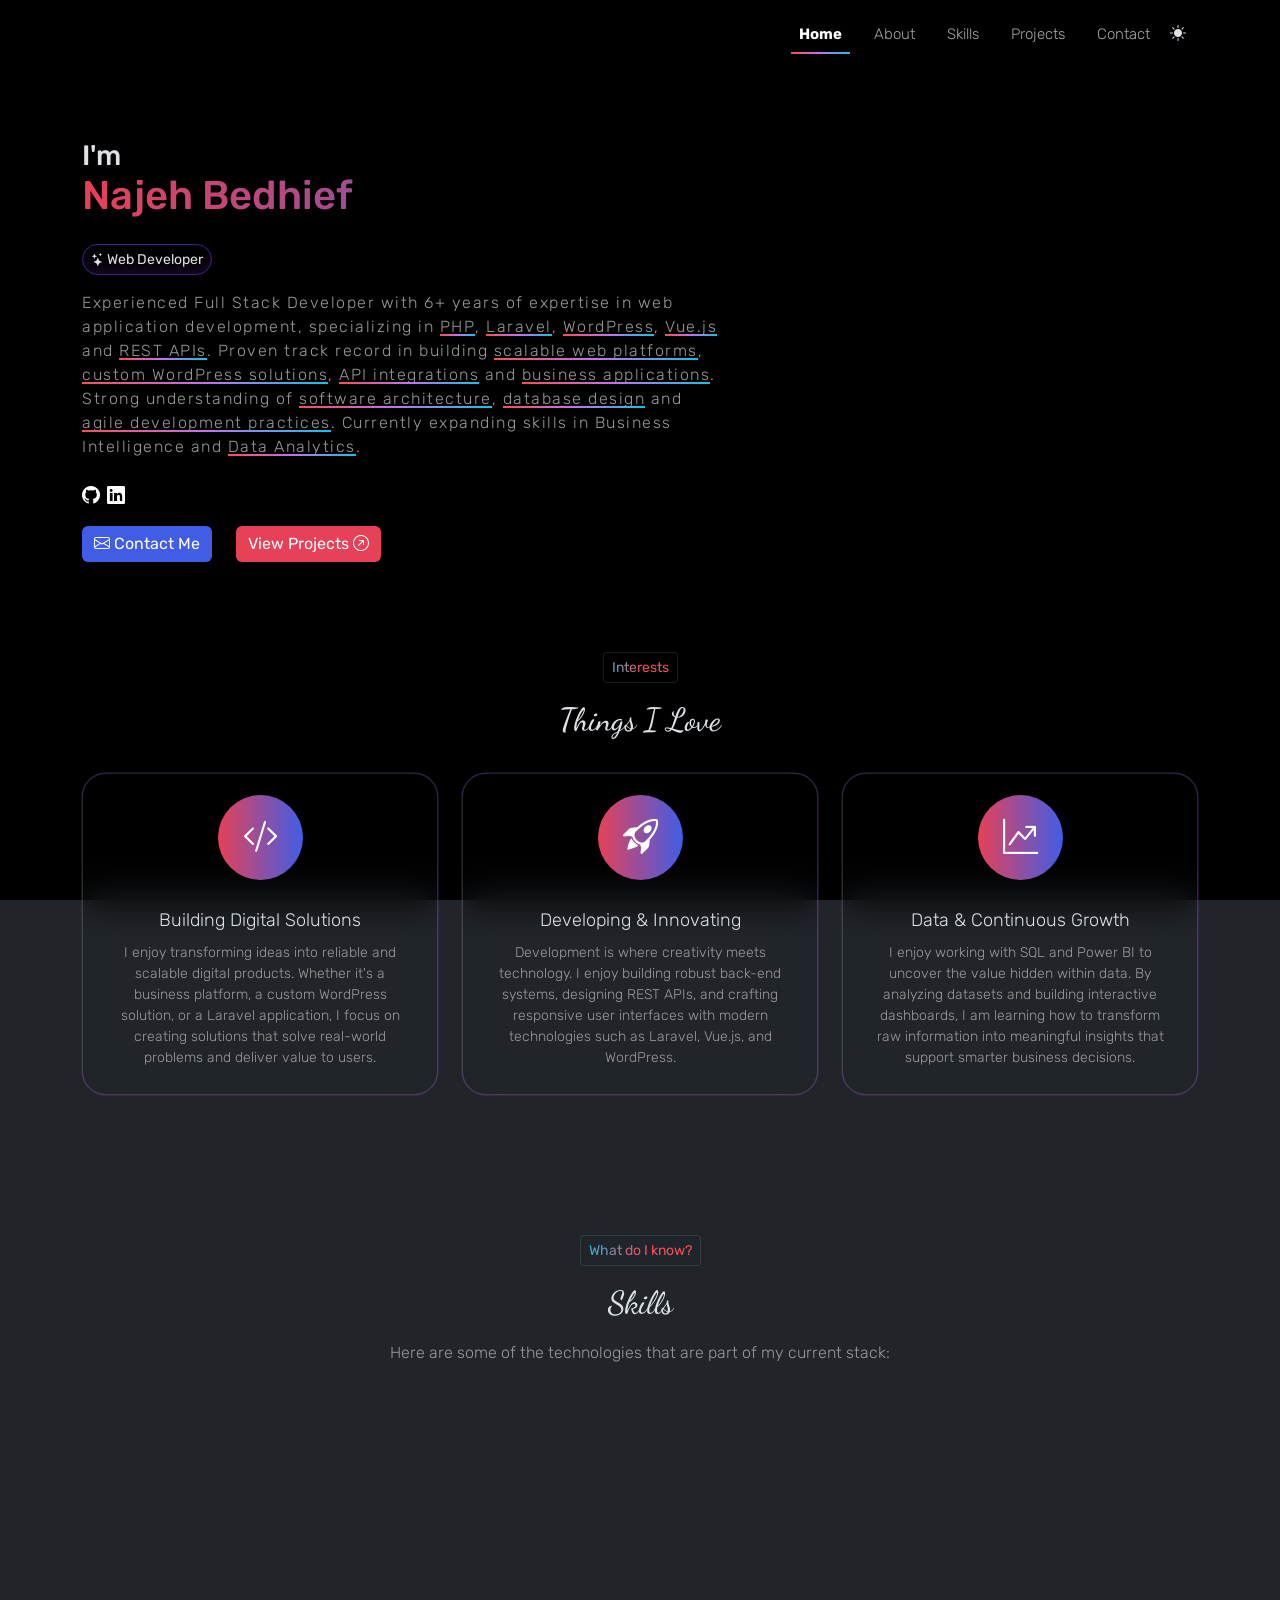
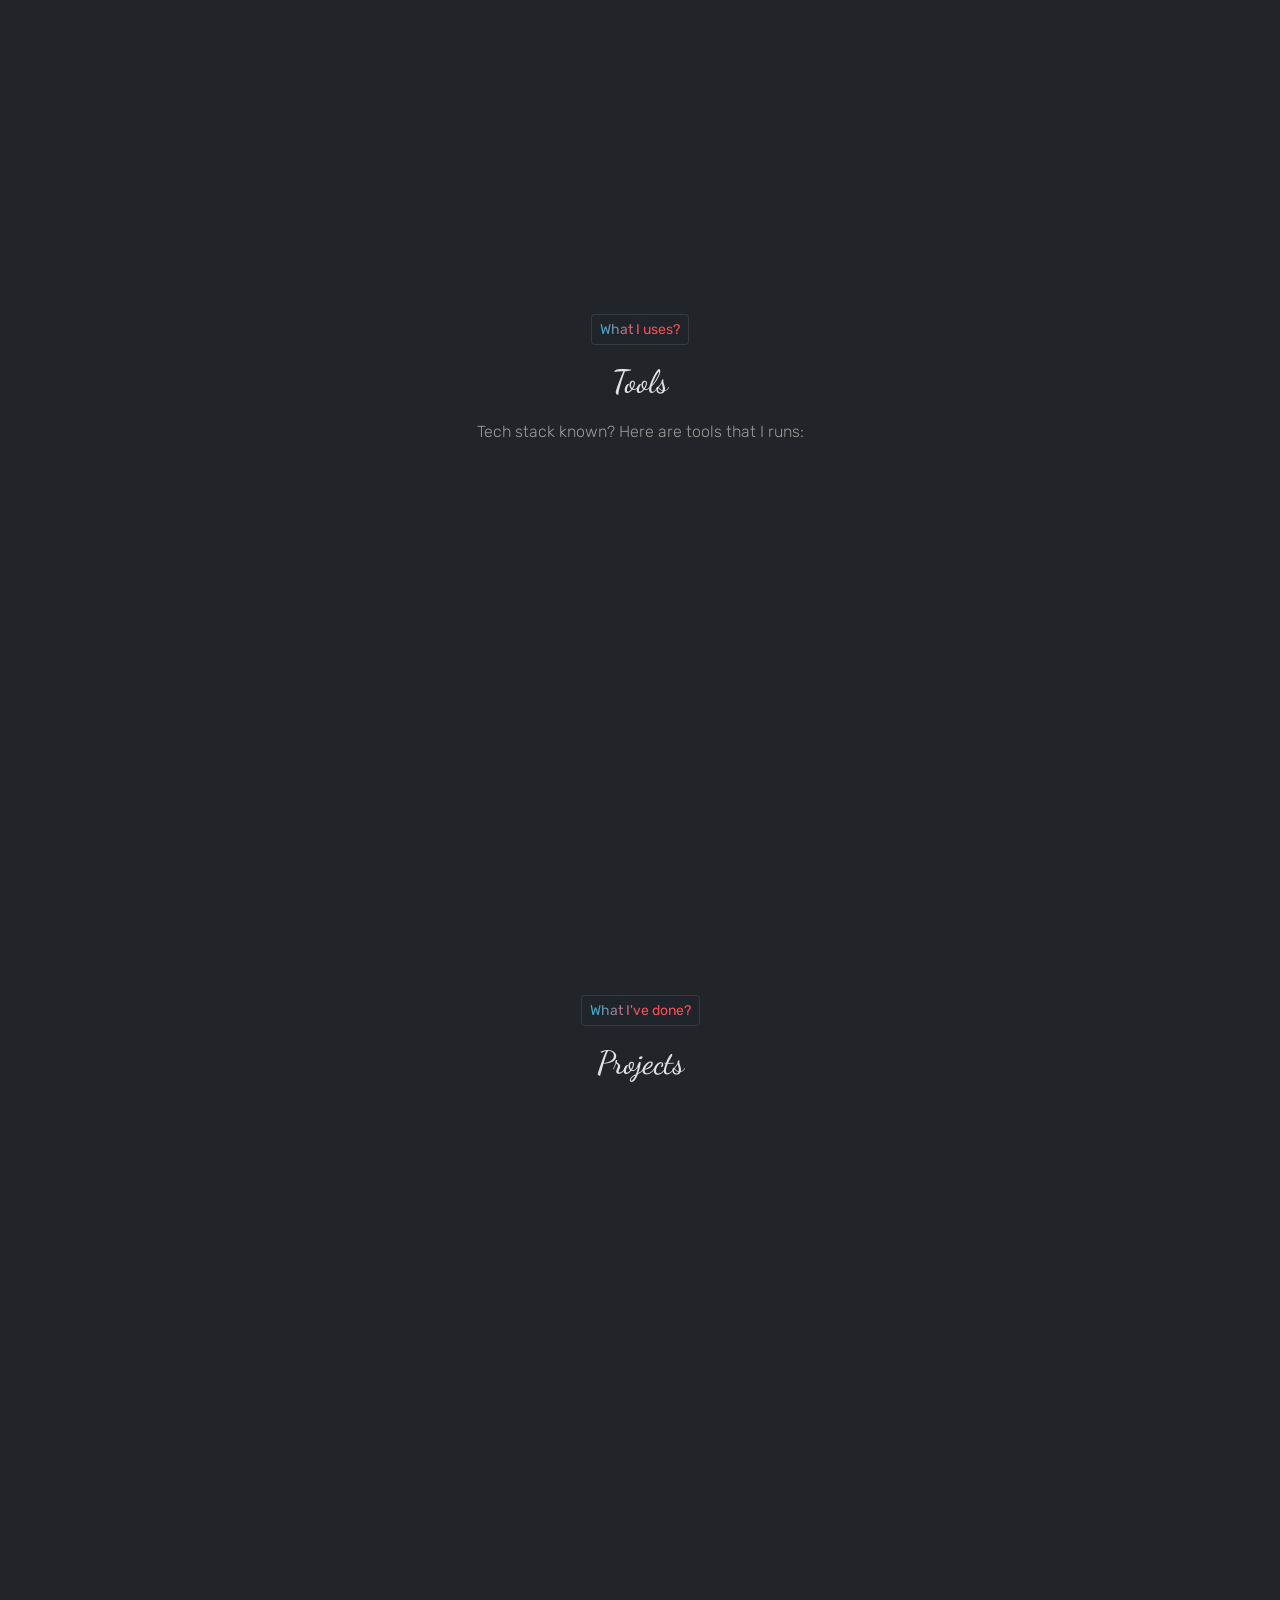
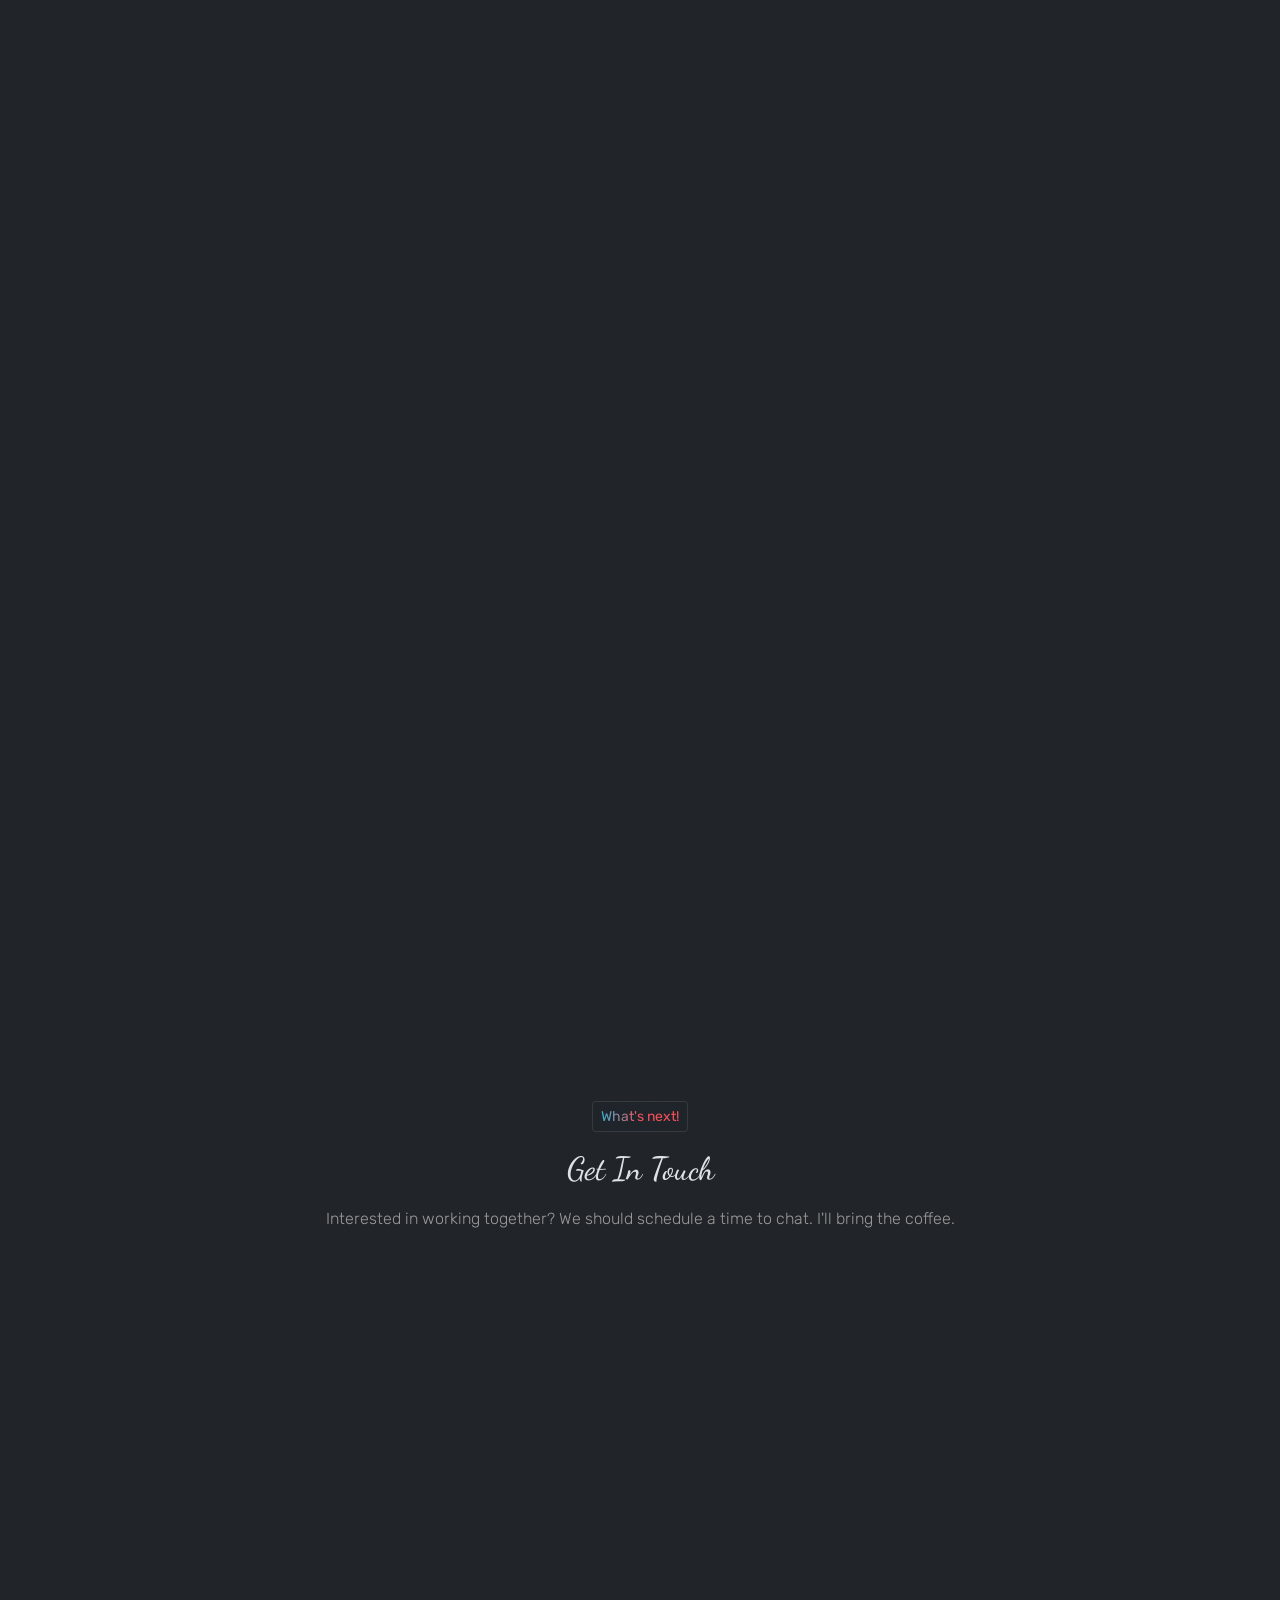
==== index.html @ 9f32fe12 "Update MySQL image source in index.html" ====
<!DOCTYPE html>
<html lang="en">
<head>
    <meta charset="UTF-8">
    <meta name="viewport" content="width=device-width, initial-scale=1.0">

    <!-- Primary Meta Tags -->
    <title>Najeh Bedhief - Web Developer</title>

    <meta name="title" content="VNajeh Bedhief - Web Developer">
    <meta name="description" content="Najeh Bedhief - Passionate Frontend Web Developer creating beautiful and responsive websites. Explore my portffpolio and blog for tech insights.">
    <meta name="keywords" content="Najeh Bedhief, Web Developer, Frontend Developer, Portfolio, Blog, Tech Insights">
    <meta name="author" content="Najeh Bedhief">

    <!-- Open Graph Meta Tags / Facebook -->
    <meta property="og:title" content="Najeh Bedhief - Web Developer">
    <meta property="og:description" content="Passionate about crafting beautiful and responsive websites. Explore my portfolio and blog for tech insights.">
    <meta property="og:image" content="assets/images/banner.webp">
    <meta property="og:url" content="/">
    <meta property="og:type" content="website">

    <!-- Twitter Card Meta Tags -->
    <meta name="twitter:card" content="summary_large_image">
    <meta name="twitter:title" content="Najeh Bedhief - Web Developer">
    <meta name="twitter:description" content="Passionate about crafting beautiful and responsive websites. Explore my portfolio and blog for tech insights.">
    <meta name="twitter:image" content="assets/images/banner.webp">

    <!-- Favicon -->
    <link rel="icon" href="assets/images/nj2.png" type="image/x-icon">

    <!-- Google Fonts: Rubik -->
    <link rel="stylesheet" href="https://fonts.googleapis.com/css?family=Rubik&amp;display=swap">

    <!-- Stylesheets -->
    <link rel="stylesheet" href="assets/css/aos.css">
    <link rel="stylesheet" href="assets/css/owl.carousel.min.css">
    <link rel="stylesheet" href="assets/css/bootstrap.min.css">
    <link rel="stylesheet" href="assets/css/bootstrap-icons.min.css">
    <link rel="stylesheet" href="assets/css/style.css">

    <!-- Preload Important resources -->
    <link rel="preload" href="assets/css/aos.css" as="style" >
    <link rel="preload" href="assets/css/owl.carousel.min.css" as="style" >
    <link rel="preload" href="assets/css/bootstrap.min.css" as="style" />
    <link rel="preload" href="assets/css/bootstrap-icons.min.css" as="style" />
    <link rel="preload" href="assets/css/style.css" as="style" />

    <!-- MS-Clarity Analytics -->
    <script type="text/javascript">
        (function(c,l,a,r,i,t,y){
            c[a]=c[a]||function(){(c[a].q=c[a].q||[]).push(arguments)};
            t=l.createElement(r);t.async=1;t.src="https://www.clarity.ms/tag/"+i;
            y=l.getElementsByTagName(r)[0];y.parentNode.insertBefore(t,y);
        })(window, document, "clarity", "script", "phycesbqlg");
    </script>

</head>

<body data-bs-theme="dark" data-bs-spy="scroll" data-bs-target="#navbar">

    <!-- Preloader -->
    <div id="preloader"></div>
    
    <!-- Header -->
    <header id="header">
        <nav id="navbar" class="navbar navbar-expand-md">
            <div class="container">
               <!-- <a href="/" class="navbar-brand logo">
                    <span><</span>
                    <span class="logo-name">Najeh Bedhief</span>
                    <span>/></span>
                </a> -->
                <div class="offcanvas offcanvas-end" tabindex="-1" id="offcanvasNavbar" aria-labelledby="offcanvasNavbarMenu">
                    <div class="offcanvas-header">
                        <a href="/" class="offcanvas-title navbar-brand logo" id="offcanvasNavbarMenu" data-aos="fade-down" data-aos-delay="600">
                            <span><</span>
                            <span class="logo-name">Najeh Bedhief</span>
                            <span>/></span>
                        </a>
                        <button type="button" class="navbar-toggler" data-bs-dismiss="offcanvas" aria-label="Close Navigation Menu"><i class="bi bi-x toggle-icon"></i></button>
                    </div>
                    <div class="offcanvas-body">
                        <ul class="navbar-nav nav-underline justify-content-end flex-grow-1">
                            <li class="nav-item" data-aos="fade-down" data-aos-delay="500" data-bs-dismiss="offcanvas"><a href="#hero" class="nav-link active" aria-current="page">Home</a></li>
                            <li class="nav-item" data-aos="fade-down" data-aos-delay="600" data-bs-dismiss="offcanvas"><a href="#about" class="nav-link">About</a></li>
                            <li class="nav-item" data-aos="fade-down" data-aos-delay="700" data-bs-dismiss="offcanvas" ><a href="#skills" class="nav-link">Skills</a></li>
                            <li class="nav-item" data-aos="fade-down" data-aos-delay="800" data-bs-dismiss="offcanvas"><a href="#projects" class="nav-link">Projects</a></li>
                            <li class="nav-item" data-aos="fade-down" data-aos-delay="1000" data-bs-dismiss="offcanvas"><a href="#contact" class="nav-link">Contact</a></li>
                        </ul>
                    </div>
                </div>
                <button class="btn border-0" id="switchTheme" data-aos="fade-down" data-aos-delay="600"><i class="bi bi-brightness-high-fill"></i></button>
                <button class="navbar-toggler border-0" type="button" data-bs-toggle="offcanvas" data-bs-target="#offcanvasNavbar" aria-controls="offcanvasNavbar" aria-label="Toggle Navigation Menu" data-aos="fade-down" data-aos-delay="600"><i class="bi bi-list toggle-icon"></i></button>
            </div>
        </nav>
    </header>

    <!-- Hero -->
    <section id="hero">
        <div class="container">     
            <div class="row about-content">
                <div class="col-lg-5 order-lg-2">
                    <div class="hero-portrait">
                        <div class="pic" data-aos="fade-up" data-aos-delay="600"></div>
                    </div>
                </div>
                <div class="col-lg-7 order-lg-1 hero-content">
                    <span class="h3" data-aos="fade-up" data-aos-delay="0">I'm</span>
                    <h1 class="name" data-aos="fade-up" data-aos-delay="200"><span>Najeh Bedhief</h1>
                    <button type="button" class="btn btn-sm mt-3 mb-3 btn-showcase"  data-aos="fade-up" data-aos-delay="400"><i class="bi bi-stars"></i> Web Developer</button>
                    <p class="tagline mb-3" data-aos="fade-up" data-aos-delay="600">Experienced Full Stack Developer with 6+ years of expertise in web application development, specializing in <span class="underline">PHP</span>, <span class="underline">Laravel</span>, <span class="underline">WordPress</span>, <span class="underline">Vue.js</span> and <span class="underline">REST APIs</span>. Proven track record in building <span class="underline">scalable web platforms</span>, <span class="underline">custom WordPress solutions</span>, <span class="underline">API integrations</span> and <span class="underline">business applications</span>. Strong understanding of <span class="underline">software architecture</span>, <span class="underline">database design</span> and <span class="underline">agile development practices</span>. Currently expanding skills in <span class="underline">Business Intelligence</span> and <span class="underline">Data Analytics</span>.</p>
                    <div class="social-icons pb-2 pt-2 mb-2">
                        <a href="https://github.com/itsvijaysingh/" target="_blank" class="github" data-aos="fade-up" data-aos-delay="620"><i class="bi bi-github"></i></a>
                        <a href="https://www.linkedin.com/in/najeh-bedhief/" target="_blank" class="linkedin" data-aos="fade-up" data-aos-delay="690"><i class="bi bi-linkedin"></i></a>
                    </div>
                    <div class="d-flex call-to-action">
                        <a href="#contact" data-aos="fade-up" data-aos-delay="700"><button type="button" class="btn me-4 primary-bg-btn"><i class="bi bi-envelope"></i> Contact Me</button></a>
                        <a href="#projects" data-aos="fade-up" data-aos-delay="800"><button type="button" class="btn btn-light secondary-bg-btn">View Projects <i class="bi bi-arrow-up-right-circle"></i></button></a>
                    </div>                    
                </div>
            </div>
        </div>
    </section>

    <!-- Things I Love -->
    <section id="things-i-love">
        <div class="container">
            <h6 class="text-center"><span class="btn btn-sm theme-button theme-text">Interests</span></h6>
            <h2 class="section-heading text-center">Things I Love</h2>
            <div class="row justify-content-center pt-3 gy-4">
                <div class="col-lg-4 col-md-6">
                    <div class="card">
                        <div class="circle-container">
                            <div class="circle"><i class="bi bi-code-slash"></i></div>
                        </div>
                        <div class="card-body">
                            <p class="card-title">Building Digital Solutions</p>
                            <p class="card-text">I enjoy transforming ideas into reliable and scalable digital products. Whether it's a business platform, a custom WordPress solution, or a Laravel application, I focus on creating solutions that solve real-world problems and deliver value to users.</p>
                        </div>
                    </div>
                </div>
                <div class="col-lg-4 col-md-6">
                    <div class="card">
                        <div class="circle-container">
                            <div class="circle"><i class="bi bi-rocket-takeoff"></i></div>
                        </div>
                        <div class="card-body">
                            <p class="card-title">Developing & Innovating</p>
                            <p class="card-text">Development is where creativity meets technology. I enjoy building robust back-end systems, designing REST APIs, and crafting responsive user interfaces with modern technologies such as Laravel, Vue.js, and WordPress.</p>
                        </div>
                    </div>
                </div>
                <div class="col-lg-4 col-md-6">
                    <div class="card">
                        <div class="circle-container">
                            <div class="circle"><i class="bi bi-graph-up-arrow"></i></div>
                        </div>
                        <div class="card-body">
                            <p class="card-title">Data & Continuous Growth</p>
                            <p class="card-text">I enjoy working with SQL and Power BI to uncover the value hidden within data. By analyzing datasets and building interactive dashboards, I am learning how to transform raw information into meaningful insights that support smarter business decisions.</p>
                        </div>
                    </div>
                </div>
            </div>
        </div>
    </section>


    <!-- About Me 
    <section id="about">
        <div class="container">
            <h6 class="text-center"><span class="btn btn-sm theme-button theme-text">But who am I?</span></h6>
            <h2 class="section-heading text-center">About Me</h2>
            <p class="text-center muted-text mt-3 mb-4">My store in a nutshell ;)</p>
            <div class="row justify-content-center" data-aos="fade-down" data-aos-delay="200">
                <div class="col-lg-5 about-portrait">
                    <img src="assets/images/portrait.png" class="img-fluid pic" alt="About Me Portrait">
                </div>
                <div class="col-lg-7">
                    <p class="bio">
                        Hey there, I'm Vijay, a 20-year-old coding enthusiast from India. I'm currently doing part-time blogging with my full-time journey as a frontend web developer. My coding journey began with experimenting on Discord bots. Now, I'm pursuing a master's degree in computer applications to deepen my skills and passion for web development.
                        </br></br>
                        My main goal in coding is simple: to create things that look great and serve a purpose. Whether it's designing sleek designs or expanding web applications, I'm always exploring new ideas to make something awesome. Apart from coding, when I'm not coding or catching up on news, you can often find me immersed in the world of battle royale games.
                        </br></br>
                        And yeah, I also write about my adventures in tech and gaming. If you're interested, you can check out my gaming blog, <a href="https://gamesroid.com/" target="_blank">GamesRoid</a>.</p>
                </div>
            </div>
        </div>
    </section> -->

    <!-- Skills -->
    <section id="skills">
        <div class="container">
            <h6 class="text-center"><span class="btn btn-sm theme-button theme-text">What do I know?</span></h6>
            <h2 class="section-heading text-center">Skills</h2>
            <p class="text-center muted-text mt-3 mb-4">Here are some of the technologies that are part of my current stack:</p>
            <div class="row justify-content-center row-cols-2 row-cols-md-3 row-cols-lg-6 mt-4 gy-4 skills-container" data-aos="fade-up" data-aos-delay="200">
                <div class="col">
                    <div class="skill">
                        <img class="skill-image" src="assets/images/skills/laravel-logo.png" alt="Laravel">
                        <p class="skill-name">Laravel</p>
                    </div>
                </div>
                <div class="col">
                    <div class="skill">
                        <img class="skill-image" src="assets/images/skills/php-logo.png" alt="PHP">
                        <p class="skill-name">PHP</p>
                    </div>
                </div>
                <div class="col">
                    <div class="skill">
                        <img class="skill-image" src="assets/images/skills/wordpress.png" alt="WordPress">
                        <p class="skill-name">WordPress</p>
                    </div>
                </div>
                 <div class="col">
                    <div class="skill">
                        <img class="skill-image" src="assets/images/skills/NodeJS.svg" alt="NodeJS">
                        <p class="skill-name">NodeJS</p>
                    </div>
                </div>
                <div class="col">
                    <div class="skill">
                        <img class="skill-image" src="assets/images/skills/HTML.svg" alt="HTML">
                        <p class="skill-name">HTML</p>
                    </div>
                </div>
                <div class="col">
                    <div class="skill">
                        <img class="skill-image" src="assets/images/skills/CSS.svg" alt="CSS"/>
                        <p class="skill-name">CSS</p>
                    </div>
                </div>
                <div class="col">
                    <div class="skill">
                        <img class="skill-image" src="assets/images/skills/JS.svg" alt="JavaScript">
                        <p class="skill-name">JS</p>
                    </div>
                </div>
                <div class="col">
                    <div class="skill">
                        <img class="skill-image" src="assets/images/skills/Bootstrap.svg" alt="Bootstrap">
                        <p class="skill-name">Bootstrap</p>
                    </div>
                </div>
                <div class="col">
                    <div class="skill">
                        <img class="skill-image" src="assets/images/skills/Python.svg" alt="Python">
                        <p class="skill-name">Python</p>
                    </div>
                </div>
                <div class="col">
                    <div class="skill">
                        <img class="skill-image" src="assets/images/skills/Mysql-Logo.png" alt="MySQL">
                        <p class="skill-name">MySQL</p>
                    </div>
                </div>
            </div>
        </div>
    </section>

    <!-- Tools -->
    <section id="tools">
        <div class="container">
            <h6 class="text-center"><span class="btn btn-sm theme-button theme-text">What I uses?</span></h6>
            <h2 class="section-heading text-center">Tools</h2>
            <p class="text-center muted-text mt-3 mb-4">Tech stack known? Here are tools that I runs:</p>
            <div class="row justify-content-center row-cols-2 row-cols-md-3 row-cols-lg-6 mt-4 gy-4 tools-container" data-aos="fade-down" data-aos-delay="200">
                <div class="col">
                    <div class="tool">
                        <img class="tool-image" src="assets/images/tools/vscode.svg" alt="VSCode">
                        <p class="tool-name">VSCode</p>
                    </div>
                </div>
                <div class="col">
                    <div class="tool">
                        <img class="tool-image" src="assets/images/tools/github.svg" alt="Github">
                        <p class="tool-name">Github</p>
                    </div>
                </div>
                <div class="col">
                    <div class="tool">
                        <img class="tool-image" src="assets/images/tools/canva.svg" alt="Canva">
                        <p class="tool-name">Canva</p>
                    </div>
                </div>
                <div class="col">
                    <div class="tool">
                        <img class="tool-image" src="assets/images/tools/Figma.svg" alt="Figma">
                        <p class="tool-name">Figma</p>
                    </div>
                </div>
                <div class="col">
                    <div class="tool">
                        <img class="tool-image" src="assets/images/tools/ChatGPT.svg" alt="ChatGPT">
                        <p class="tool-name">ChatGPT</p>
                    </div>
                </div>
                <div class="col">
                    <div class="tool">
                        <img class="tool-image" src="assets/images/tools/Gemini.svg" alt="Gemini">
                        <p class="tool-name">Gemini</p>
                    </div>
                </div>
            </div>
            <div class="row justify-content-center row-cols-2 row-cols-md-3 row-cols-lg-6 mt-4 gy-4 tools-container" data-aos="fade-down" data-aos-delay="200">
                <div class="col">
                    <div class="tool">
                        <img class="tool-image" src="assets/images/tools/postman.svg" alt="Gemini">
                        <p class="tool-name">Postman</p>
                    </div>
                </div>
                <div class="col">
                    <div class="tool">
                        <img class="tool-image" src="assets/images/tools/swagger-api-icon.webp" alt="Gemini">
                        <p class="tool-name">Swagger UI</p>
                    </div>
                </div>
            </div>
        </div>
    </section>

    <!-- Timelines 
    <section id="timelines">
        <div class="container">
            <h6 class="text-center"><span class="btn btn-sm theme-button theme-text">What am Doing?</span></h6>
            <h2 class="section-heading text-center">Timelines</h2>
            <div class="row justify-content-center row-cols-2 row-cols-md-3 row-cols-lg-6 skills-container">
                <div class="col">
                </div>
            </div>
        </div>
    </section> -->
            

    <!-- Projects -->
    <section id="projects">
        <div class="container">
            <h6 class="text-center"><span class="btn btn-sm theme-button theme-text">What I've done?</span></h6>
            <h2 class="section-heading text-center">Projects</h2>
            <div class="row justify-content-center mt-4 gy-4" data-aos="fade-up" data-aos-delay="200">
                <div class="col-lg-4 col-md-6">
                    <div class="card project-card">
                        <div class="card-body">
                            <div class="d-flex align-items-center">
                                <div class="col-2">
                                    <img src="assets/images/projects/cc-lacqorthez.png" class="img-fluid icon" alt="Lacqorthez Logo">
                                </div>
                                <div class="col-7 p-0">
                                    <a href="https://pfpfinder.com/" class="card-title title" target="_blank">Lacqorthez Commune</a>
                                    <p class="stacks m-0">HTML | CSS | JS | WordPress | PHP</p>
                                </div>
                                <div class="col-3 align-middle">
                                    <a href="https://pfpfinder.com/" class="btn btn-sm primary-bg-btn rounded-5" target="_blank">Visit <i class="bi bi-arrow-up-right-circle-fill"></i></a>
                                </div>
                            </div>
                        </div>
                        <div class="description-container">
                            <p class="description">Find the best profile pictures and banners for all your social media accounts.</p>
                        </div>
                        <div class="banner-container">
                            <div class="overlay">
                                <a href="https://www.cc-lacqorthez.fr/" class="btn" target="_blank"><i class="bi bi-arrow-up-right-circle-fill"></i></a>
                            </div>
                            <img src="assets/images/projects/cc-lacqorthez-banner.png" class="card-img-top banner" alt="Lacqorthez Banner">
                        </div>
                    </div>
                </div>

                <div class="col-lg-4 col-md-6">
                    <div class="card project-card">
                        <div class="card-body">
                            <div class="d-flex align-items-center">
                                <div class="col-2">
                                    <img src="assets/images/projects/dmp-mayotte-logo.svg" class="img-fluid icon" alt="Mayotte Logo">
                                </div>
                                <div class="col-7 p-0">
                                    <a href="https://dmp.mayotte.fr/" class="card-title title" target="_blank">Délégation de Mayotte</a>
                                    <p class="stacks m-0">HTML | CSS | JS | WordPress | PHP</p>
                                </div>
                                <div class="col-3 align-middle">
                                    <a href="https://dmp.mayotte.fr/" class="btn btn-sm primary-bg-btn rounded-5" target="_blank">Visit <i class="bi bi-arrow-up-right-circle-fill"></i></a>
                                </div>
                            </div>
                        </div>
                        <div class="description-container">
                            <p class="description">BikeKart is just another bike store web template with mulitple sections.</p>
                        </div>
                        <div class="banner-container">
                            <div class="overlay">
                                <a href="https://dmp.mayotte.fr/" class="btn" target="_blank"><i class="bi bi-arrow-up-right-circle-fill"></i></a>
                            </div>
                            <img src="assets/images/projects/dmp-mayotte-banner.png" class="card-img-top banner" alt="Mayotte Banner">
                        </div>
                    </div>
                </div>

                <div class="col-lg-4 col-md-6">
                    <div class="card project-card">
                        <div class="card-body">
                            <div class="d-flex align-items-center">
                                <div class="col-2">
                                    <img src="assets/images/projects/departement41-logo.svg" class="img-fluid icon" alt="LOIR&CHER Logo">
                                </div>
                                <div class="col-7 p-0">
                                    <a href="https://www.departement41.fr/" class="card-title title" target="_blank">Département LOIR&CHER</a>
                                    <p class="stacks m-0">HTML | CSS | JS | WordPress | PHP</p>
                                </div>
                                <div class="col-3 align-middle">
                                    <a href="https://www.departement41.fr/" class="btn btn-sm primary-bg-btn rounded-5" target="_blank">Visit <i class="bi bi-arrow-up-right-circle-fill"></i></a>
                                </div>
                            </div>
                        </div>
                        <div class="description-container">
                            <p class="description">BikeKart is just another bike store web template with mulitple sections.</p>
                        </div>
                        <div class="banner-container">
                            <div class="overlay">
                                <a href="https://www.departement41.fr/" class="btn" target="_blank"><i class="bi bi-arrow-up-right-circle-fill"></i></a>
                            </div>
                            <img src="assets/images/projects/departement41-banner.png" class="card-img-top banner" alt="LOIR&CHER Banner">
                        </div>
                    </div>
                </div>

                <div class="col-lg-4 col-md-6">
                    <div class="card project-card">
                        <div class="card-body">
                            <div class="d-flex align-items-center">
                                <div class="col-2">
                                    <img src="assets/images/projects/ramatuelle-logo.svg" class="img-fluid icon" alt="Ramatuelle Logo">
                                </div>
                                <div class="col-7 p-0">
                                    <a href="https://www.ramatuelle.fr/" class="card-title title" target="_blank">Commune de Ramatuelle</a>
                                    <p class="stacks m-0">HTML | CSS | JS | WordPress | PHP</p>
                                </div>
                                <div class="col-3 align-middle">
                                    <a href="https://www.ramatuelle.fr/" class="btn btn-sm primary-bg-btn rounded-5" target="_blank">Visit <i class="bi bi-arrow-up-right-circle-fill"></i></a>
                                </div>
                            </div>
                        </div>
                        <div class="description-container">
                            <p class="description">BikeKart is just another bike store web template with mulitple sections.</p>
                        </div>
                        <div class="banner-container">
                            <div class="overlay">
                                <a href="https://www.ramatuelle.fr/" class="btn" target="_blank"><i class="bi bi-arrow-up-right-circle-fill"></i></a>
                            </div>
                            <img src="assets/images/projects/ramatuelle-banner.png" class="card-img-top banner" alt="Ramatuelle Banner">
                        </div>
                    </div>
                </div>

                <div class="col-lg-4 col-md-6">
                    <div class="card project-card cursor-not-allowed">
                        <div class="card-body ">
                            <div class="d-flex align-items-center">
                                <div class="col-2">
                                    <img src="assets/images/projects/etnafes.webp" class="img-fluid icon" alt="Etnafes Icon">
                                </div>
                                <div class="col-7 p-0">
                                    <span class="card-title title">Etnafes</span>
                                    <p class="stacks m-0">Laravel | Vue.JS | JS</p>
                                </div>
                                <div class="col-3 align-middle">
                                    <a href="https://www.alhayetfm.net/" class="btn btn-sm primary-bg-btn rounded-5" target="_blank">Visit <i class="bi bi-arrow-up-right-circle-fill"></i></a>
                                </div>
                            </div>
                        </div>
                        <div class="description-container">
                            <p class="description">Tired of calculating manually? SimplCalc is best and faster solution.</p>
                        </div>
                        <div class="banner-container cursor-not-allowed">
                            <div class="overlay">
                                <i class="bi bi-hourglass-split"></i>
                            </div>
                            <img src="assets/images/projects/etnafes-banner.png" class="card-img-top banner" alt="Etnafes Banner">
                        </div>
                    </div>
                </div>

                <div class="col-lg-4 col-md-6">
                    <div class="card project-card cursor-not-allowed">
                        <div class="card-body ">
                            <div class="d-flex align-items-center">
                                <div class="col-2">
                                    <img src="assets/images/projects/fast-consulting-logo.png" class="img-fluid icon" alt="FastConsulting Icon">
                                </div>
                                <div class="col-7 p-0">
                                    <span class="card-title title">FastConsulting</span>
                                    <p class="stacks m-0">Laravel | Blade | JS</p>
                                </div>
                                <div class="col-3 align-middle">
                                    <a href="https://www.alhayetfm.net/" class="btn btn-sm primary-bg-btn rounded-5" target="_blank">Visit <i class="bi bi-arrow-up-right-circle-fill"></i></a>
                                </div>
                            </div>
                        </div>
                        <div class="description-container">
                            <p class="description">Tired of calculating manually? SimplCalc is best and faster solution.</p>
                        </div>
                        <div class="banner-container cursor-not-allowed">
                            <div class="overlay">
                                <i class="bi bi-hourglass-split"></i>
                            </div>
                            <img src="assets/images/projects/fast-consulting-banner.png" class="card-img-top banner" alt="FastConsulting Banner">
                        </div>
                    </div>
                </div>

                <div class="col-lg-4 col-md-6">
                    <div class="card project-card cursor-not-allowed">
                        <div class="card-body ">
                            <div class="d-flex align-items-center">
                                <div class="col-2">
                                    <img src="assets/images/projects/logo-bidhook.png" class="img-fluid icon" alt="Bidhook Icon">
                                </div>
                                <div class="col-7 p-0">
                                    <span class="card-title title">Bidhook</span>
                                    <p class="stacks m-0">Laravel | Blade | JS</p>
                                </div>
                                <div class="col-3 align-middle">
                                    <a href="https://www.alhayetfm.net/" class="btn btn-sm primary-bg-btn rounded-5" target="_blank">Visit <i class="bi bi-arrow-up-right-circle-fill"></i></a>
                                </div>
                            </div>
                        </div>
                        <div class="description-container">
                            <p class="description">The BidHook Online Auction Platform is an advanced system designed to facilitate online auctions, product listings, bidding processes, and transaction management.</p>
                        </div>
                        <div class="banner-container cursor-not-allowed">
                            <div class="overlay">
                                <i class="bi bi-hourglass-split"></i>
                            </div>
                            <img src="assets/images/projects/bidhook-banner.png" class="card-img-top banner" alt="Bidhook Banner">
                        </div>
                    </div>
                </div>
   
              <div class="col-lg-4 col-md-6">
                    <div class="card project-card">
                        <div class="card-body">
                            <div class="d-flex align-items-center">
                                <div class="col-2">
                                    <img src="assets/images/projects/office-eau-logo.svg" class="img-fluid icon" alt="ODE Logo">
                                </div>
                                <div class="col-7 p-0">
                                    <a href="https://www.eaumartinique.fr/" class="card-title title" target="_blank">Office de l'eau</a>
                                    <p class="stacks m-0">HTML | CSS | JS | WordPress | PHP</p>
                                </div>
                                <div class="col-3 align-middle">
                                    <a href="https://www.eaumartinique.fr/" class="btn btn-sm primary-bg-btn rounded-5" target="_blank">Visit <i class="bi bi-arrow-up-right-circle-fill"></i></a>
                                </div>
                            </div>
                        </div>
                        <div class="description-container">
                            <p class="description">BikeKart is just another bike store web template with mulitple sections.</p>
                        </div>
                        <div class="banner-container">
                            <div class="overlay">
                                <a href="https://www.eaumartinique.fr/" class="btn" target="_blank"><i class="bi bi-arrow-up-right-circle-fill"></i></a>
                            </div>
                            <img src="assets/images/projects/eau-martinique-banner.png" class="card-img-top banner" alt="ODE Banner">
                        </div>
                    </div>
                </div>
                <div class="col-lg-4 col-md-6">
                    <div class="card project-card cursor-not-allowed">
                        <div class="card-body ">
                            <div class="d-flex align-items-center">
                                <div class="col-2">
                                    <img src="assets/images/projects/mws.png" class="img-fluid icon" alt="Media Web Services Icon">
                                </div>
                                <div class="col-7 p-0">
                                    <span class="card-title title">Media Web Services</span>
                                    <p class="stacks m-0">HTML | CSS | JS</p>
                                </div>
                                <div class="col-3 align-middle">
                                    <a href="https://mws-services.com/" class="btn btn-sm primary-bg-btn rounded-5" target="_blank">Visit <i class="bi bi-arrow-up-right-circle-fill"></i></a>
                                </div>
                            </div>
                        </div>
                        <div class="description-container">
                            <p class="description">Tired of calculating manually? SimplCalc is best and faster solution.</p>
                        </div>
                        <div class="banner-container cursor-not-allowed">
                            <div class="overlay">
                                <i class="bi bi-hourglass-split"></i>
                            </div>
                            <img src="assets/images/projects/mws-banner.png" class="card-img-top banner" alt="MWS Banner">
                        </div>
                    </div>
                </div>
                 <div class="col-lg-4 col-md-6">
                    <div class="card project-card cursor-not-allowed">
                        <div class="card-body ">
                            <div class="d-flex align-items-center">
                                <div class="col-2">
                                    <img src="assets/images/projects/alhayetfm.png" class="img-fluid icon" alt="AlhayetFM Icon">
                                </div>
                                <div class="col-7 p-0">
                                    <span class="card-title title">AlhayetFM</span>
                                    <p class="stacks m-0">HTML | CSS | JS</p>
                                </div>
                                <div class="col-3 align-middle">
                                    <a href="https://www.alhayetfm.net/" class="btn btn-sm primary-bg-btn rounded-5" target="_blank">Visit <i class="bi bi-arrow-up-right-circle-fill"></i></a>
                                </div>
                            </div>
                        </div>
                        <div class="description-container">
                            <p class="description">Tired of calculating manually? SimplCalc is best and faster solution.</p>
                        </div>
                        <div class="banner-container cursor-not-allowed">
                            <div class="overlay">
                                <i class="bi bi-hourglass-split"></i>
                            </div>
                            <img src="assets/images/projects/alhayetfm-banner.png" class="card-img-top banner" alt="AlhayetFM Banner">
                        </div>
                    </div>
                </div>
            </div>
        </div>
    </section>

    <!-- Testimonials
    <section id="testimonials">
        <div class="container">
            <h6 class="text-center"><span class="btn btn-sm theme-button theme-text">What they Think?</span></h6>
            <h2 class="section-heading text-center">Testimonials</h2>
            <p class="text-center muted-text mt-3 mb-4">What do my friends and clients say about me.</p>
            <div class="row mt-4 gy-4" data-aos="fade-down" data-aos-delay="200">
                <div class="col-md-12">
                    <div id="testimonial-slider" class="owl-carousel">
                        <div class="testimonial">
                            <p class="description">
                                Your brilliance is truly inspiring. You bring so much positivity and creativity wherever you go. Keep shining brightly! Working with you has been always an incredible experience.
                            </p>
                            <div class="pic">
                                <img src="/assets/images/testimonials/Moinudeen.webp" alt="Moinudeen Pic">
                            </div>
                            <div class="detail">
                                <h4 class="name">Moinudeen</h4>
                                <small class="role" >Programmer</small>
                            </div>
                        </div>
         
                        <div class="testimonial">
                            <p class="description">
                                Bro, I admire your hard work. Your efforts speak volumes about you. You're amazing! Much love, bro! 🤜🤛
                            </p>
                            <div class="pic">
                                <img src="/assets/images/testimonials/Nadeem.webp" alt="Nadeem Pic">
                            </div>
                            <div class="detail">
                                <h4 class="name">Nadeem</h4>
                                <small class="role">Friend</small>
                            </div>
                        </div>

                       <div class="testimonial">
                            <p class="description">
                                Vijay's commitment and hard work shine through in everything he does.
                            </p>
                            <div class="pic">
                                <img src="/assets/images/testimonials/J.svg" alt="Jwala Pratap Pic" class="">
                            </div>
                            <div class="detail">
                                <h4 class="name">Jwala Pratap</h4>
                                <small class="role">Web Developer</small>
                            </div>
                        </div>

                        <div class="testimonial">
                            <p class="description">
                                Working with Vijay has been an incredible experience. His dedication in web development truly shine through his work. He has a remarkable ability to turn ideas into reality & crafting websites that exceed expectations.
                            </p>
                            <div class="pic">
                                <img src="/assets/images/testimonials/Rahul.webp" alt="Rahul Pic">
                            </div>
                            <div class="detail">
                                <h4 class="name">Rahul Sharma</h4>
                                <small class="role">Software Developer</small>
                            </div>
                        </div>
                    </div>
                </div>
            </div>
        </div>
    </section> -->

    <!-- Blogs
    <section id="blogs">
        <div class="container">
            <h6 class="text-center"><span class="btn btn-sm theme-button theme-text">Do I Write?</span></h6>
            <h2 class="section-heading text-center">My Blogs</h2>
            <p class="text-center muted-text mt-3 mb-4">From tech tips to gaming guides, here are some written pieces that you can check out if you're interested.</p>
            <div class="row justify-content-center gy-4" data-aos="fade-up" data-aos-delay="600">
                <div class="col-lg-4 col-md-6">
                    <div class="card article-card">
                        <div class="banner-container position-relative">
                            <div class="position-absolute top-0 end-0">
                                <span class="badge">Gaming</span>
                            </div>
                            <img src="https://gamesroid.com/wp-content/uploads/2023/10/How-to-Update-Township.webp" class="card-img-top banner" alt="How to Update Township Game">
                        </div>                        
                        <div class="card-body">
                            <a href="https://gamesroid.com/how-to-update-township-game/"></a><h6 class="card-title">How to Update Township Game – Guide for Every Platform!</h6></a>
                            <p class="card-text description">Keep your Township updated and experience all the latest features.</p>
                            <a href="https://gamesroid.com/how-to-update-township-game/" class="text-decoration-none" target="_blank"><span class="read-more">Read More <i class="bi bi-arrow-up-right"></i></span></a>
                        </div>
                    </div>
                </div>
                <div class="col-lg-4 col-md-6">
                    <div class="card article-card">
                        <div class="banner-container position-relative">
                            <div class="position-absolute top-0 end-0">
                                <span class="badge">Gaming</span>
                            </div>
                            <img src="https://gamesroid.com/wp-content/uploads/2023/09/Popular-Mobile-Games.webp" class="card-img-top banner" alt="Most Popular Mobile Games in India">
                        </div>                        
                        <div class="card-body">
                            <a href="https://gamesroid.com/most-popular-mobile-games-in-india/"></a><h6 class="card-title">Most Popular Mobile Games in India- Android & iOS </h6></a>
                            <p class="card-text description">Find out the top trendiest and most popular mobile games in India!</p>
                            <a href="https://gamesroid.com/most-popular-mobile-games-in-india/" class="text-decoration-none" target="_blank"><span class="read-more">Read More <i class="bi bi-arrow-up-right"></i></span></a>
                        </div>
                    </div>
                </div>
                <div class="col-lg-4 col-md-6">
                    <div class="card article-card">
                        <div class="banner-container position-relative">
                            <div class="position-absolute top-0 end-0">
                                <span class="badge">Gaming</span>
                            </div>
                            <img src="https://gamesroid.com/wp-content/uploads/2024/01/Discord-Banners.webp" class="card-img-top banner" alt="Best Discord Banners and GIFs">
                        </div>                        
                        <div class="card-body">
                            <a href="https://gamesroid.com/best-discord-banners/"></a><h6 class="card-title">100+ Best Discord Banners and GIFs</h6></a>
                            <p class="card-text description">From anime, to aesthetics, cuteness to coolness, static to animated there's a for you.</p>
                            <a href="https://gamesroid.com/best-discord-banners/" class="text-decoration-none" target="_blank"><span class="read-more">Read More <i class="bi bi-arrow-up-right"></i></span></a>
                        </div>
                    </div>
                </div>
            </div>
        </div>
    </section> -->

    <!-- Contact -->
    <section id="contact">
        <div class="container">
            <h6 class="text-center"><span class="btn btn-sm theme-button theme-text">What's next!</span></h6>
            <h2 class="section-heading text-center">Get In Touch</h2>
            <p class="text-center muted-text mt-3 mb-4">Interested in working together? We should schedule a time to chat. I'll bring the coffee.</p>
            <div class="row justify-content-center" data-aos="fade-down" data-aos-delay="500">
                <div class="col-lg-8">
                    <div class="contact-form">
                        <form action="https://formspree.io/f/xldjelqg" method="POST">
                            <div class="row g-2">
                                <div class="col-md-6">
                                    <div class="form-group">
                                        <input type="text" class="form-control" id="name" name="name" placeholder="Name *" required>
                                    </div>
                                </div>
                                <div class="col-md-6">
                                    <div class="form-group">
                                        <input type="email" class="form-control" id="email" name="email" placeholder="Email *" required>
                                    </div>
                                </div>
                                <div class="col-md-12">
                                    <div class="form-group">
                                        <input type="text" class="form-control" id="subject" name="subject"  placeholder="Subject *" required>
                                    </div>
                                </div>
                                <div class="col-md-12">
                                    <div class="form-group">
                                        <textarea style="resize: none;" class="form-control" id="message" name="message" rows="5" placeholder="Your message *" required></textarea>
                                    </div>
                                </div>
                                <div class="col-md-12">
                                    <button type="submit" class="btn primary-bg-btn mt-2">Send Message <i class="bi bi-arrow-up-right"></i></button>
                                </div>
                            </div>
                        </form>
                    </div>
                </div>
            </div>
        </div>
    </section>

    <!-- Footer -->
    <footer id="footer">
        <div class="container">
            <p class="text-center copyright-text">Made with <span>Bootstrap, HTML, CSS, JS</span> and a dash of <span class="heart-icon"><i class="bi bi-hearts"></i></span> by <span>Najeh</span>.</p>
        </div>
    </footer>

    <button class="btn" id="backToTopButton" onclick="scrollToTop()" style="display: none;">
        <span aria-label="Back to top">
            <svg xmlns="http://www.w3.org/2000/svg" width="20" height="20" fill="currentColor" class="bi bi-arrow-up-square" viewBox="0 0 16 16">
                <path fill-rule="evenodd" d="M15 2a1 1 0 0 0-1-1H2a1 1 0 0 0-1 1v12a1 1 0 0 0 1 1h12a1 1 0 0 0 1-1zM0 2a2 2 0 0 1 2-2h12a2 2 0 0 1 2 2v12a2 2 0 0 1-2 2H2a2 2 0 0 1-2-2zm8.5 9.5a.5.5 0 0 1-1 0V5.707L5.354 7.854a.5.5 0 1 1-.708-.708l3-3a.5.5 0 0 1 .708 0l3 3a.5.5 0 0 1-.708.708L8.5 5.707z"/>
              </svg>
        </span>
    </button>

    <!-- JavaScript -->
    <script src="assets/js/aos.js" defer></script>
    <script src="assets/js/jquery-3.7.1.min.js" defer></script>
    <script src="assets/js/owl.carousel.min.js" defer></script>
    <script src="assets/js/bootstrap.min.js" defer></script>
    <script src="assets/js/script.js" defer></script>

</body>
</html>
---- assets/css/style.css ----
/*--------------------------------------------------------------
# Global Settings
--------------------------------------------------------------*/

@font-face {
    font-family: 'Agustina';
    src: url('/assets/fonts/Agustina.woff') format('woff');
}

@font-face {
    font-family: 'Dancing Script';
    src: url('/assets/fonts/DancingScript-Medium.ttf') format('truetype');
}


/* Global Variables */
:root{
    --font-family: 'Rubik', sans-serif;
    --primary-color: #415de6;
    --secondary-color: #e64157;
    --tertiary-color: #12c2e9;
    --primary-gradient-color: linear-gradient(90deg,#e64157,#415de6);
    --secondary-gradient-color: linear-gradient(to right, #12c2e9, #f64f59, #f64f59);
    --underline-gradient: linear-gradient(to left, #12c2e9, #c471ed, #f64f59);
    --vertical-gradient: linear-gradient(to top, #12c2e9, #c471ed, #f64f59);
    --transition-default: all .4s ease;
}   

body{
    font-family: var(--font-family);
    font-weight: 300;
}

a{
    color: var(--primary-color);
    text-decoration: none;
}

a:hover{
    color: var(--secondary-color);
}

/* Dark Mode */
[data-bs-theme="dark"] {
    position: relative;
    color: rgb(255, 255, 255/1);
    z-index: 0;
}

[data-bs-theme="dark"]::before {
    content: "";
    position: fixed;
    top: 0;
    left: 0;
    width: 100%;
    height: 100%;
    background: #000 url(/assets/images/dark-bg.webp) 50% no-repeat;
    background-size: cover;
    filter: brightness(50%);
    -webkit-filter: brightness(50%);
    z-index: -1;
}

/* Dark Mode styles */
[data-bs-theme="dark"] {
    --text-color: #fff;
    --muted-text: #9a9a9a;
    --bg-color: #212121;
    --btn-color: #fff;
    --offcanvas-bg: rgba(0,0,0,0.9);
    --offcanvas-border-color: rgba(255, 255, 255, 0.2);
}

/* Light Mode */
[data-bs-theme="light"] {
    position: relative;
    color: rgb(255, 255, 255/1);
    z-index: 0;
}

[data-bs-theme="light"]::before {
    content: "";
    position: fixed;
    top: 0;
    left: 0;
    width: 100%;
    height: 100%;
    background: #fff url(/assets/images/light-bg.webp) 50% no-repeat;
    background-size: cover;
    filter: brightness(90%);
    -webkit-filter: brightness(90%);
    z-index: -1;
}

/* Light Mode styles */
[data-bs-theme="light"] {
    --text-color: #000;
    --muted-text: #000;
    --bg-color: #fff;
    --btn-color: #fff;
    --offcanvas-bg: rgba(215, 215, 215, 0.9);
    --offcanvas-border-color: rgba(255, 255, 255, 0.2);
}

*::selection {
    color: var(--primary-color);
}

::-webkit-scrollbar {
    width: 5px;
    background: var(--bg-color);
}

::-webkit-scrollbar-thumb {
    border-radius: 20px;
    background: var(--vertical-gradient);
    box-shadow: inset 2px 2px 2px rgba(255, 255, 255, 0.25), inset -2px -2px -2px rgba(0,0,0,0.25);
    -webkit-box-shadow: inset 2px 2px 2px rgba(255, 255, 255, 0.25), inset -2px -2px -2px rgba(0,0,0,0.25);
}

.social-icons a{
    color: var(--text-color);
    font-size: 18px;
    margin-right: 3px;
    transition: var(--transition-default);
    -webkit-transition: var(--transition-default);
}

.social-icons a:hover{
    color: var(--primary-color);
}

.logo-name{
    font-family: 'Agustina', 'Rubik', sans-serif;
    font-size: 1.2rem;
}

.primary-bg-btn{
    color: var(--btn-color);
    background-color: var(--primary-color);
    border: none;
    transition: var(--transition-default);
    -webkit-transition: var(--transition-default);
}

.primary-bg-btn:hover{
    color: var(--text-color);
    background-color: none;
    border: 1px solid var(--bg-color);
    transform: translate(0, -0.25rem) rotate(0) skewX(0) skewY(0) scaleX(1) scaleY(1);
}

.primary-outline-btn{
    color: var(--btn-color);
    background-color: none;
    border-color: var(--primary-color);
    transition: var(--transition-default);
    -webkit-transition: var(--transition-default);
}

.primary-outline-btn:hover{
    color: var(--text-color);
    background-color: var(--primary-color);
    border: none;
    transform: translate(0, -0.25rem) rotate(0) skewX(0) skewY(0) scaleX(1) scaleY(1);
}

.secondary-bg-btn{
    color: var(--text-color);
    background-color: var(--secondary-color);
    border: none;
}

.secondary-bg-btn:hover{
    color: var(--bg-color);
    background-color: var(--text-color);
    border: 1px solid var(--bg-color);
    transform: translate(0, -0.25rem) rotate(0) skewX(0) skewY(0) scaleX(1) scaleY(1);
}

.tertiary-bg-btn{
    color: var(--text-color);
    background-color: var(--tertiary-color);
    border: none;
    transform: translate(0, -0.25rem) rotate(0) skewX(0) skewY(0) scaleX(1) scaleY(1);
}

.tertiary-bg-btn:hover{
    color: var(--bg-color);
    background-color: var(--text-color);
    border: 1px solid var(--bg-color);
}

.in-progress{
    text-wrap: nowrap;
    background-color: rgba(255, 156, 9, 0.15);
    color: rgb(255, 156, 9);
}

.underline{
    position: relative;
}

.underline::after {
    content: "";
    position: absolute;
    bottom: 0;
    left: 0;
    width: 100%;
    height: 2px;
    background-image: var(--underline-gradient);
}

.underline:hover {
    color: var(--secondary-color);
}

.theme-button{
    border-radius: 4px;
    background: rgba(255, 255, 255, 0.08);
    border: 1px solid rgba(255, 255, 255, 0.1);
    backdrop-filter: saturate(180%) blur(20px);
    -webkit-backdrop-filter: saturate(180%) blur(20px);
}

.theme-text{
    background: var(--secondary-gradient-color);
    -webkit-background-clip: text;
    -webkit-text-fill-color: transparent;
}

.section-heading{
    font-family: 'Dancing Script',var(--font-family);
    margin: 18px 0px;
}

.cursor-not-allowed{
    cursor: not-allowed!important;
}

.muted-text{
    color: var(--muted-text);
}

/* Preloader */
#preloader {
    position: fixed;
    z-index: 99;
    top: 0;
    right: 0;
    bottom: 0;
    left: 0;
    display: block;
    backdrop-filter: blur(20px);
    -webkit-backdrop-filter: blur(20px);
    animation: fadeOutPreloader 1s linear 1s forwards;
    -webkit-animation: fadeOutPreloader 1s linear 1s forwards;
}

@keyframes fadeOutPreloader {
    to {
        opacity: 0;
        visibility: hidden;
    }
}

/*--------------------------------------------------------------
# Header Section
--------------------------------------------------------------*/

#header{
    background: transparent;
    transition: top 0.5s ease;
    -webkit-transition: top 0.5s ease;
}

.fixed-top{
    backdrop-filter: blur(20px);
    -webkit-backdrop-filter: blur(20px);
}

    @media (max-width: 767px) {
        #switchTheme{
            display: flex;
            justify-content: end;
            flex-grow: 1;
        }
    }

#header .navbar{
    backdrop-filter: 20px;
    -webkit-backdrop-filter: 20px;
    padding: 15px 0;
}

.navbar .toggle-icon{
    color: var(--text-color);
    font-size: 28px;
}

.navbar-toggler:focus {
    box-shadow: none;
    -webkit-box-shadow: none;
}

.offcanvas{
    background-color: var(--offcanvas-bg);
}

.offcanvas.show ul {
    position: absolute;
    justify-content: flex-start!important;
    top: 76.9px;
    left: 15px;
    right: 15px;
    bottom: 15px; 
    padding: 10px 15px;
    transition: none;
    -webkit-transition: none;
    border: 2px solid var(--offcanvas-border-color);
}

.fixedHeaderNavbar{
    position: fixed;
    height: 100vh;
}

.navbar-nav > li > .nav-link {
    position: relative;
    font-size: 15px;
    border-bottom: none;
    transition: width 0.35s ease;
    -webkit-transition: width 0.35s ease;
}

.navbar-nav > li > .nav-link.active::after {
    content: "";
    position: absolute;
    bottom: 0;
    left: 0;
    width: 100%;
    height: 2px;
    background-image: var(--underline-gradient);
}

.navbar-nav > li > .nav-link::after {
    content: "";
    position: absolute;
    bottom: 0;
    left: 0;
    width: 0;
    height: 2px;
    background-image: var(--underline-gradient);
    transition: width 0.35s ease;
    -webkit-transition: width 0.35s ease;
}

.navbar-nav > li > .nav-link:hover::after {
    width: 100%;
}

/*--------------------------------------------------------------
# Hero Section
--------------------------------------------------------------*/

#hero {
    position: relative;
    padding: 70px 0px 50px 0px;
}

#hero .name {
    background: var(--primary-gradient-color);
    color: transparent;
    background-clip: text;
    -webkit-background-clip: text;
}

#hero .btn-showcase {
    border-radius: 32px;
    border-color: #7042f88b;
    border-width: 1px;
    backdrop-filter: blur(6px); 
    -webkit-backdrop-filter: blur(6px); 
    box-shadow: inset 0 -7px 11px rgba(141, 53, 229, .136);
    -webkit-box-shadow: inset 0 -7px 11px rgba(141, 53, 229, .136);
    transition: box-shadow .45s cubic-bezier(.6,.6,0,1);
    -webkit-transition: box-shadow .45s cubic-bezier(.6,.6,0,1);
}

#hero .btn-showcase i {
    font-size: 13px;
}

#hero .btn-showcase:hover {
    box-shadow: inset 0 -7px 11px rgba(141, 53, 229, .536);
}

#hero .badge-button {
    margin-bottom: 15px;
}

#hero .tagline {
    letter-spacing: 1.5px;
    color: var(--muted-text);
}

.hero-portrait .pic {
    position: absolute;
    right: 0;
    top: 0;
    bottom: 0;
    width: 45vw;
    background-size: contain;
    background-position: bottom;
    background-repeat: no-repeat;
    background-image: url(/assets/images/portrait.webp);
}

@media (max-width: 576px) {
    #hero {
        padding: 35px 0px 0px 0px;
    }

    .hero-portrait {
        position: relative;
        overflow: hidden;
        width: 100%;
        max-width: 170px;
        height: 170px;
        max-height: 170px;
        margin: 0 auto;
        border: solid 3px transparent;
        border-radius: 50%;
        background-image: var(--primary-gradient-color), radial-gradient(circle at top left, var(--primary-color),var(--secondary-color));;
        background-origin: border-box;
        background-clip: content-box, border-box;
    }

    .hero-portrait .pic {
        width: 100%;
        background-size: cover;
        background-position: center;
        background-repeat: no-repeat;
        background-image: url(/assets/images/portrait.webp);
    }

    .hero-content{
        margin-top: 35px;
    }

    #hero .btn-showcase {
        font-size: 12px;
    }

    #hero .tagline {
        font-size: 14px;
        letter-spacing: 1.2px;
    }

    #hero .social-icons a{
        font-size: 14px;
        padding: 0px 5px 0px 5px;
    }

    #hero .call-to-action{
        margin-top: 0px;
    }
}


/*--------------------------------------------------------------
# Things I Love Section
--------------------------------------------------------------*/

#things-i-love {
    padding: 40px 0px;
    background-image: url(/assets/images/grid.png);
    background-size: contain;
}

#things-i-love .card {
    background-color: transparent;
    padding: 10px;
    border-radius: 24px;
    backdrop-filter: blur(20px);
    -webkit-backdrop-filter: blur(20px);
    box-shadow: 0 0 1px 0 rgba(144, 81, 227, .5), 0 0 0.5px 0.5px rgba(141, 53, 229, .336);
    -webkit-box-shadow: 0 0 1px 0 rgba(144, 81, 227, .5), 0 0 0.5px 0.5px rgba(141, 53, 229, .336);
}

#things-i-love .circle-container {
    display: flex;
    justify-content: center;
    align-items: center;
    height: 100%;
    padding: 11px;
}

#things-i-love .circle {
    display: flex;
    justify-content: center;
    align-items: center;
    width: 85px;
    height: 85px;
    border-radius: 50%;
    color: #fff;
    background: var(--primary-gradient-color);
}

#things-i-love .circle i {
    font-size: 2.2rem;
}

#things-i-love .card-title {
    font-size: 18px;
    text-align: center;
}

#things-i-love .card-text{
    text-align: center;
    font-size: 14px;
    color: var(--muted-text);
}

/*--------------------------------------------------------------
# About Section
--------------------------------------------------------------*/
#about{
    padding: 100px 0px;
    background-image: url(/assets/images/grid.png);
    background-size: contain;
    min-height: 100vh;
}

.about-portrait{
    display: flex;
    padding: 30px 0px 30px 0px;
    justify-content: center;
    align-items: center;
}

.about-portrait::before {
    content: "";
    background-color: transparent;
    height: 300px;
    width: 300px;
    position: absolute;
    z-index: -2;
    box-shadow: 2px 2px 0px inset var(--primary-color), -2px -2px 0px inset transparent;
    -webkit-box-shadow: 2px 2px 0px inset var(--primary-color), -2px -2px 0px inset transparent;
    transition-duration: .5s;
    -webkit-transition-duration: .5s;
}

.about-portrait:hover::before {
    transform: translate(-23px,-23px);
    transition-duration: .5s;
    -webkit-transition-duration: .5s;
}

.about-portrait::after {
    content: "";
    background-color: transparent;
    height: 300px;
    width: 300px;
    position: absolute;
    z-index: -2;
    box-shadow: 2px 2px 0px inset transparent, -2px -2px 0px inset var(--primary-color);
    -webkit-box-shadow: 2px 2px 0px inset transparent, -2px -2px 0px inset var(--primary-color);
    transition-duration: .5s;
    -webkit-transition-duration: .5s;
}

.about-portrait:hover::after {
    transform: translate(35px,30px);
    transition-duration: .5s;
    -webkit-transition-duration: .5s;
}

.about-portrait .pic{
    width: 70%;
    height: auto;
    border-radius: 0.5rem;
    object-fit: cover;
    box-shadow: 0 0 #0000, 0 0 #0000, 0 0 #0000, 12px 8px 0px 0px #850dd5;
    -webkit-box-shadow: 0 0 #0000, 0 0 #0000, 0 0 #0000, 12px 8px 0px 0px #850dd5;
}

#about .bio{
    padding: 30px 0 30px 0;
    color: var(--muted-text);
    font-size: 15px;
    word-spacing: 5px;
}

    @media (max-width: 576px) {
        .about-portrait{
            display: flex;
            padding: 30px 36px 30px 36px;
        }
        .about-portrait .pic {
            width: 90%;
        }
        #about .bio{
            font-size: 14px;
            padding: 30px 15px 30px 15px;
        }
    }

/*--------------------------------------------------------------
# Skills Section
--------------------------------------------------------------*/

#skills{
    padding: 100px 0px;
}

.skill{
    display: flex;
    align-items: center;
    flex-direction: column;
    background-color: transparent;
    padding: 18px 0px;
    border-radius: 25px;
    backdrop-filter: blur(300px);
    -webkit-backdrop-filter: blur(300px);
    box-shadow: 0 0 1px 0 rgba(144,81,227,.5), 0 0 0.5px 0.5px rgba(141,53,229,.336);
    -webkit-box-shadow: 0 0 1px 0 rgba(144,81,227,.5), 0 0 0.5px 0.5px rgba(141,53,229,.336);
}

.skill-image{
    width: 71px;
    padding: 8px;
}

.skill-name{
    letter-spacing: 2px;
    font-size: 17px;
    padding-top: 5px;
    margin: 0;
}

/*--------------------------------------------------------------
# Tools Section
--------------------------------------------------------------*/

#tools{
    padding: 100px 0px 80px 0px;
    background-image: url(/assets/images/grid.png);
    background-size: contain;
}

.tool{
    display: flex;
    align-items: center;
    flex-direction: column;
    background-color: transparent;
    padding: 18px 0px;
    border-radius: 25px;
    backdrop-filter: blur(300px);
    -webkit-backdrop-filter: blur(300px);
    box-shadow: 0 0 1px 0 rgba(144,81,227,.5), 0 0 0.5px 0.5px rgba(141,53,229,.336);
    -webkit-box-shadow: 0 0 1px 0 rgba(144,81,227,.5), 0 0 0.5px 0.5px rgba(141,53,229,.336);
}

.tool-image{
    width: 71px;
    padding: 8px;
}

.tool-name{
    letter-spacing: 2px;
    font-size: 17px;
    padding-top: 5px;
    margin: 0;
}

/*--------------------------------------------------------------
# Timeline Section
--------------------------------------------------------------*/

#timelines{
    padding: 100px 0px 80px 0px;
}

/*--------------------------------------------------------------
# Projects Section
--------------------------------------------------------------*/

#projects{
    padding: 100px 0px 80px 0px;
    background-image: url(/assets/images/grid.png);
    background-size: contain;
}

.project-card{
    background-color: transparent;
    padding: 10px;
    border-radius: 24px;
    backdrop-filter: blur(20px);
    -webkit-backdrop-filter: blur(20px);
    box-shadow: 0 0 1px 0 rgba(144,81,227,.5), 0 0 0.5px 0.5px rgba(141,53,229,.336);
    -webkit-box-shadow: 0 0 1px 0 rgba(144,81,227,.5), 0 0 0.5px 0.5px rgba(141,53,229,.336);
    height: 100%;
}

.project-card .title {
    position: relative;
    font-size: 18px;
    text-decoration: none;
}
.banner-container {
    overflow: hidden;
}

.project-card .title::after {
    content: "";
    position: absolute;
    bottom: 0;
    left: 0;
    width: 0;
    height: 2px;
    background-image: var(--underline-gradient);
    transition: width 0.35s ease;
    -webkit-transition: width 0.35s ease;
}

.project-card .title:hover::after {
    width: 100%;
}

.project-card .tagline,
.project-card .stacks,
.project-card .description {
    font-size: 11px;
    color: var(--muted-text);
}

.project-card .in-progress{
    font-size: 11px;
    border-radius: 32px;
}

.project-card .icon{
    max-width: 70%;
}

.project-card .description-container{
    padding-left: inherit;
}

.project-card .description{
    font-size: 14px;
}

.project-card .banner-container{
    position: relative;
    border-radius: 12px;
    overflow: hidden;
}

.project-card .banner{
    border-radius: inherit;
    width: 100%;
    object-fit: cover;
    object-position: center;
}

.project-card .overlay {
    position: absolute;
    width: 100%;
    height: 100%;
    opacity: 0;
    background-color: rgba(0, 0, 0, 0.8);
    top: 0;
    left: 0;
    border-radius: inherit;
    transition: opacity 0.3s ease;
    -webkit-transition: opacity 0.3s ease;
}

.project-card .banner-container:hover .overlay {
    opacity: 0.9;
}

.project-card .overlay a {
    position: absolute;
    width: 100%;
    height: 100%;
}

.project-card .overlay i {
    position: absolute;
    font-size: 25px;
    top: 40%;
    left: 50%;
    transform: translate(-50%, -50%);
}

.project-card .primary-bg-btn {
    background-color: #850dd5;
}

.project-card .primary-bg-btn:hover {
    background-color: transparent;
    border: 1px solid var(--bg-color);
}

/*--------------------------------------------------------------
# Testimonials Section
--------------------------------------------------------------*/

#testimonials {
    padding: 100px 0px;
    min-height: 100vh;
    background-image: url(/assets/images/grid.png);
    background-size: contain;
}

.testimonial{
    margin: 0 15px;
}

.testimonial .description{
    position: relative;
    font-size: 13px;
    line-height: 26px;
    padding: 30px 20px;
    border: 1px solid rgba(144, 81, 227, .5);
    border-left: 3px solid rgba(144, 81, 227, .8);
    backdrop-filter: blur(20px);
    -webkit-backdrop-filter: blur(20px);
}

/* Notch Icon for Testimonial Div */
.testimonial .description:after{
    position: absolute;
    bottom: -11px;
    left: 65px;
    content: "";
    width: 20px;
    height: 20px;
    background: rgba(144, 81, 227, .8);
    border-bottom: 1px solid rgba(144, 81, 227, .5);
    border-left: 1px solid rgba(144, 81, 227, .5);
    transform: skewY(-45deg);
    -webkit-transform: skewY(-45deg);  
}

.testimonial .pic{
    display: inline-block;
    overflow: hidden;
    width: 80px;
    height: 80px;
    margin: 20px 30px 10px;
    border: solid 3px transparent;
    border-radius: 50%;
    background-image: var(--primary-gradient-color), radial-gradient(circle at top left, var(--primary-color),var(--secondary-color));;
    background-origin: border-box;
    background-clip: content-box, border-box;
}

.testimonial .pic img{
    width: 100%;
    height: auto;
}

.testimonial .detail{
    margin: 0 30px;
}

.testimonial .detail .name{
    color: var(--primary-color);
    font-size: 17px;
    font-weight: bold;
    margin: 0 0 5px 0;
}

.testimonial .detail .role{
    font-size: 14px;
    color: var(--muted-text);
}

.owl-nav {
    display: flex;
    position: absolute;
    top: 70%;
    transform: translateY(-50%);
    width: 100%;
    justify-content: space-between;
}

.owl-prev span,
.owl-next span {
    font-size: 25px;
}

/*--------------------------------------------------------------
# Blogs Section
--------------------------------------------------------------*/

#blogs{
    padding: 100px 0px;
    min-height: 100vh;
    background-image: url(/assets/images/grid.png);
    background-size: contain;
}

.article-card{
    background-color: transparent;
    padding: 10px;
    border-radius: 24px;
    backdrop-filter: blur(20px);
    -webkit-backdrop-filter: blur(20px);
    box-shadow: 0 0 1px 0 rgba(144,81,227,.5), 0 0 0.5px 0.5px rgba(141,53,229,.336);
    -webkit-box-shadow: 0 0 1px 0 rgba(144,81,227,.5), 0 0 0.5px 0.5px rgba(141,53,229,.336);
}

.article-card .banner-container{
    position: relative;
    border-radius: 12px;
    overflow: hidden;
}

.article-card .badge{
    margin: 10px 10px 0px 0px;
    font-size: 10px;
    background: var(--primary-gradient-color);
}

.article-card .banner{
    border-radius: inherit;
}

.article-card .card-title{
    position: relative;
    font-size: 20px;
    font-weight: 900;
}

.article-card .card-text{
    font-size: 14px;
    color: var(--muted-text);
}

.article-card .read-more{
    position: relative;
    color: var(--text-color);
    text-transform: uppercase;
    font-size: 14px;
}

.article-card .read-more::after {
    content: "";
    position: absolute;
    bottom: 0;
    left: 0;
    width: 0;
    height: 2px;
    background-image: var(--underline-gradient);
    transition: width 0.35s ease;
    -webkit-transition: width 0.35s ease;
}

.article-card .read-more:hover::after {
    width: 80%;
}

/*--------------------------------------------------------------
# Contact Section
--------------------------------------------------------------*/

#contact{
    padding: 100px 0;
    background-image: url(/assets/images/grid.png);
    background-size: contain;
}

.contact-form{
    padding: 35px;
    border-radius: 15px;
    background-color: transparent;
    backdrop-filter: blur(20px);
    -webkit-backdrop-filter: blur(20px);
    box-shadow: 0 0 1px 0 rgba(144, 81, 227, .5), 0 0 0.5px 0.5px rgba(141, 53, 229, .336);
    -webkit-box-shadow: 0 0 1px 0 rgba(144, 81, 227, .5), 0 0 0.5px 0.5px rgba(141, 53, 229, .336);
}

.contact-form .form-control{
    padding: 0.775rem 1.05rem;
    background-color: transparent;
    backdrop-filter: blur(20px);
    -webkit-backdrop-filter: blur(20px);
}

.contact-form .form-control:focus{
    box-shadow: none;
    -webkit-box-shadow: none;
    border-color: #850dd5;
}

.contact-form .btn{
    background-color: #850dd5;
}

/*--------------------------------------------------------------
# Footer Section
--------------------------------------------------------------*/

#footer > .container{
    padding: 1rem;
    border-top: 1px solid rgba(255, 255, 255, 0.1);
}

#footer .copyright-text{
    margin: 0;
    font-size: 14px;
    letter-spacing: 0.5px;
    color: var(--muted-text);
}

.copyright-text span{
    color: var(--text-color);
}

.copyright-text .heart-icon {
    background: var(--primary-gradient-color);
    background-clip: text;
    -webkit-background-clip: text;
    text-fill-color: transparent;
    -webkit-text-fill-color: transparent;
}

/*--------- Back To Top ------------*/

#backToTopButton{
    display: none;
    position: fixed;
    right: 10px;
    bottom: 0px;
    z-index: 999;
    transition: var(--transition-default);
    -webkit-transition: var(--transition-default);
}


#backToTopButton:hover{
    color: var(--primary-color);
    transform: translate(0, -0.25rem) rotate(0) skewX(0) skewY(0) scaleX(1) scaleY(1);
}
---- assets/css/style.css ----
/*--------------------------------------------------------------
# Global Settings
--------------------------------------------------------------*/

@font-face {
    font-family: 'Agustina';
    src: url('/assets/fonts/Agustina.woff') format('woff');
}

@font-face {
    font-family: 'Dancing Script';
    src: url('/assets/fonts/DancingScript-Medium.ttf') format('truetype');
}


/* Global Variables */
:root{
    --font-family: 'Rubik', sans-serif;
    --primary-color: #415de6;
    --secondary-color: #e64157;
    --tertiary-color: #12c2e9;
    --primary-gradient-color: linear-gradient(90deg,#e64157,#415de6);
    --secondary-gradient-color: linear-gradient(to right, #12c2e9, #f64f59, #f64f59);
    --underline-gradient: linear-gradient(to left, #12c2e9, #c471ed, #f64f59);
    --vertical-gradient: linear-gradient(to top, #12c2e9, #c471ed, #f64f59);
    --transition-default: all .4s ease;
}   

body{
    font-family: var(--font-family);
    font-weight: 300;
}

a{
    color: var(--primary-color);
    text-decoration: none;
}

a:hover{
    color: var(--secondary-color);
}

/* Dark Mode */
[data-bs-theme="dark"] {
    position: relative;
    color: rgb(255, 255, 255/1);
    z-index: 0;
}

[data-bs-theme="dark"]::before {
    content: "";
    position: fixed;
    top: 0;
    left: 0;
    width: 100%;
    height: 100%;
    background: #000 url(/assets/images/dark-bg.webp) 50% no-repeat;
    background-size: cover;
    filter: brightness(50%);
    -webkit-filter: brightness(50%);
    z-index: -1;
}

/* Dark Mode styles */
[data-bs-theme="dark"] {
    --text-color: #fff;
    --muted-text: #9a9a9a;
    --bg-color: #212121;
    --btn-color: #fff;
    --offcanvas-bg: rgba(0,0,0,0.9);
    --offcanvas-border-color: rgba(255, 255, 255, 0.2);
}

/* Light Mode */
[data-bs-theme="light"] {
    position: relative;
    color: rgb(255, 255, 255/1);
    z-index: 0;
}

[data-bs-theme="light"]::before {
    content: "";
    position: fixed;
    top: 0;
    left: 0;
    width: 100%;
    height: 100%;
    background: #fff url(/assets/images/light-bg.webp) 50% no-repeat;
    background-size: cover;
    filter: brightness(90%);
    -webkit-filter: brightness(90%);
    z-index: -1;
}

/* Light Mode styles */
[data-bs-theme="light"] {
    --text-color: #000;
    --muted-text: #000;
    --bg-color: #fff;
    --btn-color: #fff;
    --offcanvas-bg: rgba(215, 215, 215, 0.9);
    --offcanvas-border-color: rgba(255, 255, 255, 0.2);
}

*::selection {
    color: var(--primary-color);
}

::-webkit-scrollbar {
    width: 5px;
    background: var(--bg-color);
}

::-webkit-scrollbar-thumb {
    border-radius: 20px;
    background: var(--vertical-gradient);
    box-shadow: inset 2px 2px 2px rgba(255, 255, 255, 0.25), inset -2px -2px -2px rgba(0,0,0,0.25);
    -webkit-box-shadow: inset 2px 2px 2px rgba(255, 255, 255, 0.25), inset -2px -2px -2px rgba(0,0,0,0.25);
}

.social-icons a{
    color: var(--text-color);
    font-size: 18px;
    margin-right: 3px;
    transition: var(--transition-default);
    -webkit-transition: var(--transition-default);
}

.social-icons a:hover{
    color: var(--primary-color);
}

.logo-name{
    font-family: 'Agustina', 'Rubik', sans-serif;
    font-size: 1.2rem;
}

.primary-bg-btn{
    color: var(--btn-color);
    background-color: var(--primary-color);
    border: none;
    transition: var(--transition-default);
    -webkit-transition: var(--transition-default);
}

.primary-bg-btn:hover{
    color: var(--text-color);
    background-color: none;
    border: 1px solid var(--bg-color);
    transform: translate(0, -0.25rem) rotate(0) skewX(0) skewY(0) scaleX(1) scaleY(1);
}

.primary-outline-btn{
    color: var(--btn-color);
    background-color: none;
    border-color: var(--primary-color);
    transition: var(--transition-default);
    -webkit-transition: var(--transition-default);
}

.primary-outline-btn:hover{
    color: var(--text-color);
    background-color: var(--primary-color);
    border: none;
    transform: translate(0, -0.25rem) rotate(0) skewX(0) skewY(0) scaleX(1) scaleY(1);
}

.secondary-bg-btn{
    color: var(--text-color);
    background-color: var(--secondary-color);
    border: none;
}

.secondary-bg-btn:hover{
    color: var(--bg-color);
    background-color: var(--text-color);
    border: 1px solid var(--bg-color);
    transform: translate(0, -0.25rem) rotate(0) skewX(0) skewY(0) scaleX(1) scaleY(1);
}

.tertiary-bg-btn{
    color: var(--text-color);
    background-color: var(--tertiary-color);
    border: none;
    transform: translate(0, -0.25rem) rotate(0) skewX(0) skewY(0) scaleX(1) scaleY(1);
}

.tertiary-bg-btn:hover{
    color: var(--bg-color);
    background-color: var(--text-color);
    border: 1px solid var(--bg-color);
}

.in-progress{
    text-wrap: nowrap;
    background-color: rgba(255, 156, 9, 0.15);
    color: rgb(255, 156, 9);
}

.underline{
    position: relative;
}

.underline::after {
    content: "";
    position: absolute;
    bottom: 0;
    left: 0;
    width: 100%;
    height: 2px;
    background-image: var(--underline-gradient);
}

.underline:hover {
    color: var(--secondary-color);
}

.theme-button{
    border-radius: 4px;
    background: rgba(255, 255, 255, 0.08);
    border: 1px solid rgba(255, 255, 255, 0.1);
    backdrop-filter: saturate(180%) blur(20px);
    -webkit-backdrop-filter: saturate(180%) blur(20px);
}

.theme-text{
    background: var(--secondary-gradient-color);
    -webkit-background-clip: text;
    -webkit-text-fill-color: transparent;
}

.section-heading{
    font-family: 'Dancing Script',var(--font-family);
    margin: 18px 0px;
}

.cursor-not-allowed{
    cursor: not-allowed!important;
}

.muted-text{
    color: var(--muted-text);
}

/* Preloader */
#preloader {
    position: fixed;
    z-index: 99;
    top: 0;
    right: 0;
    bottom: 0;
    left: 0;
    display: block;
    backdrop-filter: blur(20px);
    -webkit-backdrop-filter: blur(20px);
    animation: fadeOutPreloader 1s linear 1s forwards;
    -webkit-animation: fadeOutPreloader 1s linear 1s forwards;
}

@keyframes fadeOutPreloader {
    to {
        opacity: 0;
        visibility: hidden;
    }
}

/*--------------------------------------------------------------
# Header Section
--------------------------------------------------------------*/

#header{
    background: transparent;
    transition: top 0.5s ease;
    -webkit-transition: top 0.5s ease;
}

.fixed-top{
    backdrop-filter: blur(20px);
    -webkit-backdrop-filter: blur(20px);
}

    @media (max-width: 767px) {
        #switchTheme{
            display: flex;
            justify-content: end;
            flex-grow: 1;
        }
    }

#header .navbar{
    backdrop-filter: 20px;
    -webkit-backdrop-filter: 20px;
    padding: 15px 0;
}

.navbar .toggle-icon{
    color: var(--text-color);
    font-size: 28px;
}

.navbar-toggler:focus {
    box-shadow: none;
    -webkit-box-shadow: none;
}

.offcanvas{
    background-color: var(--offcanvas-bg);
}

.offcanvas.show ul {
    position: absolute;
    justify-content: flex-start!important;
    top: 76.9px;
    left: 15px;
    right: 15px;
    bottom: 15px; 
    padding: 10px 15px;
    transition: none;
    -webkit-transition: none;
    border: 2px solid var(--offcanvas-border-color);
}

.fixedHeaderNavbar{
    position: fixed;
    height: 100vh;
}

.navbar-nav > li > .nav-link {
    position: relative;
    font-size: 15px;
    border-bottom: none;
    transition: width 0.35s ease;
    -webkit-transition: width 0.35s ease;
}

.navbar-nav > li > .nav-link.active::after {
    content: "";
    position: absolute;
    bottom: 0;
    left: 0;
    width: 100%;
    height: 2px;
    background-image: var(--underline-gradient);
}

.navbar-nav > li > .nav-link::after {
    content: "";
    position: absolute;
    bottom: 0;
    left: 0;
    width: 0;
    height: 2px;
    background-image: var(--underline-gradient);
    transition: width 0.35s ease;
    -webkit-transition: width 0.35s ease;
}

.navbar-nav > li > .nav-link:hover::after {
    width: 100%;
}

/*--------------------------------------------------------------
# Hero Section
--------------------------------------------------------------*/

#hero {
    position: relative;
    padding: 70px 0px 50px 0px;
}

#hero .name {
    background: var(--primary-gradient-color);
    color: transparent;
    background-clip: text;
    -webkit-background-clip: text;
}

#hero .btn-showcase {
    border-radius: 32px;
    border-color: #7042f88b;
    border-width: 1px;
    backdrop-filter: blur(6px); 
    -webkit-backdrop-filter: blur(6px); 
    box-shadow: inset 0 -7px 11px rgba(141, 53, 229, .136);
    -webkit-box-shadow: inset 0 -7px 11px rgba(141, 53, 229, .136);
    transition: box-shadow .45s cubic-bezier(.6,.6,0,1);
    -webkit-transition: box-shadow .45s cubic-bezier(.6,.6,0,1);
}

#hero .btn-showcase i {
    font-size: 13px;
}

#hero .btn-showcase:hover {
    box-shadow: inset 0 -7px 11px rgba(141, 53, 229, .536);
}

#hero .badge-button {
    margin-bottom: 15px;
}

#hero .tagline {
    letter-spacing: 1.5px;
    color: var(--muted-text);
}

.hero-portrait .pic {
    position: absolute;
    right: 0;
    top: 0;
    bottom: 0;
    width: 45vw;
    background-size: contain;
    background-position: bottom;
    background-repeat: no-repeat;
    background-image: url(/assets/images/portrait.webp);
}

@media (max-width: 576px) {
    #hero {
        padding: 35px 0px 0px 0px;
    }

    .hero-portrait {
        position: relative;
        overflow: hidden;
        width: 100%;
        max-width: 170px;
        height: 170px;
        max-height: 170px;
        margin: 0 auto;
        border: solid 3px transparent;
        border-radius: 50%;
        background-image: var(--primary-gradient-color), radial-gradient(circle at top left, var(--primary-color),var(--secondary-color));;
        background-origin: border-box;
        background-clip: content-box, border-box;
    }

    .hero-portrait .pic {
        width: 100%;
        background-size: cover;
        background-position: center;
        background-repeat: no-repeat;
        background-image: url(/assets/images/portrait.webp);
    }

    .hero-content{
        margin-top: 35px;
    }

    #hero .btn-showcase {
        font-size: 12px;
    }

    #hero .tagline {
        font-size: 14px;
        letter-spacing: 1.2px;
    }

    #hero .social-icons a{
        font-size: 14px;
        padding: 0px 5px 0px 5px;
    }

    #hero .call-to-action{
        margin-top: 0px;
    }
}


/*--------------------------------------------------------------
# Things I Love Section
--------------------------------------------------------------*/

#things-i-love {
    padding: 40px 0px;
    background-image: url(/assets/images/grid.png);
    background-size: contain;
}

#things-i-love .card {
    background-color: transparent;
    padding: 10px;
    border-radius: 24px;
    backdrop-filter: blur(20px);
    -webkit-backdrop-filter: blur(20px);
    box-shadow: 0 0 1px 0 rgba(144, 81, 227, .5), 0 0 0.5px 0.5px rgba(141, 53, 229, .336);
    -webkit-box-shadow: 0 0 1px 0 rgba(144, 81, 227, .5), 0 0 0.5px 0.5px rgba(141, 53, 229, .336);
}

#things-i-love .circle-container {
    display: flex;
    justify-content: center;
    align-items: center;
    height: 100%;
    padding: 11px;
}

#things-i-love .circle {
    display: flex;
    justify-content: center;
    align-items: center;
    width: 85px;
    height: 85px;
    border-radius: 50%;
    color: #fff;
    background: var(--primary-gradient-color);
}

#things-i-love .circle i {
    font-size: 2.2rem;
}

#things-i-love .card-title {
    font-size: 18px;
    text-align: center;
}

#things-i-love .card-text{
    text-align: center;
    font-size: 14px;
    color: var(--muted-text);
}

/*--------------------------------------------------------------
# About Section
--------------------------------------------------------------*/
#about{
    padding: 100px 0px;
    background-image: url(/assets/images/grid.png);
    background-size: contain;
    min-height: 100vh;
}

.about-portrait{
    display: flex;
    padding: 30px 0px 30px 0px;
    justify-content: center;
    align-items: center;
}

.about-portrait::before {
    content: "";
    background-color: transparent;
    height: 300px;
    width: 300px;
    position: absolute;
    z-index: -2;
    box-shadow: 2px 2px 0px inset var(--primary-color), -2px -2px 0px inset transparent;
    -webkit-box-shadow: 2px 2px 0px inset var(--primary-color), -2px -2px 0px inset transparent;
    transition-duration: .5s;
    -webkit-transition-duration: .5s;
}

.about-portrait:hover::before {
    transform: translate(-23px,-23px);
    transition-duration: .5s;
    -webkit-transition-duration: .5s;
}

.about-portrait::after {
    content: "";
    background-color: transparent;
    height: 300px;
    width: 300px;
    position: absolute;
    z-index: -2;
    box-shadow: 2px 2px 0px inset transparent, -2px -2px 0px inset var(--primary-color);
    -webkit-box-shadow: 2px 2px 0px inset transparent, -2px -2px 0px inset var(--primary-color);
    transition-duration: .5s;
    -webkit-transition-duration: .5s;
}

.about-portrait:hover::after {
    transform: translate(35px,30px);
    transition-duration: .5s;
    -webkit-transition-duration: .5s;
}

.about-portrait .pic{
    width: 70%;
    height: auto;
    border-radius: 0.5rem;
    object-fit: cover;
    box-shadow: 0 0 #0000, 0 0 #0000, 0 0 #0000, 12px 8px 0px 0px #850dd5;
    -webkit-box-shadow: 0 0 #0000, 0 0 #0000, 0 0 #0000, 12px 8px 0px 0px #850dd5;
}

#about .bio{
    padding: 30px 0 30px 0;
    color: var(--muted-text);
    font-size: 15px;
    word-spacing: 5px;
}

    @media (max-width: 576px) {
        .about-portrait{
            display: flex;
            padding: 30px 36px 30px 36px;
        }
        .about-portrait .pic {
            width: 90%;
        }
        #about .bio{
            font-size: 14px;
            padding: 30px 15px 30px 15px;
        }
    }

/*--------------------------------------------------------------
# Skills Section
--------------------------------------------------------------*/

#skills{
    padding: 100px 0px;
}

.skill{
    display: flex;
    align-items: center;
    flex-direction: column;
    background-color: transparent;
    padding: 18px 0px;
    border-radius: 25px;
    backdrop-filter: blur(300px);
    -webkit-backdrop-filter: blur(300px);
    box-shadow: 0 0 1px 0 rgba(144,81,227,.5), 0 0 0.5px 0.5px rgba(141,53,229,.336);
    -webkit-box-shadow: 0 0 1px 0 rgba(144,81,227,.5), 0 0 0.5px 0.5px rgba(141,53,229,.336);
}

.skill-image{
    width: 71px;
    padding: 8px;
}

.skill-name{
    letter-spacing: 2px;
    font-size: 17px;
    padding-top: 5px;
    margin: 0;
}

/*--------------------------------------------------------------
# Tools Section
--------------------------------------------------------------*/

#tools{
    padding: 100px 0px 80px 0px;
    background-image: url(/assets/images/grid.png);
    background-size: contain;
}

.tool{
    display: flex;
    align-items: center;
    flex-direction: column;
    background-color: transparent;
    padding: 18px 0px;
    border-radius: 25px;
    backdrop-filter: blur(300px);
    -webkit-backdrop-filter: blur(300px);
    box-shadow: 0 0 1px 0 rgba(144,81,227,.5), 0 0 0.5px 0.5px rgba(141,53,229,.336);
    -webkit-box-shadow: 0 0 1px 0 rgba(144,81,227,.5), 0 0 0.5px 0.5px rgba(141,53,229,.336);
}

.tool-image{
    width: 71px;
    padding: 8px;
}

.tool-name{
    letter-spacing: 2px;
    font-size: 17px;
    padding-top: 5px;
    margin: 0;
}

/*--------------------------------------------------------------
# Timeline Section
--------------------------------------------------------------*/

#timelines{
    padding: 100px 0px 80px 0px;
}

/*--------------------------------------------------------------
# Projects Section
--------------------------------------------------------------*/

#projects{
    padding: 100px 0px 80px 0px;
    background-image: url(/assets/images/grid.png);
    background-size: contain;
}

.project-card{
    background-color: transparent;
    padding: 10px;
    border-radius: 24px;
    backdrop-filter: blur(20px);
    -webkit-backdrop-filter: blur(20px);
    box-shadow: 0 0 1px 0 rgba(144,81,227,.5), 0 0 0.5px 0.5px rgba(141,53,229,.336);
    -webkit-box-shadow: 0 0 1px 0 rgba(144,81,227,.5), 0 0 0.5px 0.5px rgba(141,53,229,.336);
    height: 100%;
}

.project-card .title {
    position: relative;
    font-size: 18px;
    text-decoration: none;
}
.banner-container {
    overflow: hidden;
}

.project-card .title::after {
    content: "";
    position: absolute;
    bottom: 0;
    left: 0;
    width: 0;
    height: 2px;
    background-image: var(--underline-gradient);
    transition: width 0.35s ease;
    -webkit-transition: width 0.35s ease;
}

.project-card .title:hover::after {
    width: 100%;
}

.project-card .tagline,
.project-card .stacks,
.project-card .description {
    font-size: 11px;
    color: var(--muted-text);
}

.project-card .in-progress{
    font-size: 11px;
    border-radius: 32px;
}

.project-card .icon{
    max-width: 70%;
}

.project-card .description-container{
    padding-left: inherit;
}

.project-card .description{
    font-size: 14px;
}

.project-card .banner-container{
    position: relative;
    border-radius: 12px;
    overflow: hidden;
}

.project-card .banner{
    border-radius: inherit;
    width: 100%;
    object-fit: cover;
    object-position: center;
}

.project-card .overlay {
    position: absolute;
    width: 100%;
    height: 100%;
    opacity: 0;
    background-color: rgba(0, 0, 0, 0.8);
    top: 0;
    left: 0;
    border-radius: inherit;
    transition: opacity 0.3s ease;
    -webkit-transition: opacity 0.3s ease;
}

.project-card .banner-container:hover .overlay {
    opacity: 0.9;
}

.project-card .overlay a {
    position: absolute;
    width: 100%;
    height: 100%;
}

.project-card .overlay i {
    position: absolute;
    font-size: 25px;
    top: 40%;
    left: 50%;
    transform: translate(-50%, -50%);
}

.project-card .primary-bg-btn {
    background-color: #850dd5;
}

.project-card .primary-bg-btn:hover {
    background-color: transparent;
    border: 1px solid var(--bg-color);
}

/*--------------------------------------------------------------
# Testimonials Section
--------------------------------------------------------------*/

#testimonials {
    padding: 100px 0px;
    min-height: 100vh;
    background-image: url(/assets/images/grid.png);
    background-size: contain;
}

.testimonial{
    margin: 0 15px;
}

.testimonial .description{
    position: relative;
    font-size: 13px;
    line-height: 26px;
    padding: 30px 20px;
    border: 1px solid rgba(144, 81, 227, .5);
    border-left: 3px solid rgba(144, 81, 227, .8);
    backdrop-filter: blur(20px);
    -webkit-backdrop-filter: blur(20px);
}

/* Notch Icon for Testimonial Div */
.testimonial .description:after{
    position: absolute;
    bottom: -11px;
    left: 65px;
    content: "";
    width: 20px;
    height: 20px;
    background: rgba(144, 81, 227, .8);
    border-bottom: 1px solid rgba(144, 81, 227, .5);
    border-left: 1px solid rgba(144, 81, 227, .5);
    transform: skewY(-45deg);
    -webkit-transform: skewY(-45deg);  
}

.testimonial .pic{
    display: inline-block;
    overflow: hidden;
    width: 80px;
    height: 80px;
    margin: 20px 30px 10px;
    border: solid 3px transparent;
    border-radius: 50%;
    background-image: var(--primary-gradient-color), radial-gradient(circle at top left, var(--primary-color),var(--secondary-color));;
    background-origin: border-box;
    background-clip: content-box, border-box;
}

.testimonial .pic img{
    width: 100%;
    height: auto;
}

.testimonial .detail{
    margin: 0 30px;
}

.testimonial .detail .name{
    color: var(--primary-color);
    font-size: 17px;
    font-weight: bold;
    margin: 0 0 5px 0;
}

.testimonial .detail .role{
    font-size: 14px;
    color: var(--muted-text);
}

.owl-nav {
    display: flex;
    position: absolute;
    top: 70%;
    transform: translateY(-50%);
    width: 100%;
    justify-content: space-between;
}

.owl-prev span,
.owl-next span {
    font-size: 25px;
}

/*--------------------------------------------------------------
# Blogs Section
--------------------------------------------------------------*/

#blogs{
    padding: 100px 0px;
    min-height: 100vh;
    background-image: url(/assets/images/grid.png);
    background-size: contain;
}

.article-card{
    background-color: transparent;
    padding: 10px;
    border-radius: 24px;
    backdrop-filter: blur(20px);
    -webkit-backdrop-filter: blur(20px);
    box-shadow: 0 0 1px 0 rgba(144,81,227,.5), 0 0 0.5px 0.5px rgba(141,53,229,.336);
    -webkit-box-shadow: 0 0 1px 0 rgba(144,81,227,.5), 0 0 0.5px 0.5px rgba(141,53,229,.336);
}

.article-card .banner-container{
    position: relative;
    border-radius: 12px;
    overflow: hidden;
}

.article-card .badge{
    margin: 10px 10px 0px 0px;
    font-size: 10px;
    background: var(--primary-gradient-color);
}

.article-card .banner{
    border-radius: inherit;
}

.article-card .card-title{
    position: relative;
    font-size: 20px;
    font-weight: 900;
}

.article-card .card-text{
    font-size: 14px;
    color: var(--muted-text);
}

.article-card .read-more{
    position: relative;
    color: var(--text-color);
    text-transform: uppercase;
    font-size: 14px;
}

.article-card .read-more::after {
    content: "";
    position: absolute;
    bottom: 0;
    left: 0;
    width: 0;
    height: 2px;
    background-image: var(--underline-gradient);
    transition: width 0.35s ease;
    -webkit-transition: width 0.35s ease;
}

.article-card .read-more:hover::after {
    width: 80%;
}

/*--------------------------------------------------------------
# Contact Section
--------------------------------------------------------------*/

#contact{
    padding: 100px 0;
    background-image: url(/assets/images/grid.png);
    background-size: contain;
}

.contact-form{
    padding: 35px;
    border-radius: 15px;
    background-color: transparent;
    backdrop-filter: blur(20px);
    -webkit-backdrop-filter: blur(20px);
    box-shadow: 0 0 1px 0 rgba(144, 81, 227, .5), 0 0 0.5px 0.5px rgba(141, 53, 229, .336);
    -webkit-box-shadow: 0 0 1px 0 rgba(144, 81, 227, .5), 0 0 0.5px 0.5px rgba(141, 53, 229, .336);
}

.contact-form .form-control{
    padding: 0.775rem 1.05rem;
    background-color: transparent;
    backdrop-filter: blur(20px);
    -webkit-backdrop-filter: blur(20px);
}

.contact-form .form-control:focus{
    box-shadow: none;
    -webkit-box-shadow: none;
    border-color: #850dd5;
}

.contact-form .btn{
    background-color: #850dd5;
}

/*--------------------------------------------------------------
# Footer Section
--------------------------------------------------------------*/

#footer > .container{
    padding: 1rem;
    border-top: 1px solid rgba(255, 255, 255, 0.1);
}

#footer .copyright-text{
    margin: 0;
    font-size: 14px;
    letter-spacing: 0.5px;
    color: var(--muted-text);
}

.copyright-text span{
    color: var(--text-color);
}

.copyright-text .heart-icon {
    background: var(--primary-gradient-color);
    background-clip: text;
    -webkit-background-clip: text;
    text-fill-color: transparent;
    -webkit-text-fill-color: transparent;
}

/*--------- Back To Top ------------*/

#backToTopButton{
    display: none;
    position: fixed;
    right: 10px;
    bottom: 0px;
    z-index: 999;
    transition: var(--transition-default);
    -webkit-transition: var(--transition-default);
}


#backToTopButton:hover{
    color: var(--primary-color);
    transform: translate(0, -0.25rem) rotate(0) skewX(0) skewY(0) scaleX(1) scaleY(1);
}
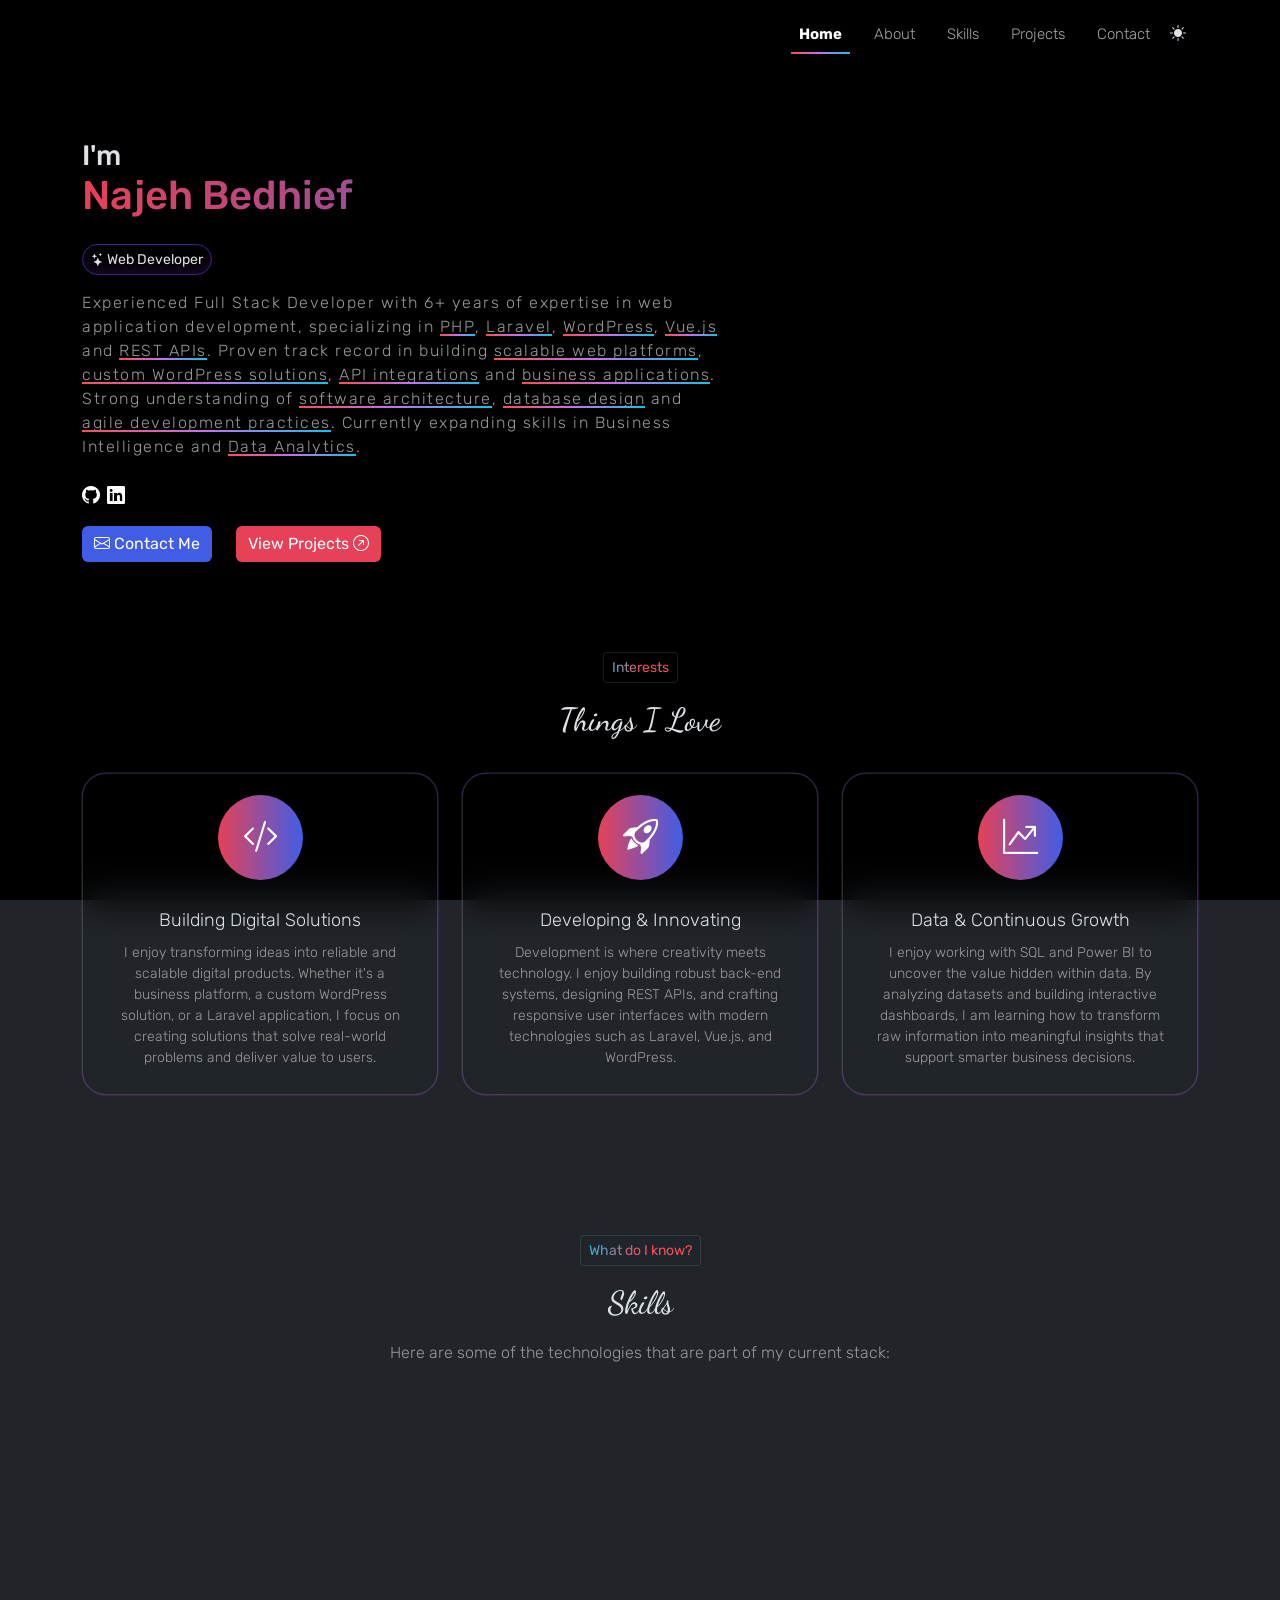
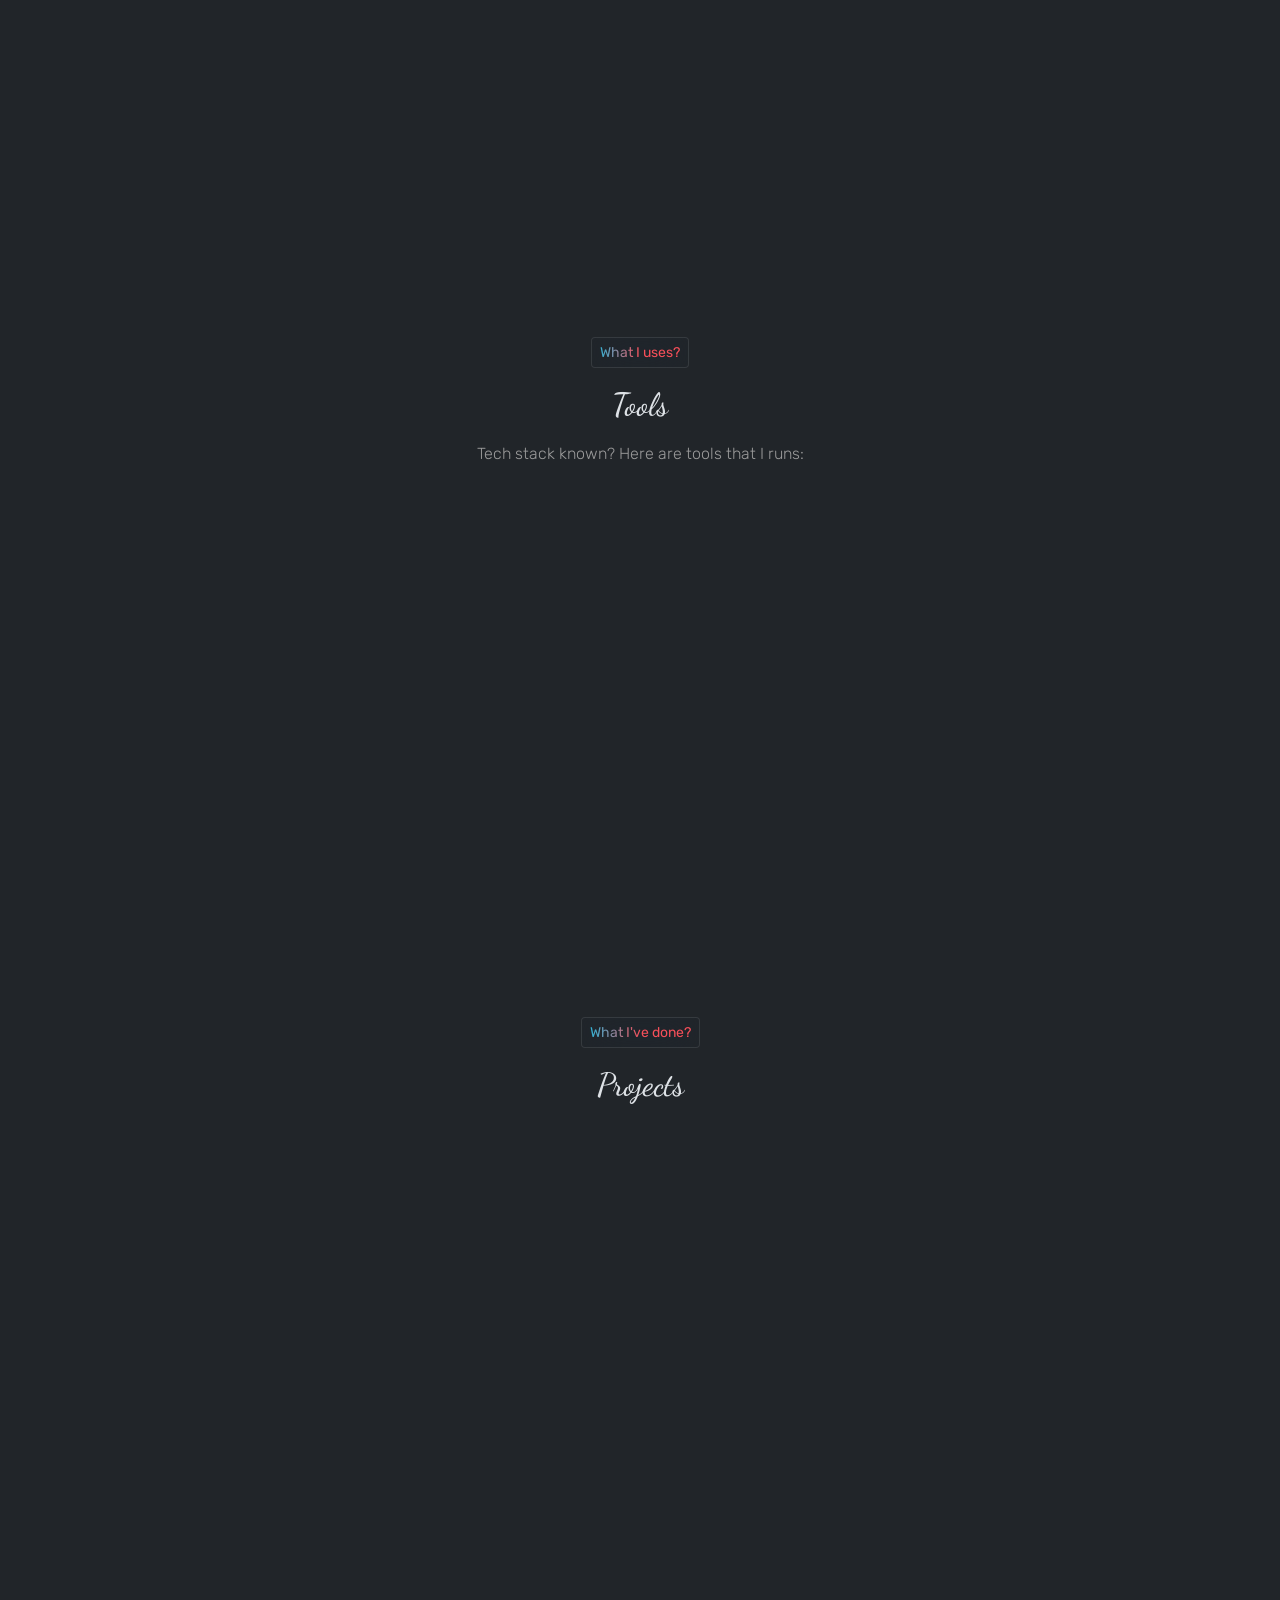
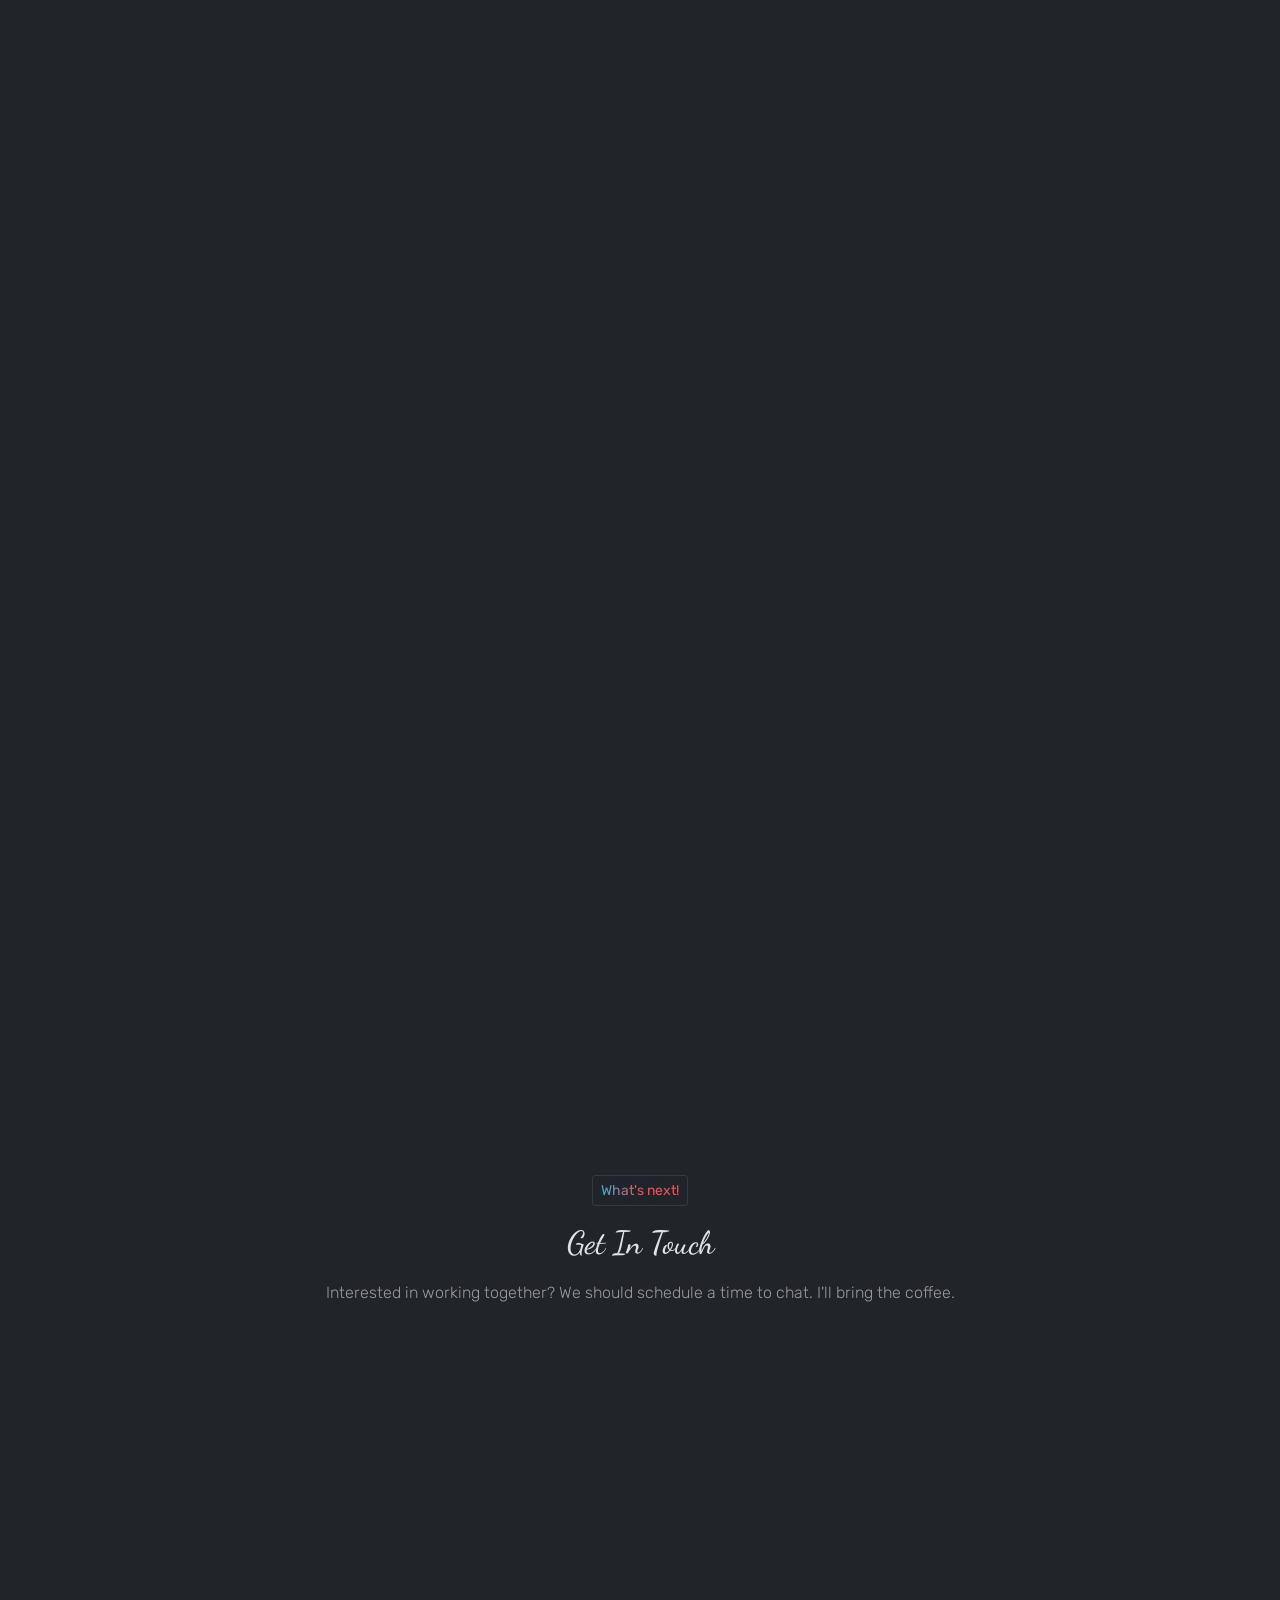
==== commit 8ec78169: "add 1cdn project" ====
--- a/index.html
+++ b/index.html
@@ -534,7 +534,33 @@
                         </div>
                     </div>
                 </div>
-   
+                <div class="col-lg-4 col-md-6">
+                    <div class="card project-card">
+                        <div class="card-body">
+                            <div class="d-flex align-items-center">
+                                <div class="col-2">
+                                    <img src="assets/images/projects/cdn-logo.svg" class="img-fluid icon" alt="1CDN Logo">
+                                </div>
+                                <div class="col-7 p-0">
+                                    <a href="https://1cdn.app/" class="card-title title" target="_blank">1CDN</a>
+                                    <p class="stacks m-0">NodeJS | JS </p>
+                                </div>
+                                <div class="col-3 align-middle">
+                                    <a href="https://1cdn.app/" class="btn btn-sm primary-bg-btn rounded-5" target="_blank">Visit <i class="bi bi-arrow-up-right-circle-fill"></i></a>
+                                </div>
+                            </div>
+                        </div>
+                        <div class="description-container">
+                            <p class="description">BikeKart is just another bike store web template with mulitple sections.</p>
+                        </div>
+                        <div class="banner-container">
+                            <div class="overlay">
+                                <a href="https://1cdn.app/" class="btn" target="_blank"><i class="bi bi-arrow-up-right-circle-fill"></i></a>
+                            </div>
+                            <img src="assets/images/projects/1cdn-banner.png" class="card-img-top banner" alt="1CDN Banner">
+                        </div>
+                    </div>
+                </div>
               <div class="col-lg-4 col-md-6">
                     <div class="card project-card">
                         <div class="card-body">
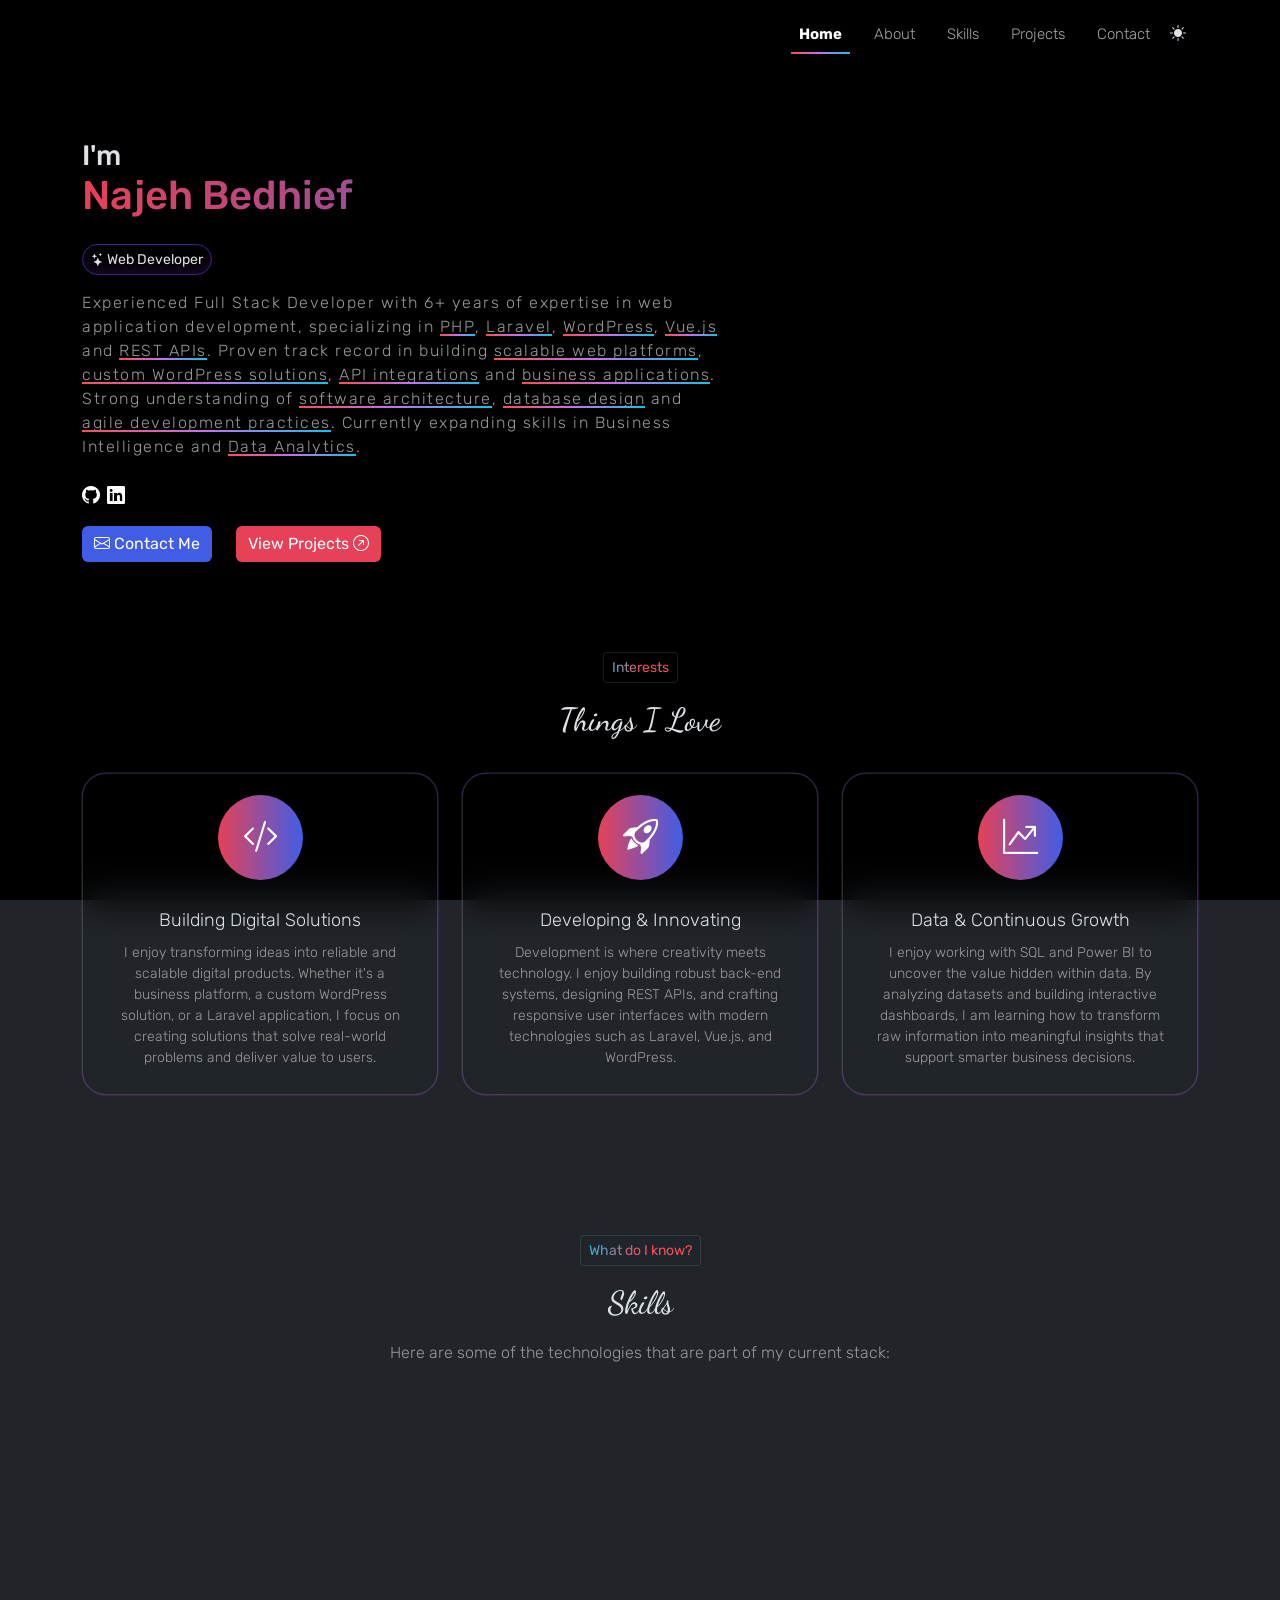
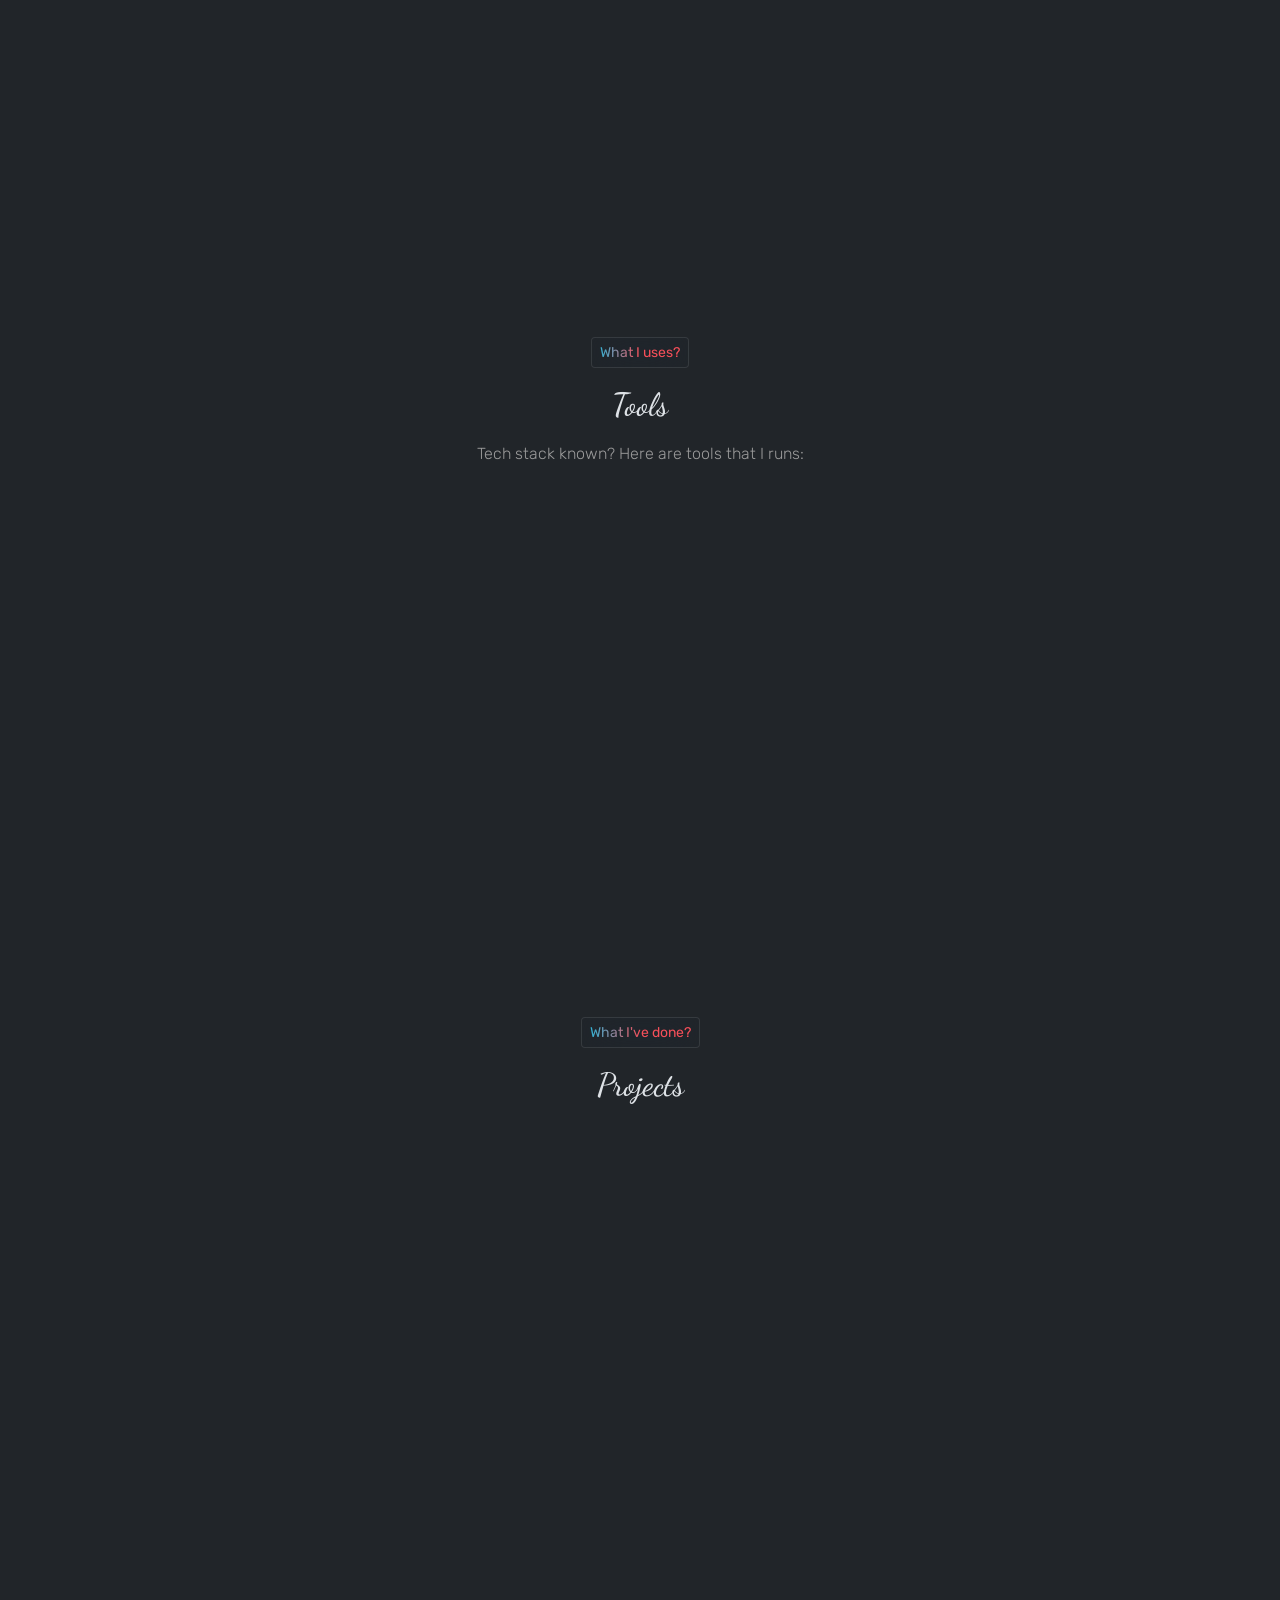
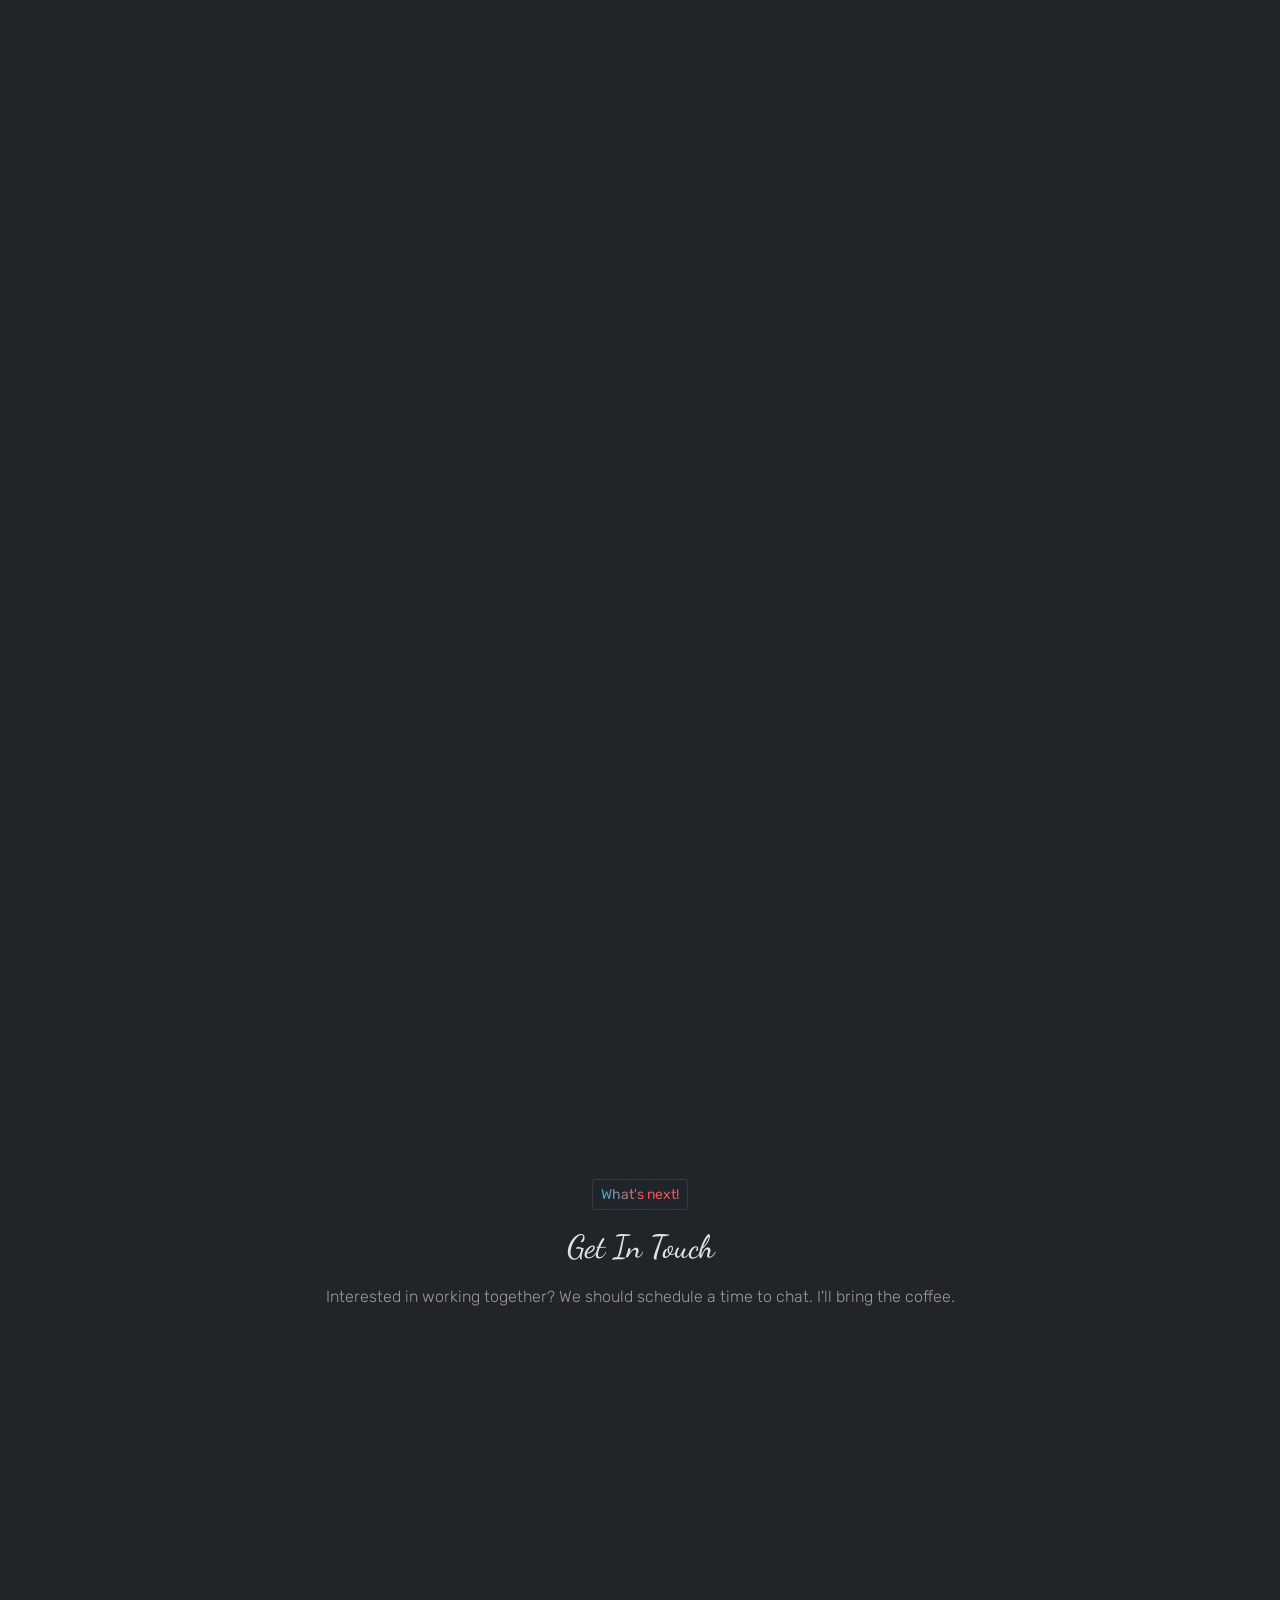
==== commit 16a5d1bc: "add project description" ====
--- a/index.html
+++ b/index.html
@@ -468,7 +468,7 @@
                             </div>
                         </div>
                         <div class="description-container">
-                            <p class="description">Tired of calculating manually? SimplCalc is best and faster solution.</p>
+                            <p class="description">Etnafes — A platform for sustainable tourism and authentic local experiences in Tunisia.</p>
                         </div>
                         <div class="banner-container cursor-not-allowed">
                             <div class="overlay">
@@ -551,7 +551,7 @@
                             </div>
                         </div>
                         <div class="description-container">
-                            <p class="description">BikeKart is just another bike store web template with mulitple sections.</p>
+                            <p class="description">1CDN, a modern content delivery platform that helps businesses deliver web content faster and more reliably through a globally distributed network infrastructure.</p>
                         </div>
                         <div class="banner-container">
                             <div class="overlay">
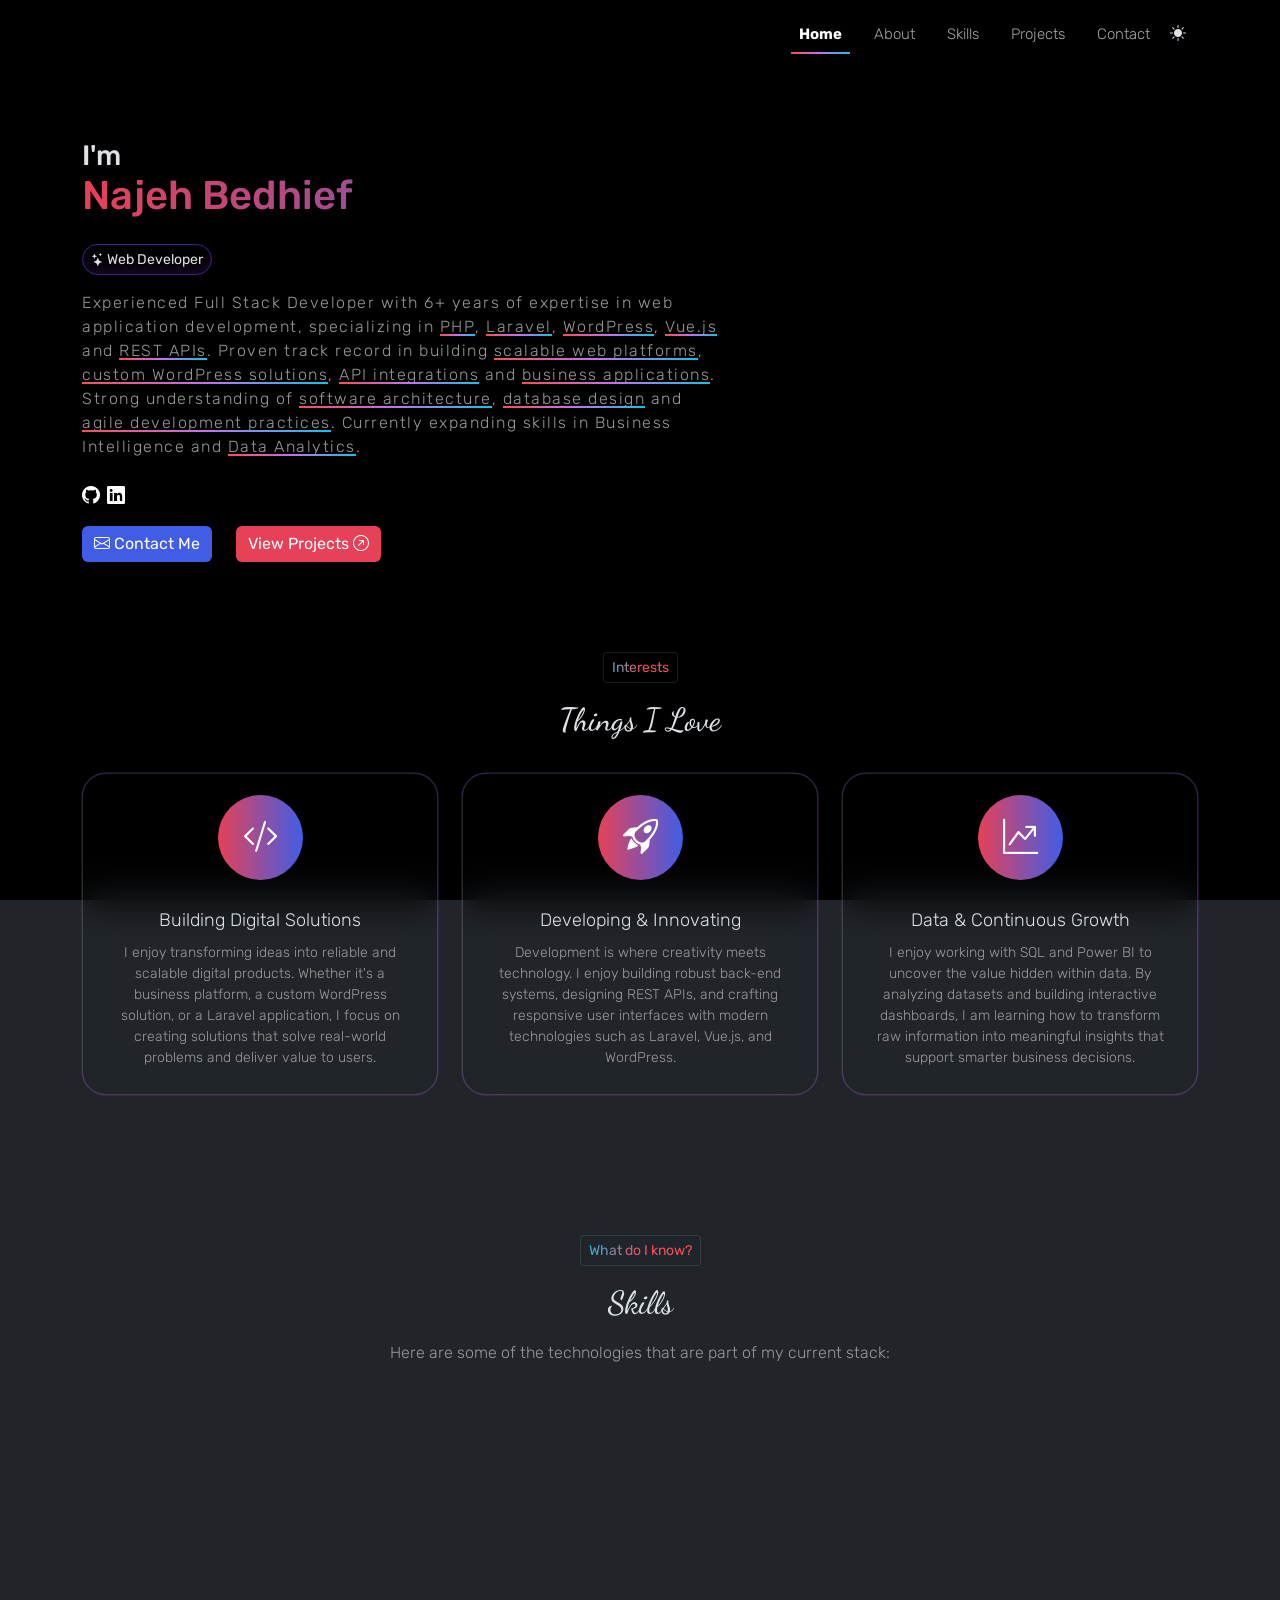
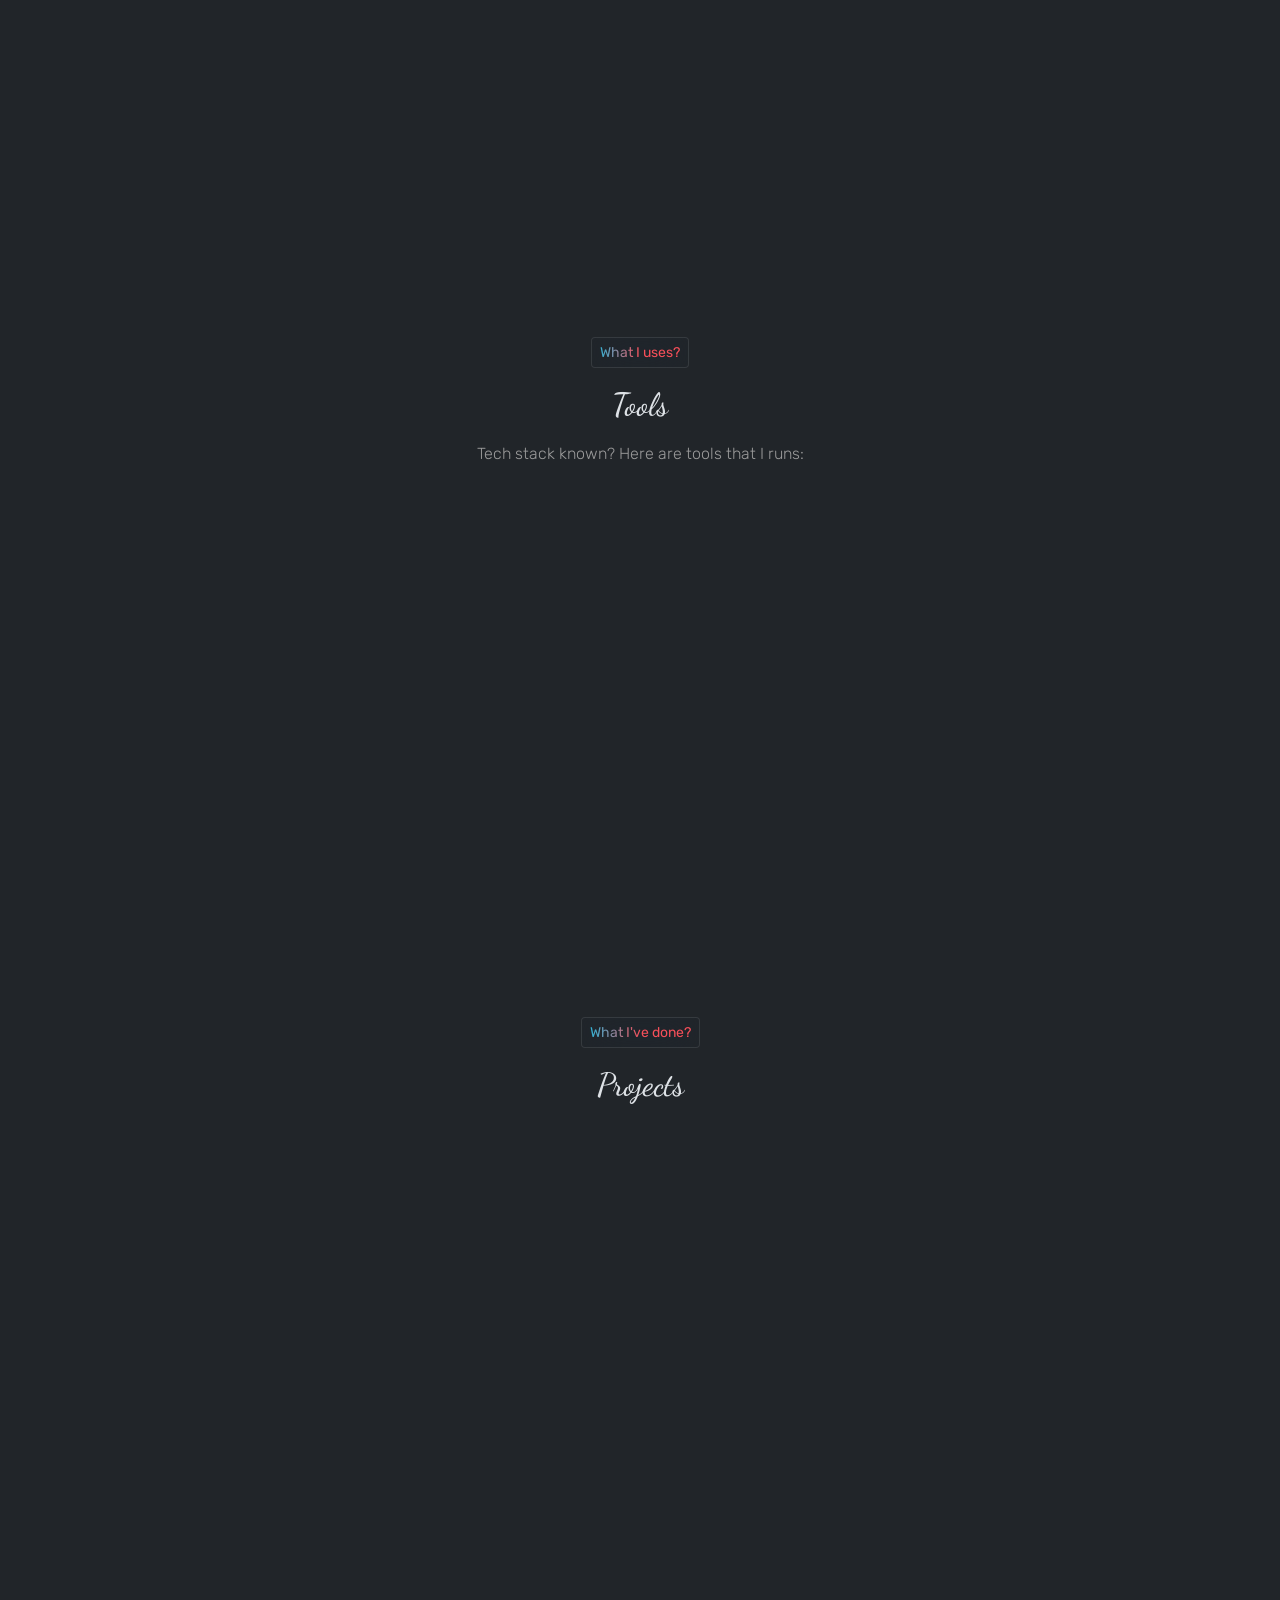
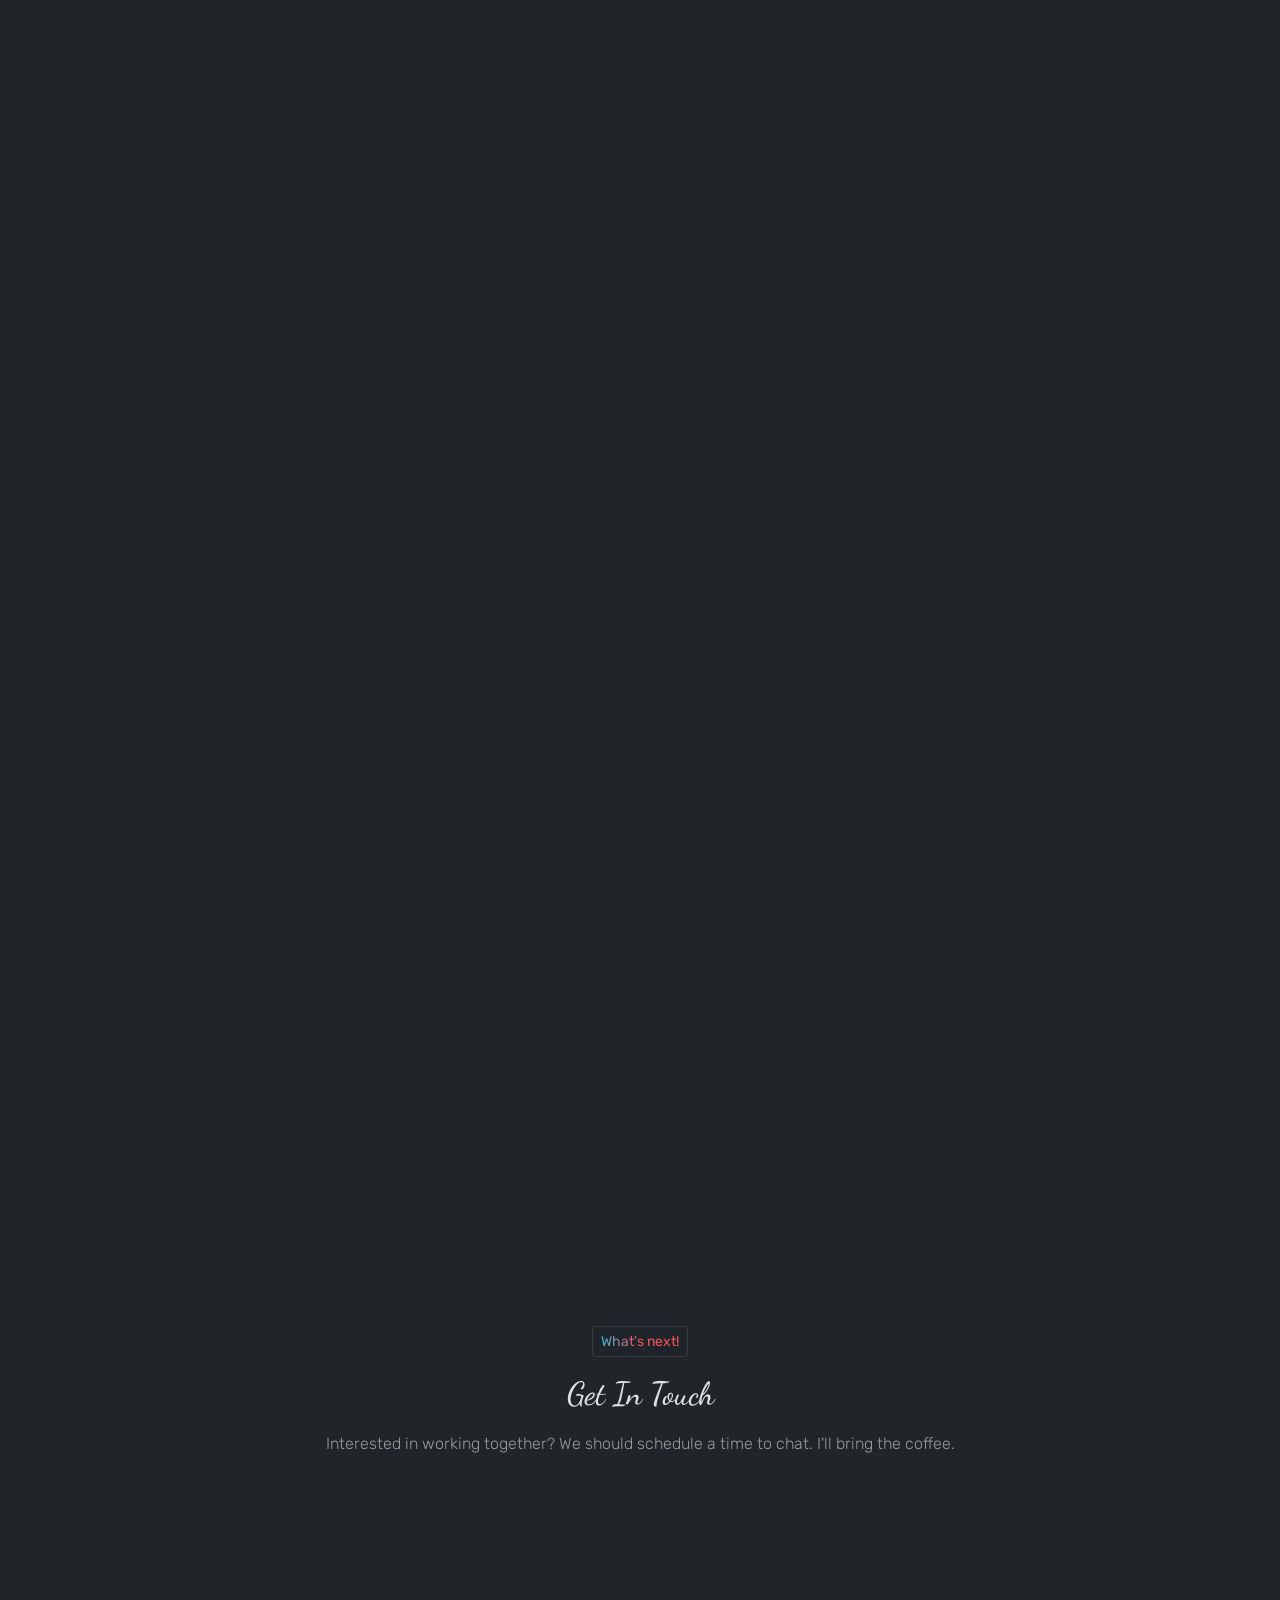
==== commit ddad8a61: "Revise project descriptions in index.html Updated project descriptions for various platforms to prov" ====
--- a/index.html
+++ b/index.html
@@ -347,7 +347,7 @@
                                     <img src="assets/images/projects/cc-lacqorthez.png" class="img-fluid icon" alt="Lacqorthez Logo">
                                 </div>
                                 <div class="col-7 p-0">
-                                    <a href="https://pfpfinder.com/" class="card-title title" target="_blank">Lacqorthez Commune</a>
+                                    <a href="https://www.cc-lacqorthez.fr/" class="card-title title" target="_blank">Lacqorthez Commune</a>
                                     <p class="stacks m-0">HTML | CSS | JS | WordPress | PHP</p>
                                 </div>
                                 <div class="col-3 align-middle">
@@ -356,7 +356,7 @@
                             </div>
                         </div>
                         <div class="description-container">
-                            <p class="description">Find the best profile pictures and banners for all your social media accounts.</p>
+                            <p class="description">CC Lacq-Orthez — A digital platform for the Communauté de Communes de Lacq-Orthez, providing public services, local information, administrative resources, and community engagement tools for residents and businesses.</p>
                         </div>
                         <div class="banner-container">
                             <div class="overlay">
@@ -384,7 +384,7 @@
                             </div>
                         </div>
                         <div class="description-container">
-                            <p class="description">BikeKart is just another bike store web template with mulitple sections.</p>
+                            <p class="description">DMP Mayotte — A digital platform connecting the Mahoran community in mainland France with services, resources, opportunities, and information from the Delegation of Mayotte in Paris.</p>
                         </div>
                         <div class="banner-container">
                             <div class="overlay">
@@ -412,7 +412,7 @@
                             </div>
                         </div>
                         <div class="description-container">
-                            <p class="description">BikeKart is just another bike store web template with mulitple sections.</p>
+                            <p class="description">Département 41 — A public services platform for the Loir-et-Cher Department, providing residents with access to administrative services, local news, community programs, and public resources.</p>
                         </div>
                         <div class="banner-container">
                             <div class="overlay">
@@ -440,7 +440,7 @@
                             </div>
                         </div>
                         <div class="description-container">
-                            <p class="description">BikeKart is just another bike store web template with mulitple sections.</p>
+                            <p class="description">Ramatuelle — A municipal platform providing residents and visitors with access to public services, local information, administrative resources, and community updates.</p>
                         </div>
                         <div class="banner-container">
                             <div class="overlay">
@@ -578,7 +578,7 @@
                             </div>
                         </div>
                         <div class="description-container">
-                            <p class="description">BikeKart is just another bike store web template with mulitple sections.</p>
+                            <p class="description">A public information platform dedicated to water resource management, environmental awareness, and water-related services in Martinique.</p>
                         </div>
                         <div class="banner-container">
                             <div class="overlay">
@@ -605,7 +605,7 @@
                             </div>
                         </div>
                         <div class="description-container">
-                            <p class="description">Tired of calculating manually? SimplCalc is best and faster solution.</p>
+                            <p class="description">MWS Services — A web agency specializing in website development, mobile apps, SEO, and digital solutions to help businesses build and grow their online presence.</p>
                         </div>
                         <div class="banner-container cursor-not-allowed">
                             <div class="overlay">
@@ -632,7 +632,7 @@
                             </div>
                         </div>
                         <div class="description-container">
-                            <p class="description">Tired of calculating manually? SimplCalc is best and faster solution.</p>
+                            <p class="description">Al Hayet FM — A Tunisian radio platform delivering health-focused programs, news, and entertainment content to a wide audience via FM and online streaming.</p>
                         </div>
                         <div class="banner-container cursor-not-allowed">
                             <div class="overlay">
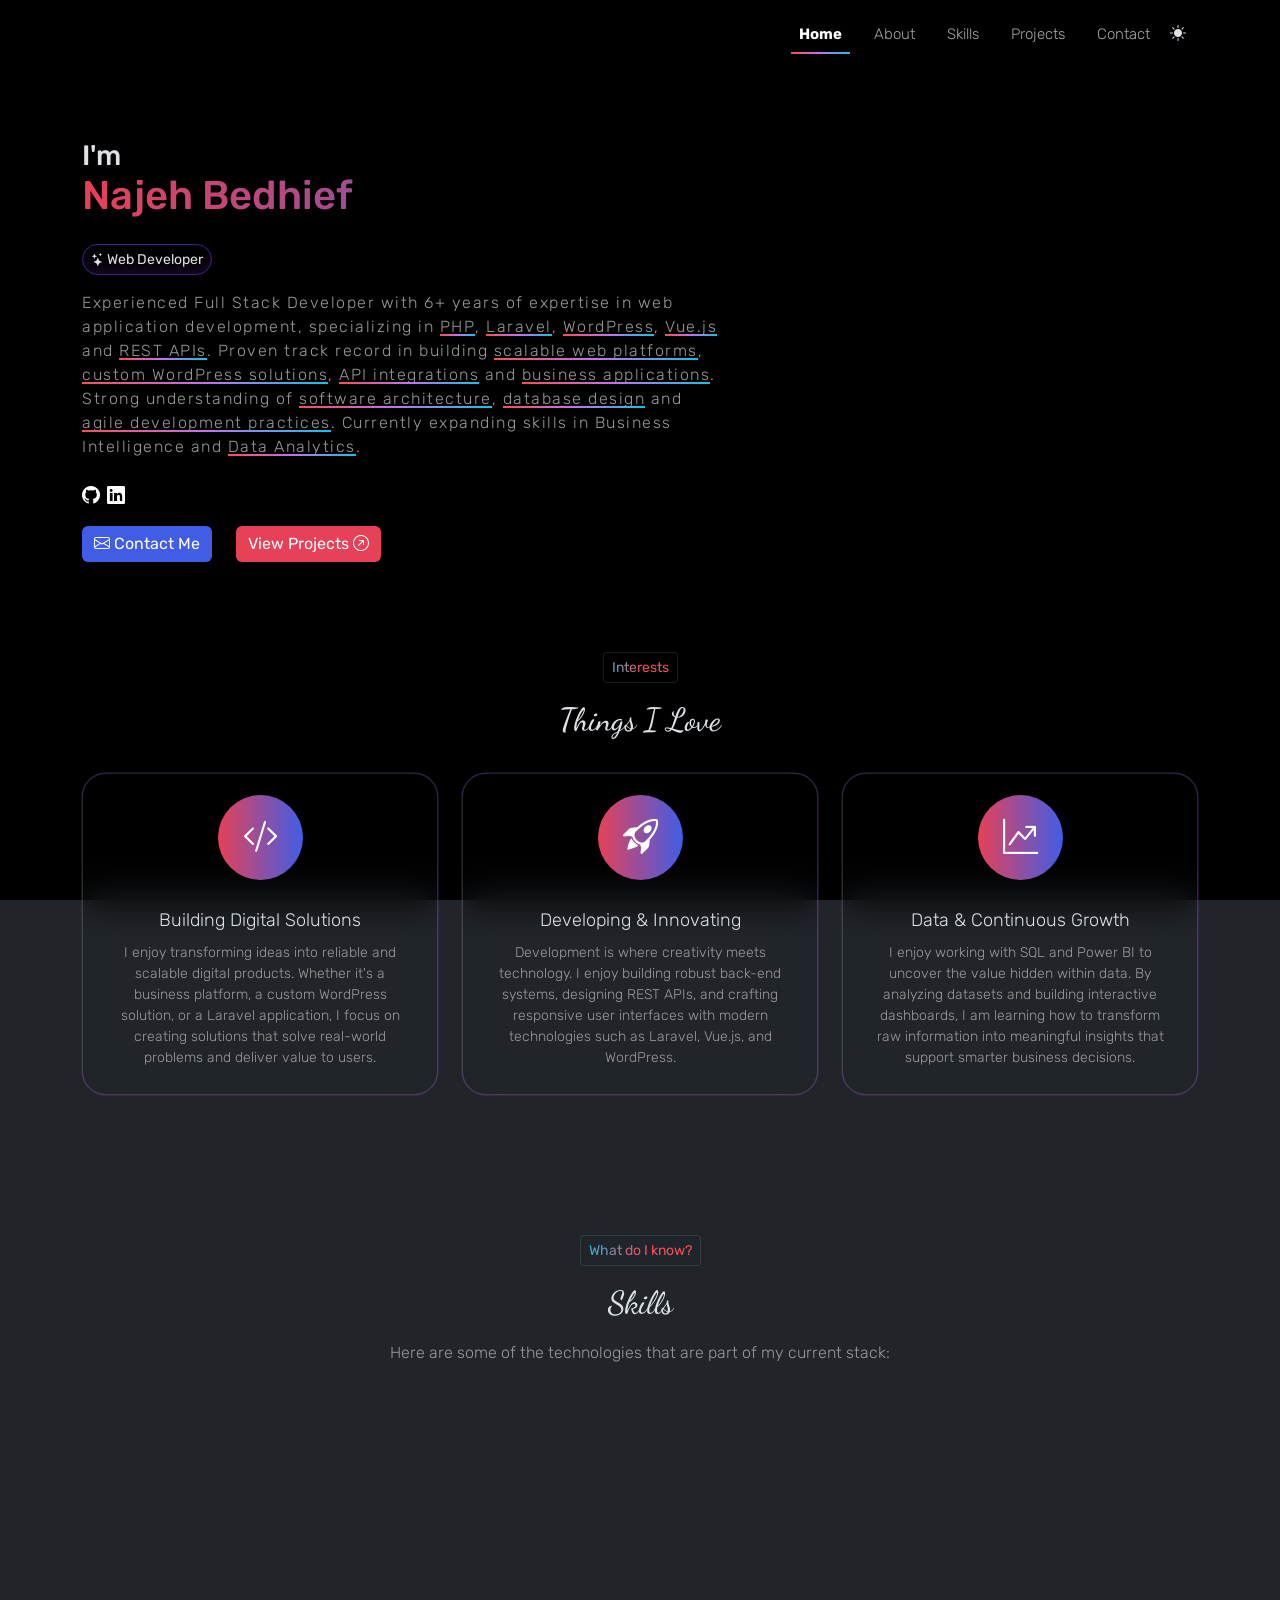
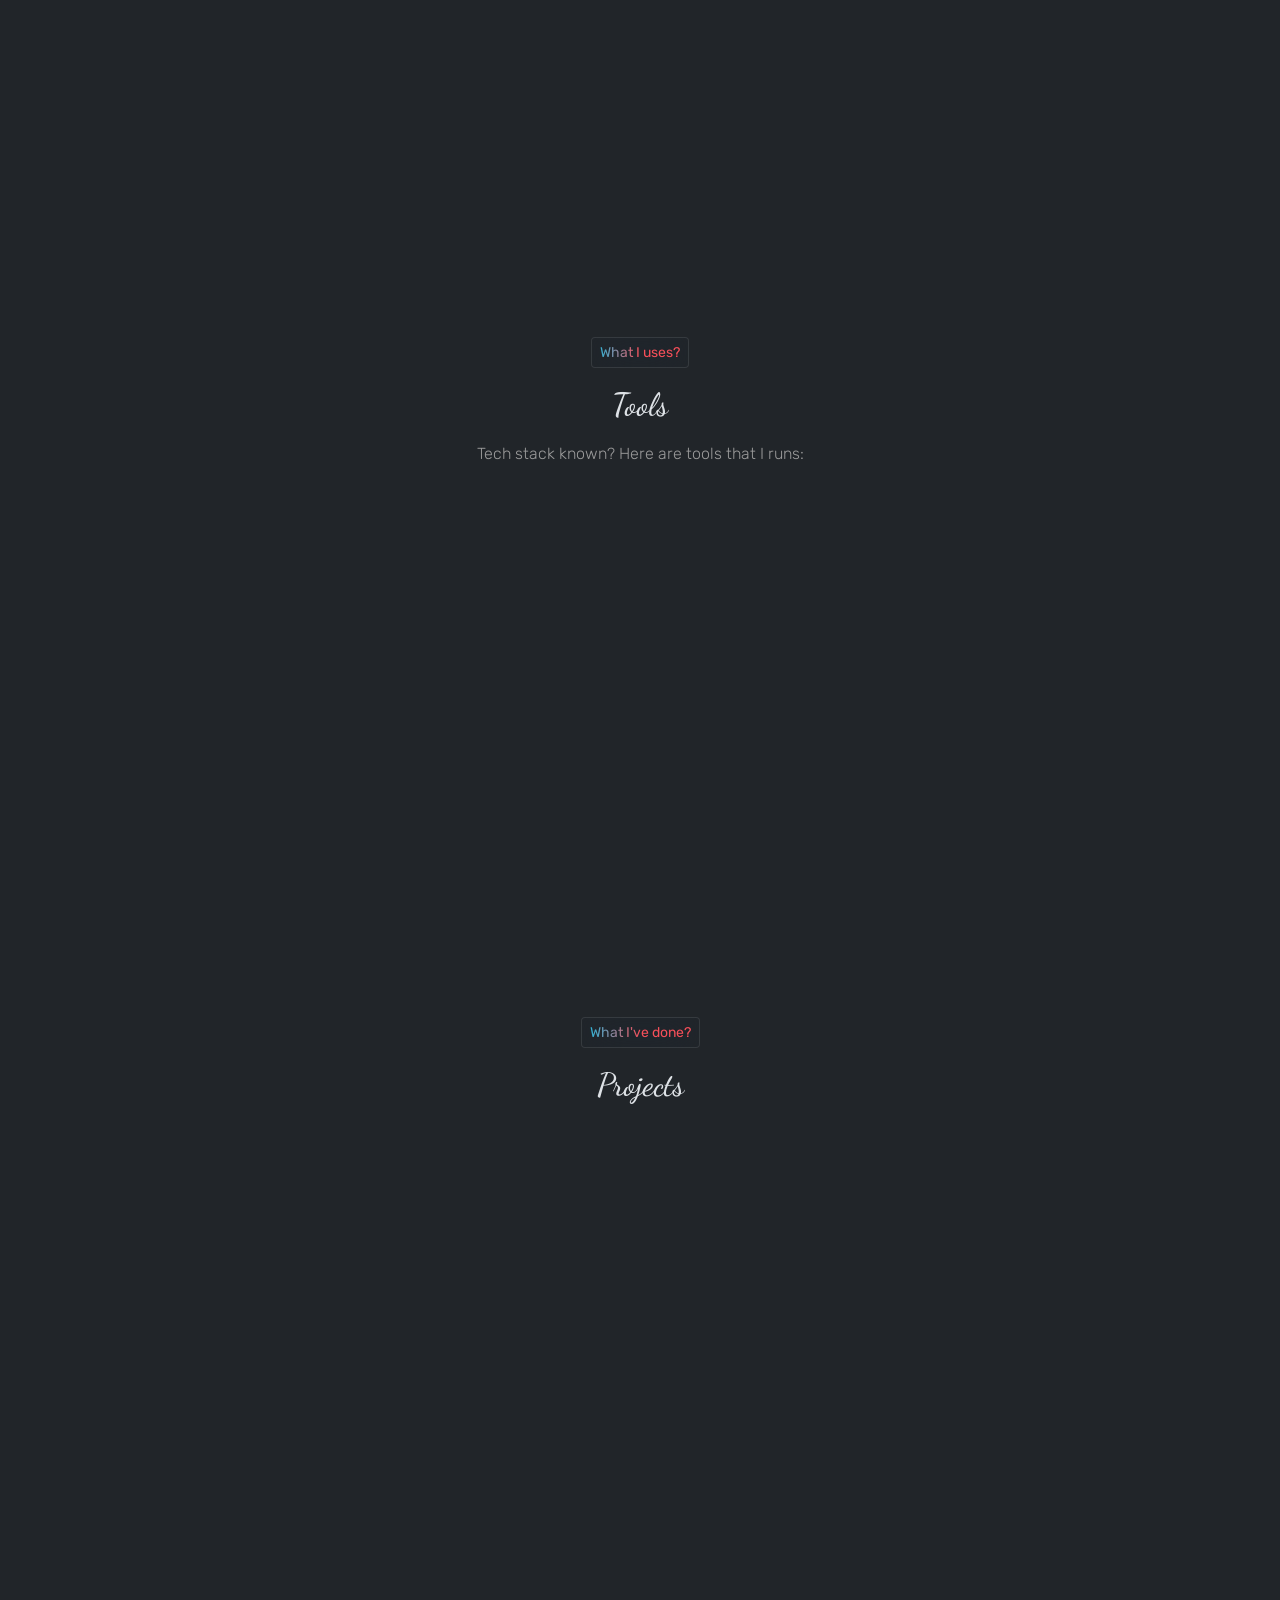
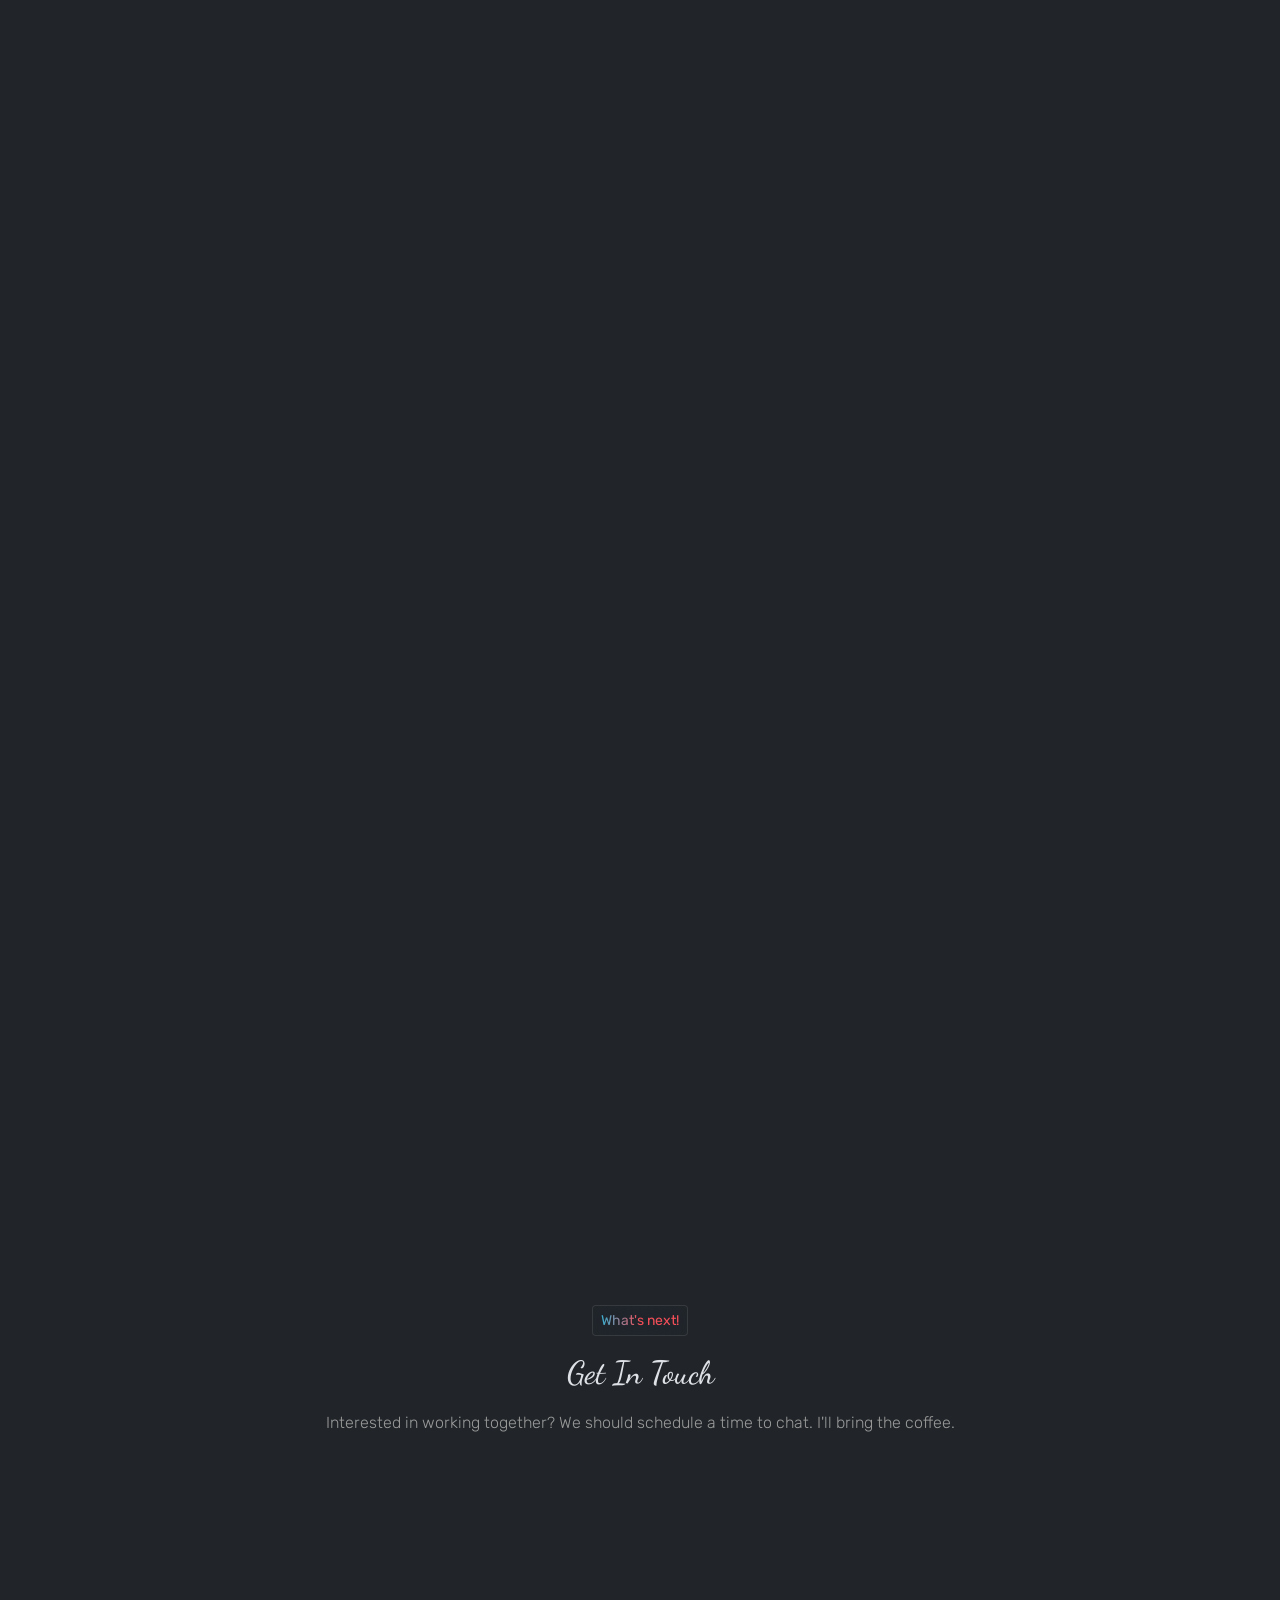
==== commit 6261ba12: "Change description" ====
--- a/index.html
+++ b/index.html
@@ -356,7 +356,7 @@
                             </div>
                         </div>
                         <div class="description-container">
-                            <p class="description">CC Lacq-Orthez — A digital platform for the Communauté de Communes de Lacq-Orthez, providing public services, local information, administrative resources, and community engagement tools for residents and businesses.</p>
+                            <p class="description">CA digital platform providing public services, local information, administrative resources, and community engagement tools for residents and businesses.</p>
                         </div>
                         <div class="banner-container">
                             <div class="overlay">
@@ -384,7 +384,7 @@
                             </div>
                         </div>
                         <div class="description-container">
-                            <p class="description">DMP Mayotte — A digital platform connecting the Mahoran community in mainland France with services, resources, opportunities, and information from the Delegation of Mayotte in Paris.</p>
+                            <p class="description">A digital platform connecting the Mahoran community in mainland France with services, resources, opportunities, and information from the Delegation of Mayotte in Paris.</p>
                         </div>
                         <div class="banner-container">
                             <div class="overlay">
@@ -412,7 +412,7 @@
                             </div>
                         </div>
                         <div class="description-container">
-                            <p class="description">Département 41 — A public services platform for the Loir-et-Cher Department, providing residents with access to administrative services, local news, community programs, and public resources.</p>
+                            <p class="description">A public services platform providing residents with access to administrative services, local news, community programs, and public resources.</p>
                         </div>
                         <div class="banner-container">
                             <div class="overlay">
@@ -440,7 +440,7 @@
                             </div>
                         </div>
                         <div class="description-container">
-                            <p class="description">Ramatuelle — A municipal platform providing residents and visitors with access to public services, local information, administrative resources, and community updates.</p>
+                            <p class="description">A municipal platform providing residents and visitors with access to public services, local information, administrative resources, and community updates.</p>
                         </div>
                         <div class="banner-container">
                             <div class="overlay">
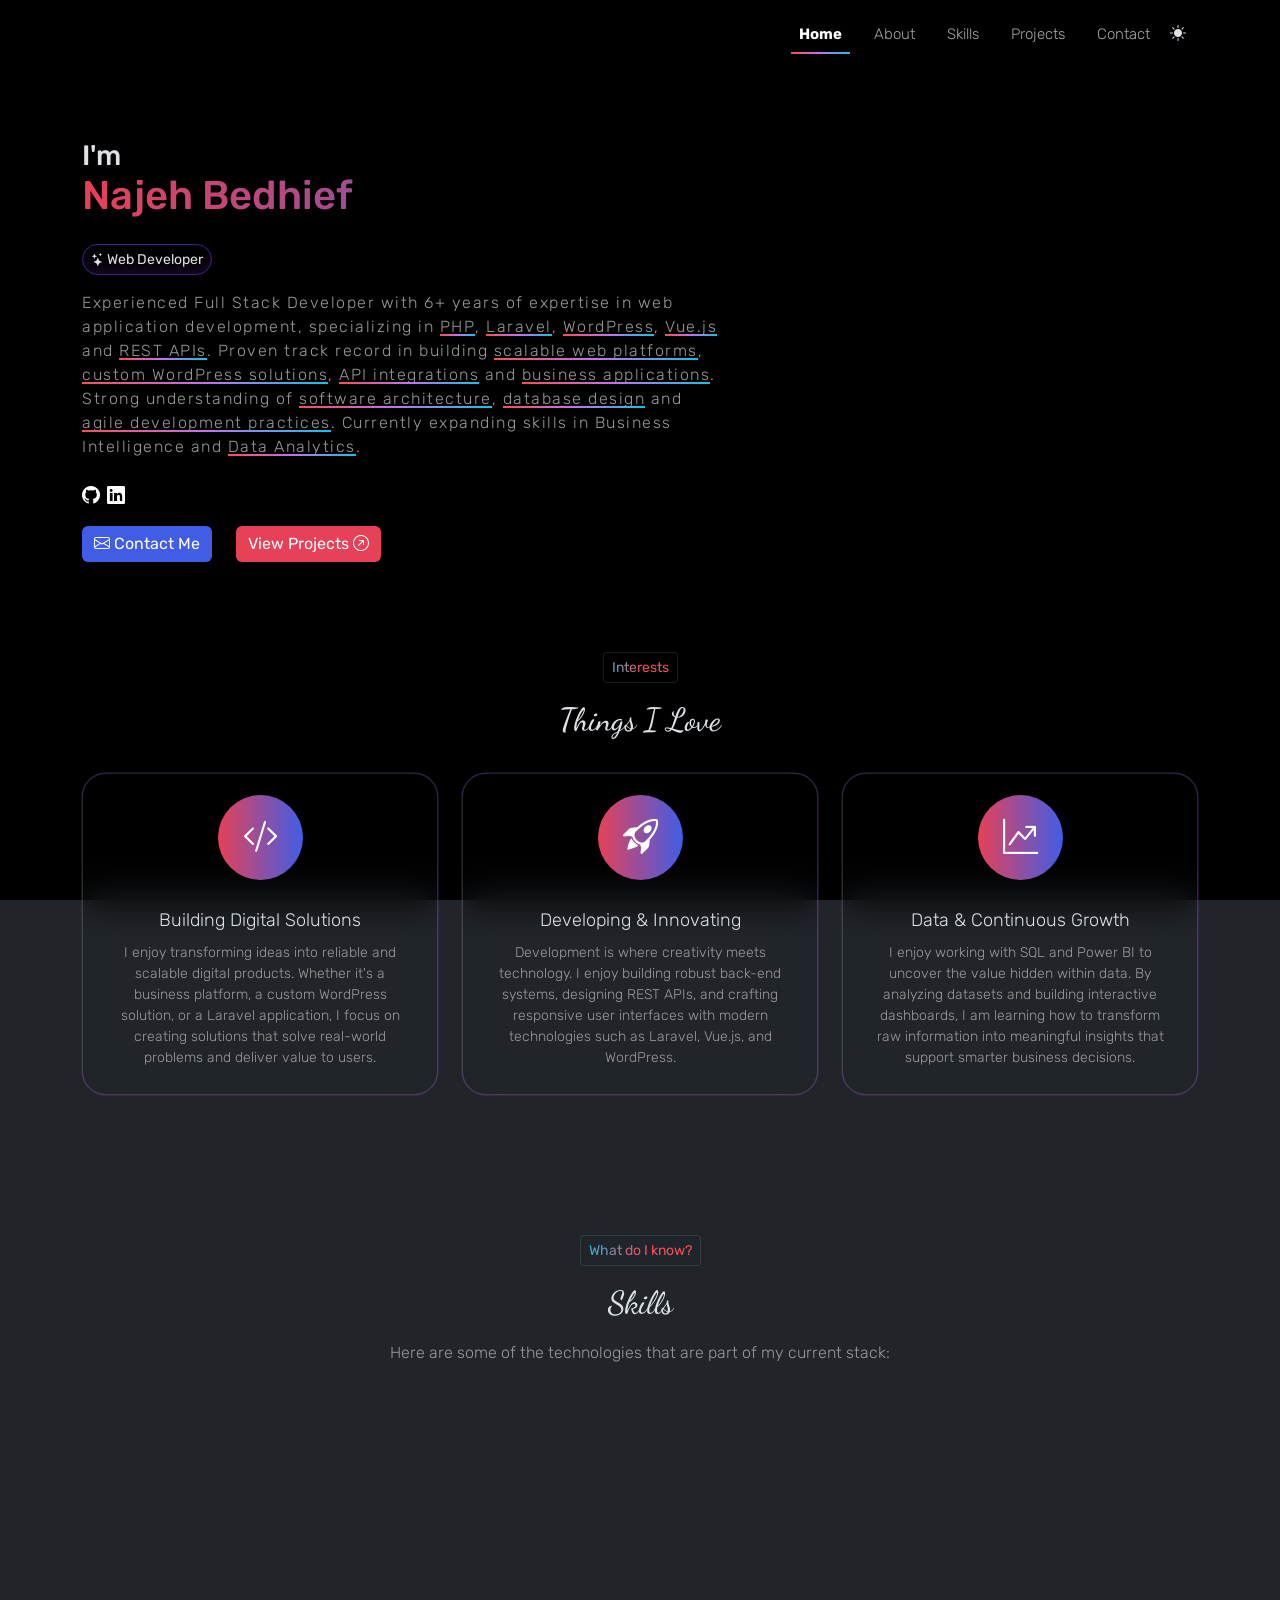
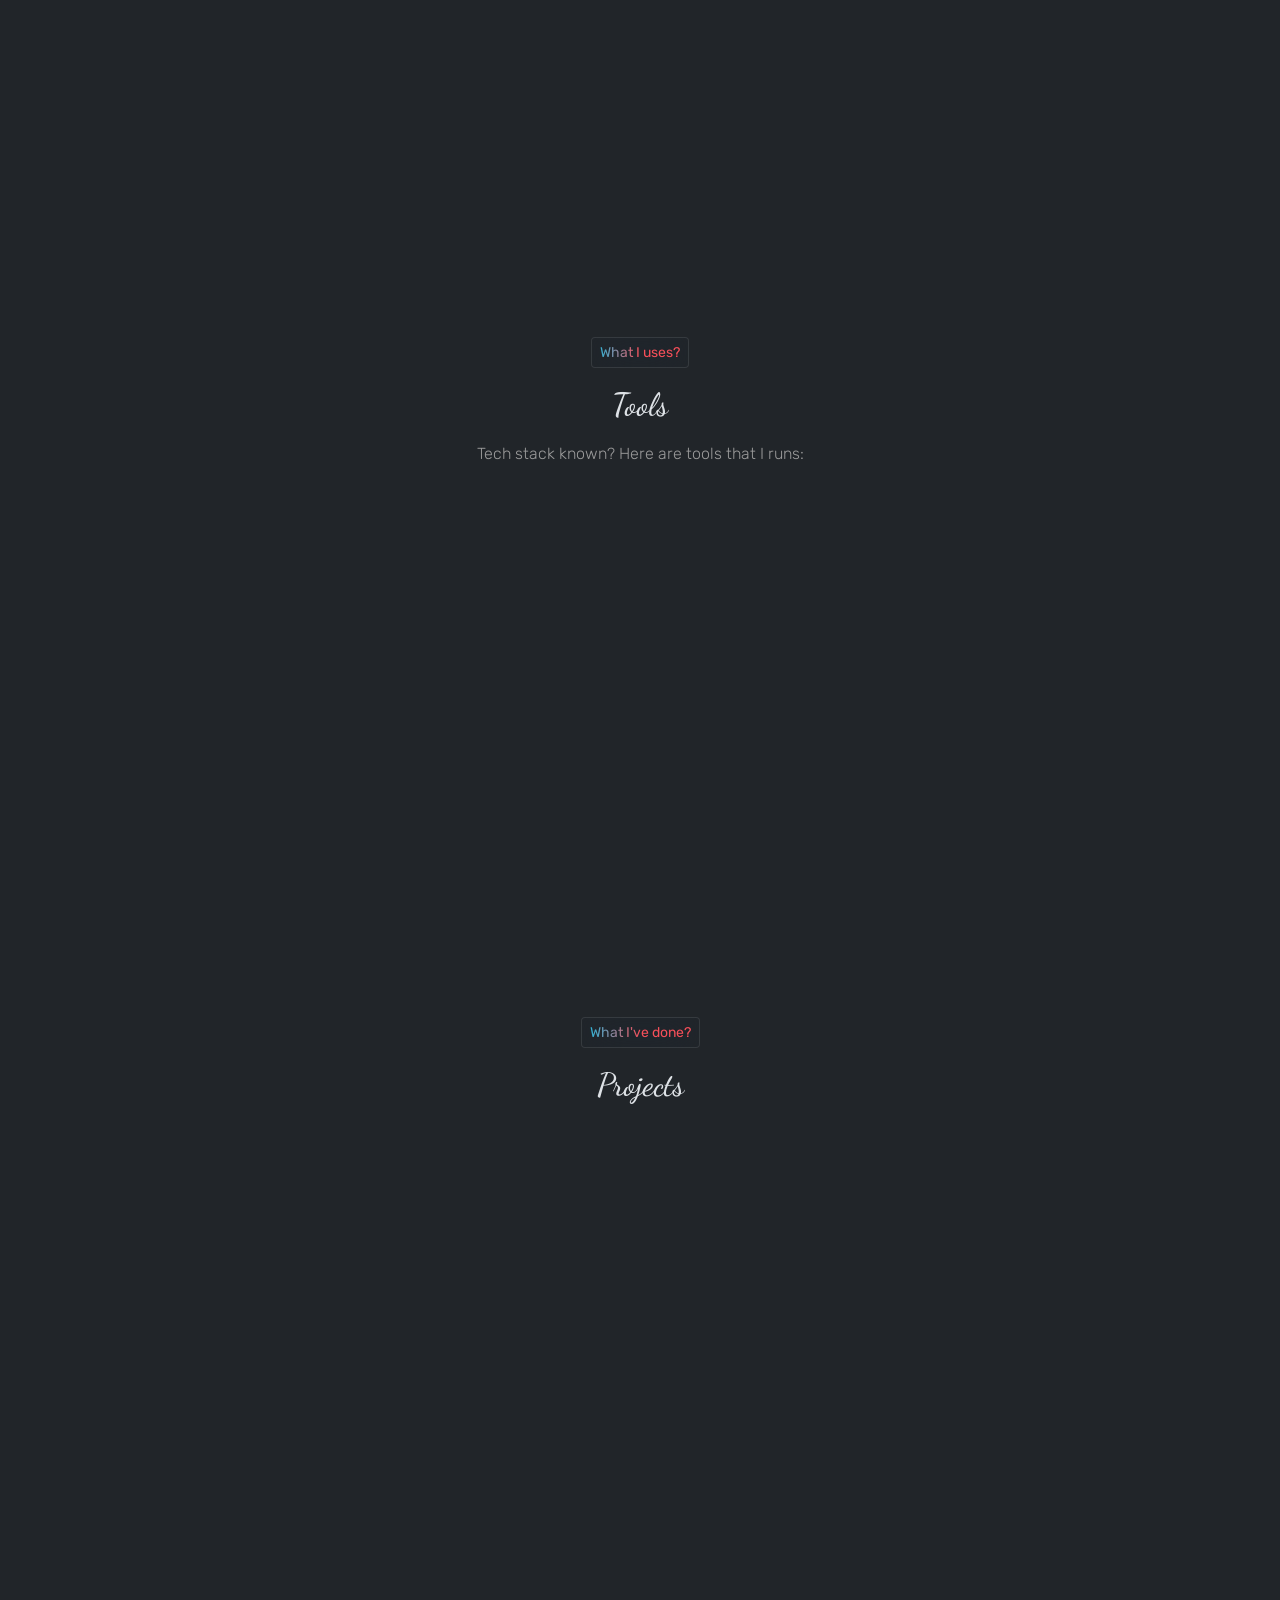
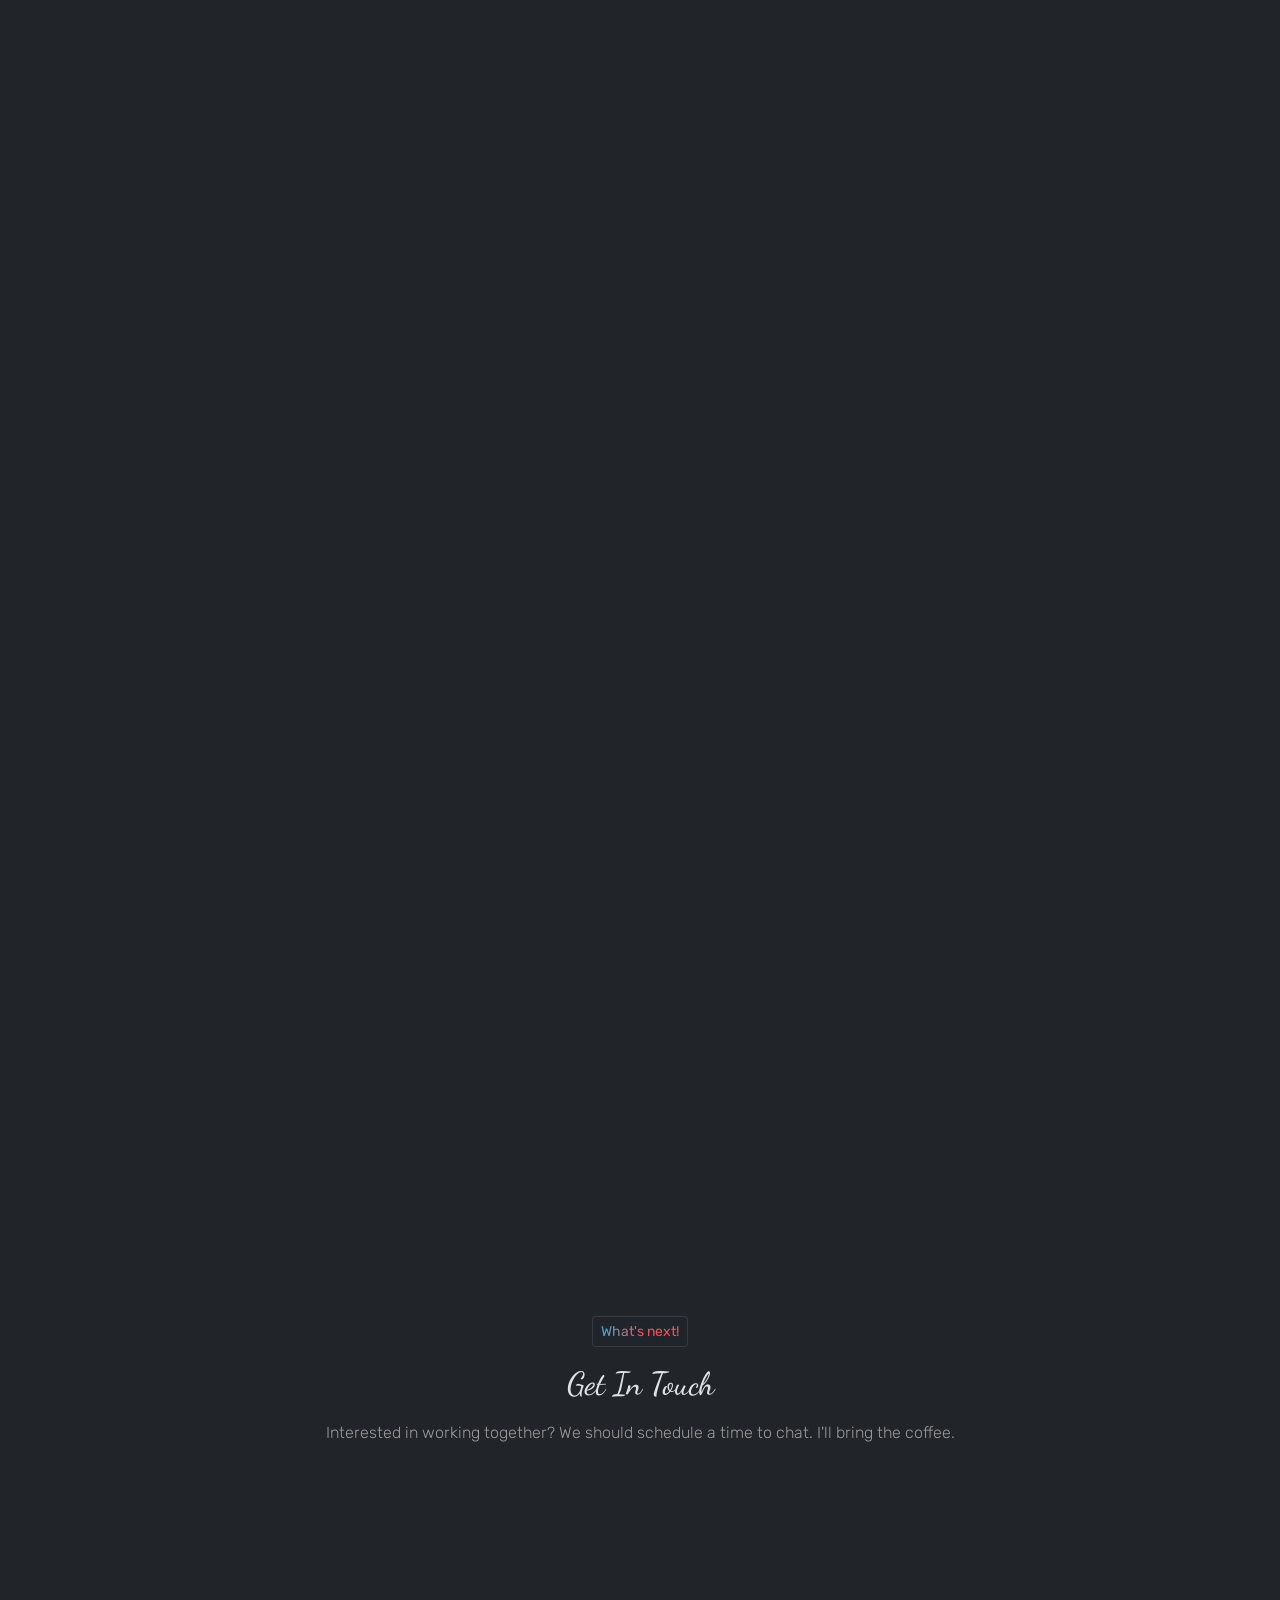
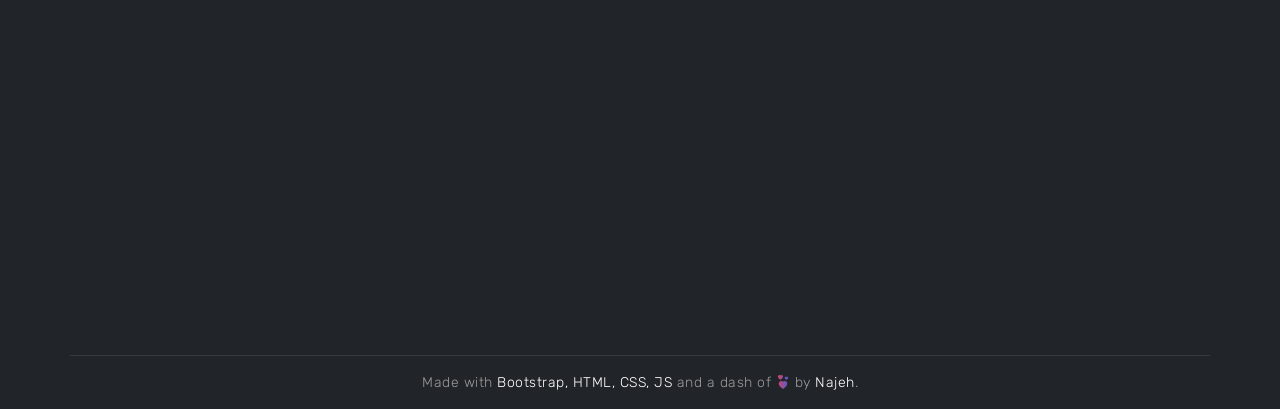
==== commit d92cf22b: "Add link to bidhook.html in index.html" ====
--- a/index.html
+++ b/index.html
@@ -520,6 +520,7 @@
                                 </div>
                                 <div class="col-3 align-middle">
                                     <a href="https://www.alhayetfm.net/" class="btn btn-sm primary-bg-btn rounded-5" target="_blank">Visit <i class="bi bi-arrow-up-right-circle-fill"></i></a>
+                                    <a href="/bidhook.html" class="btn btn-sm primary-bg-btn rounded-5">Details<i class="bi bi-arrow-right-circle"></i></a>
                                 </div>
                             </div>
                         </div>
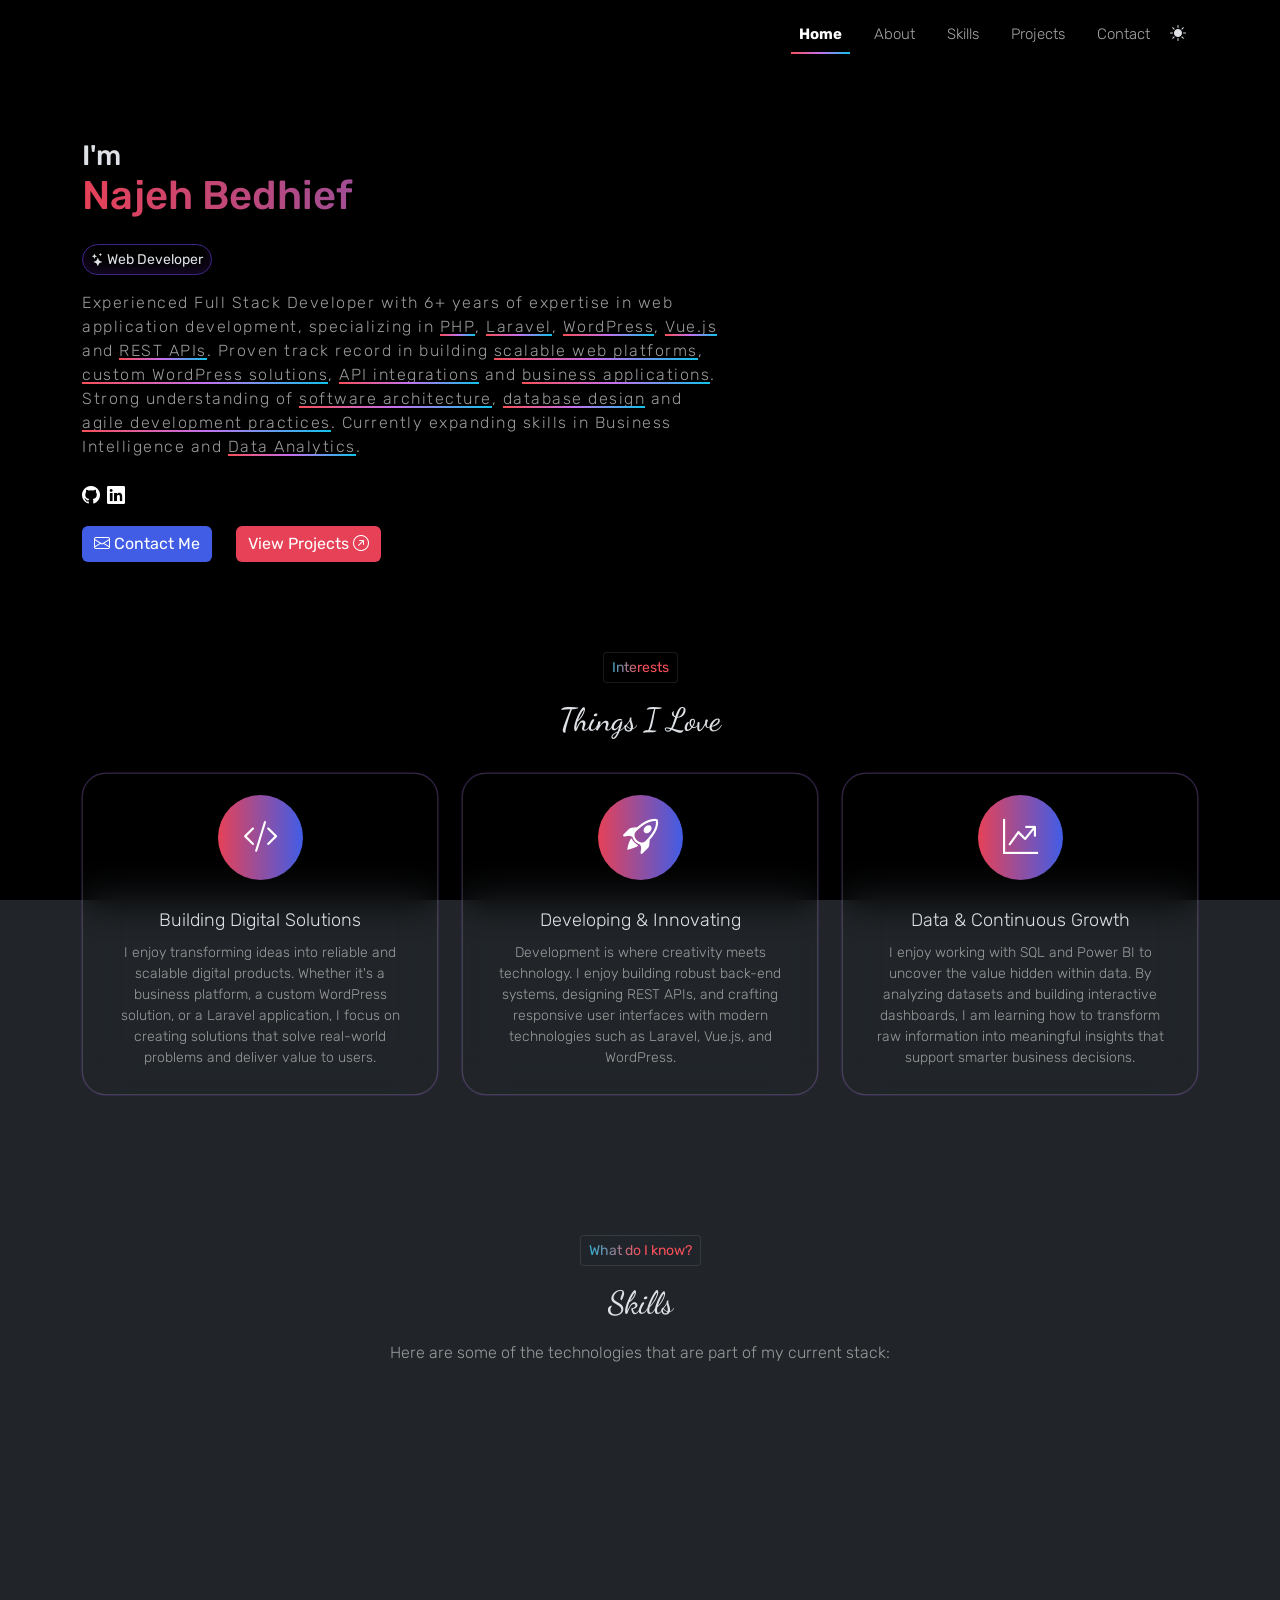
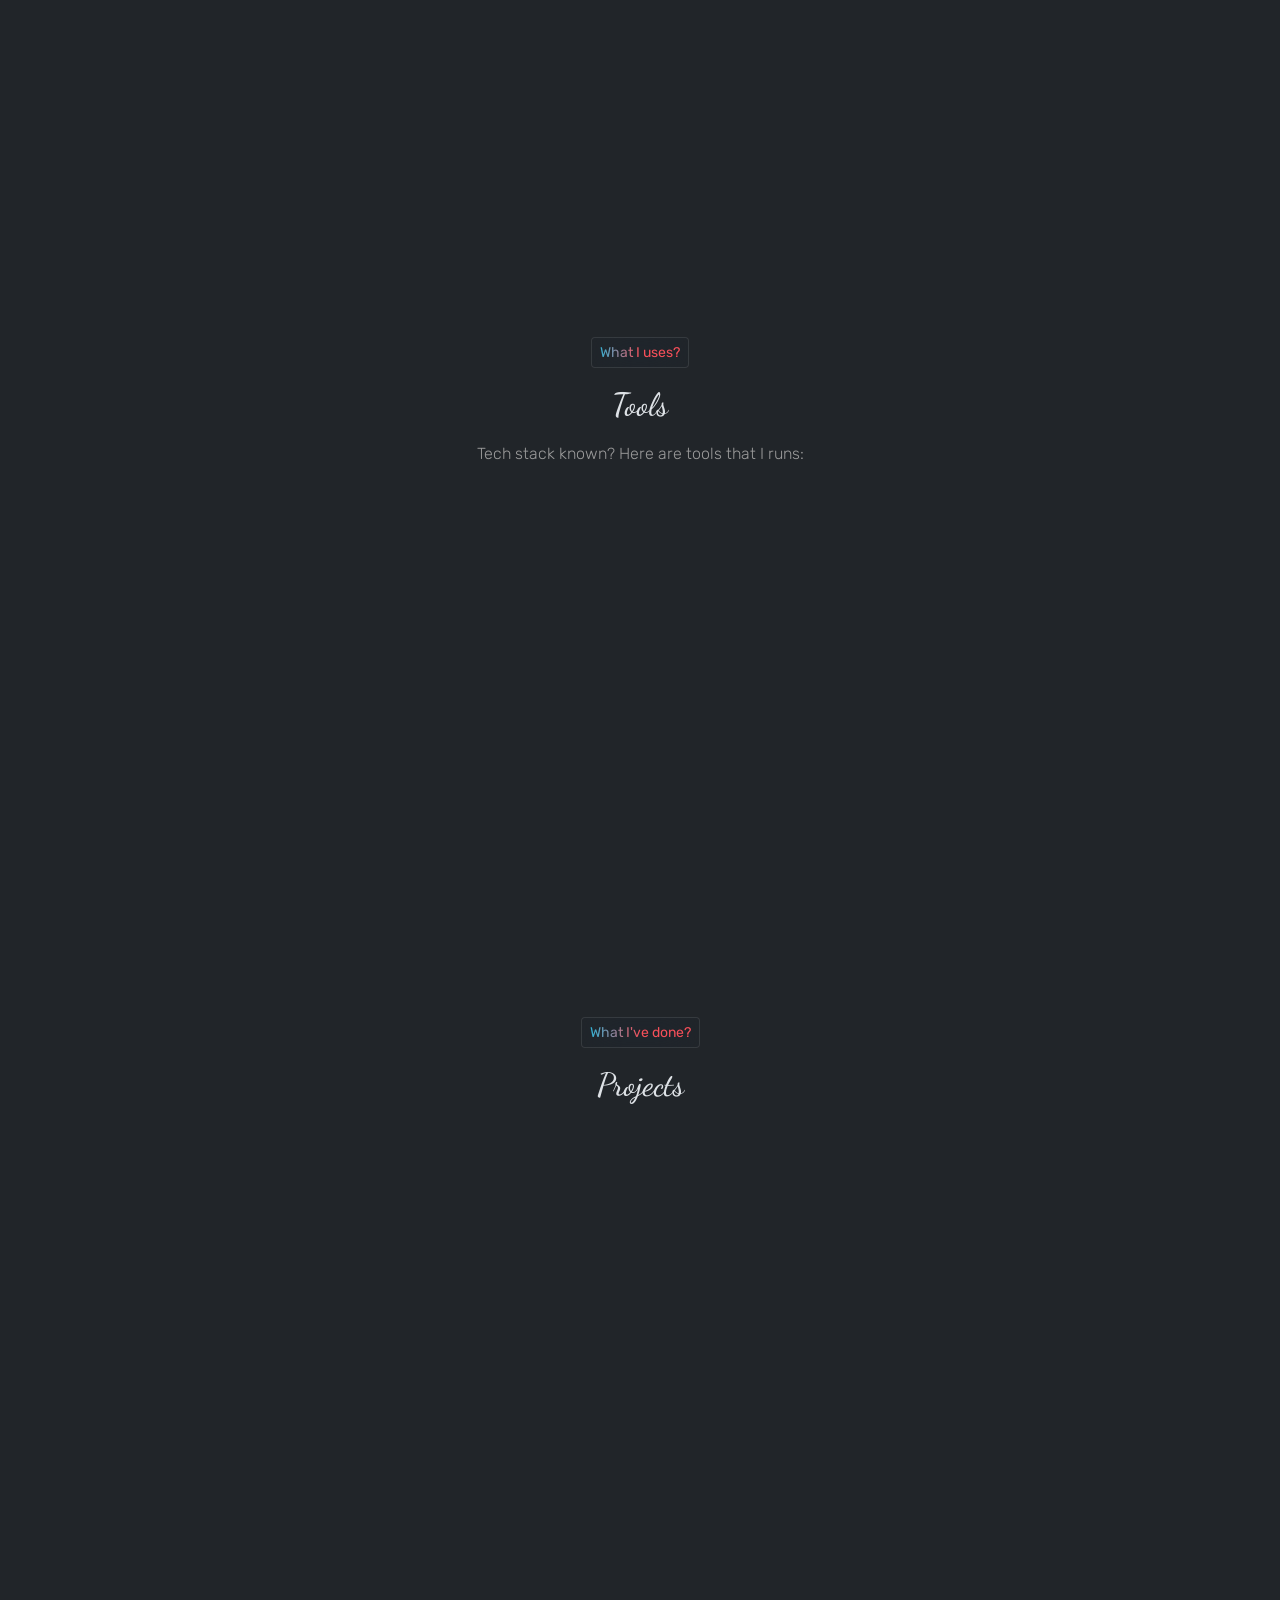
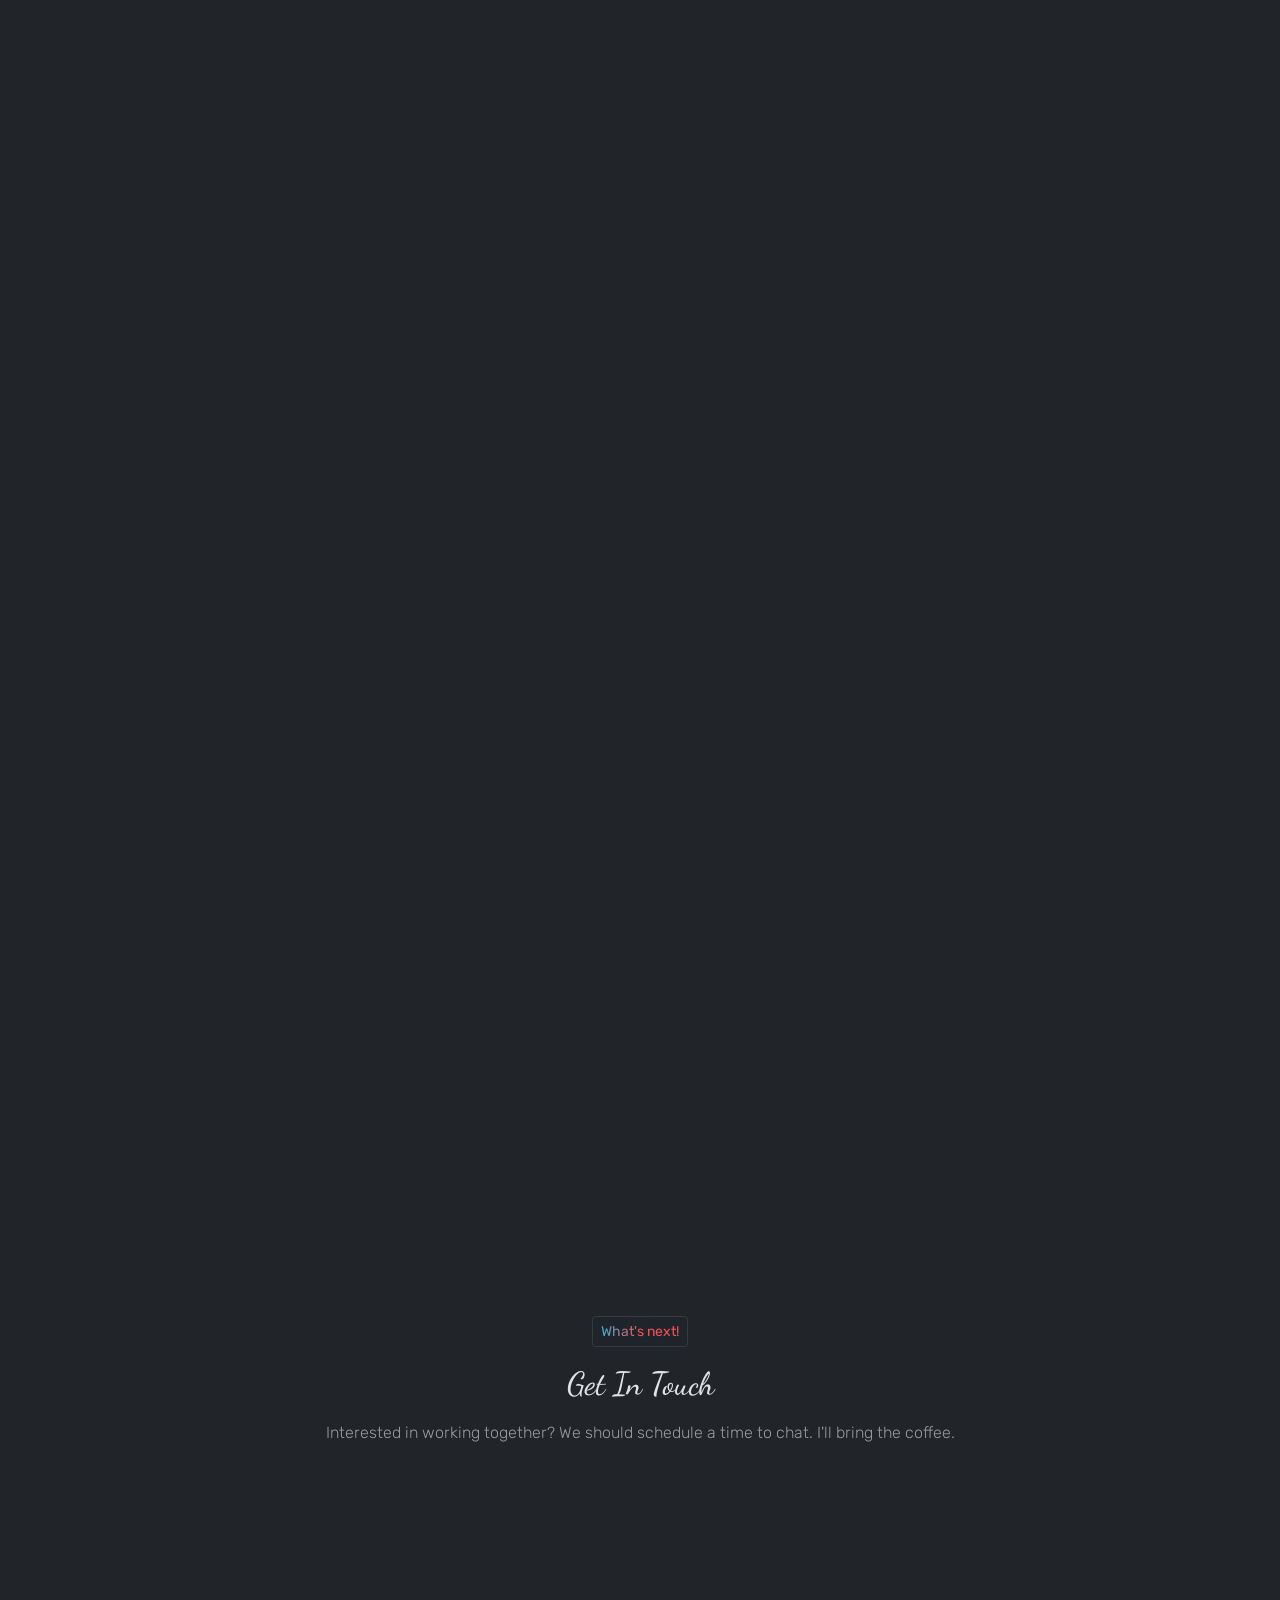
==== commit 745648c0: "Update link to bidhook.html in index.html" ====
--- a/index.html
+++ b/index.html
@@ -520,7 +520,7 @@
                                 </div>
                                 <div class="col-3 align-middle">
                                     <a href="https://www.alhayetfm.net/" class="btn btn-sm primary-bg-btn rounded-5" target="_blank">Visit <i class="bi bi-arrow-up-right-circle-fill"></i></a>
-                                    <a href="/bidhook.html" class="btn btn-sm primary-bg-btn rounded-5">Details<i class="bi bi-arrow-right-circle"></i></a>
+                                    <a href="/portfolio/bidhook.html" class="btn btn-sm primary-bg-btn rounded-5">Details<i class="bi bi-arrow-right-circle"></i></a>
                                 </div>
                             </div>
                         </div>
